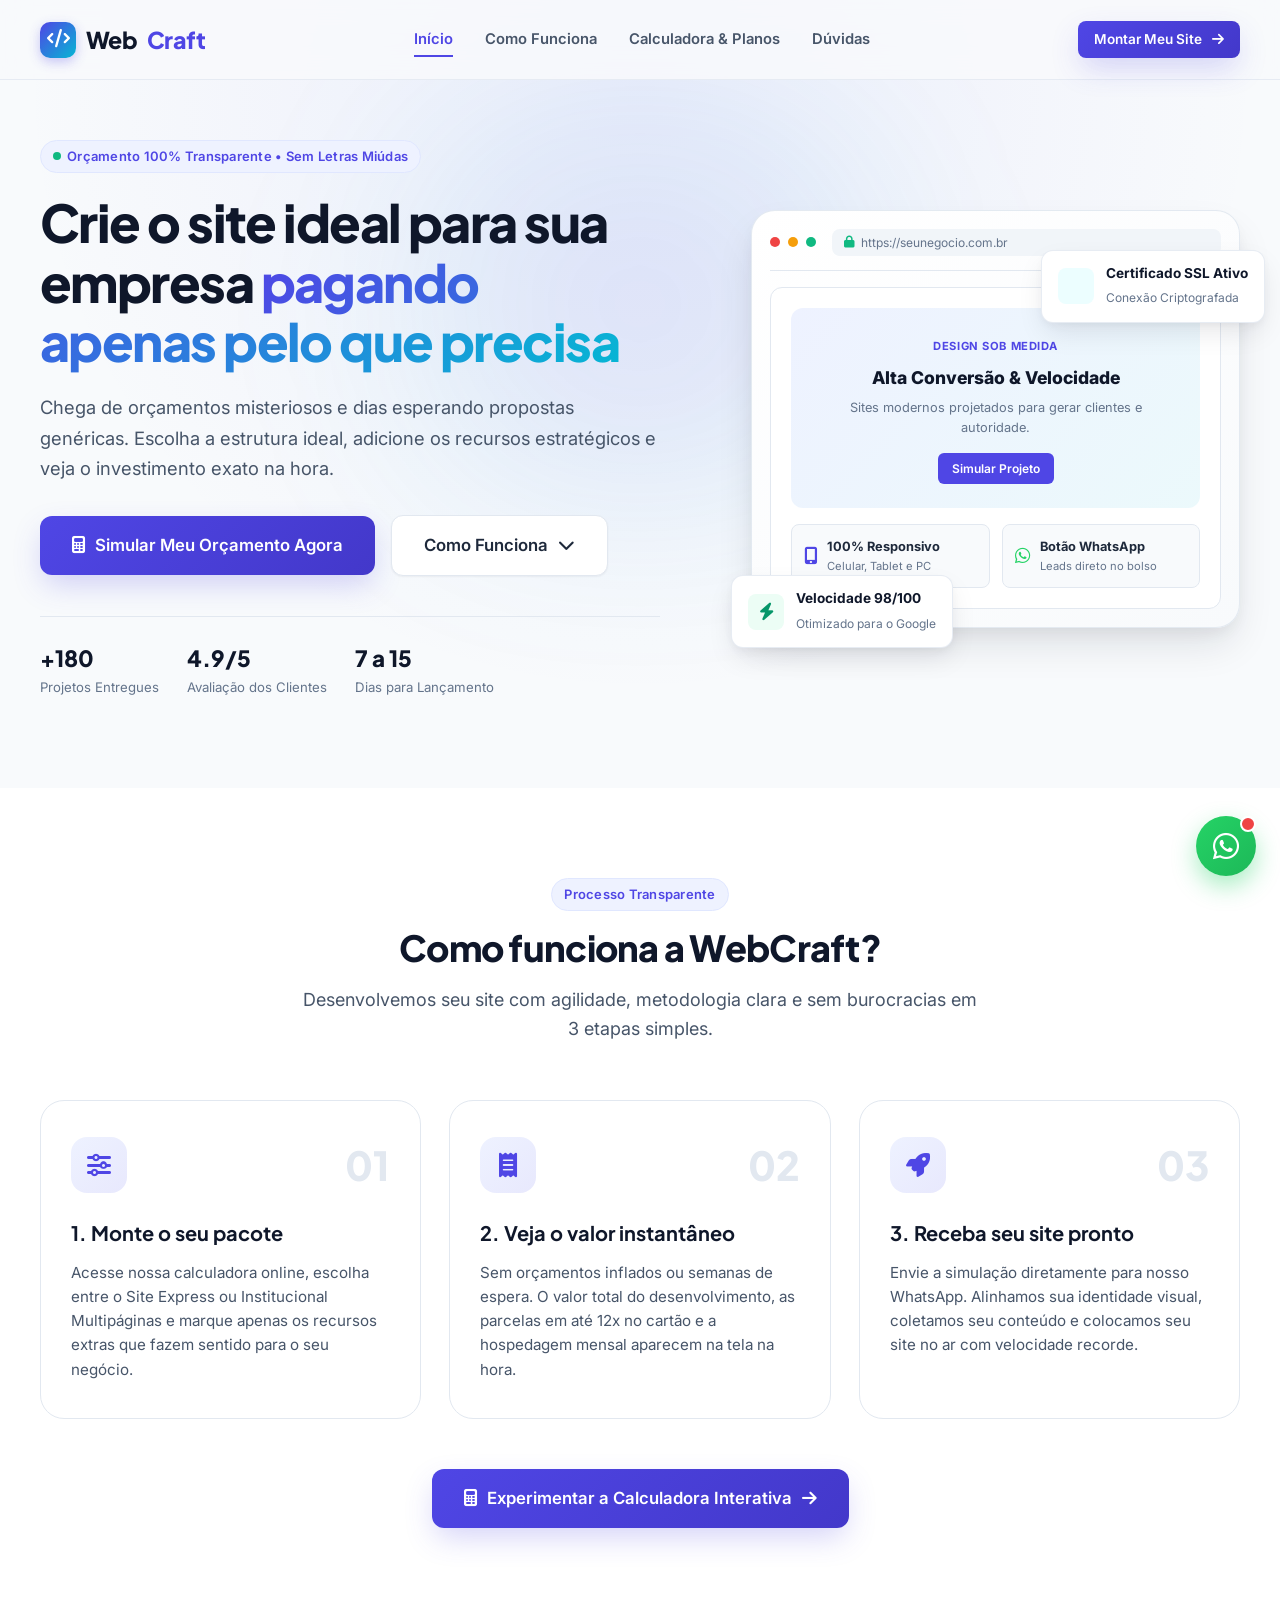
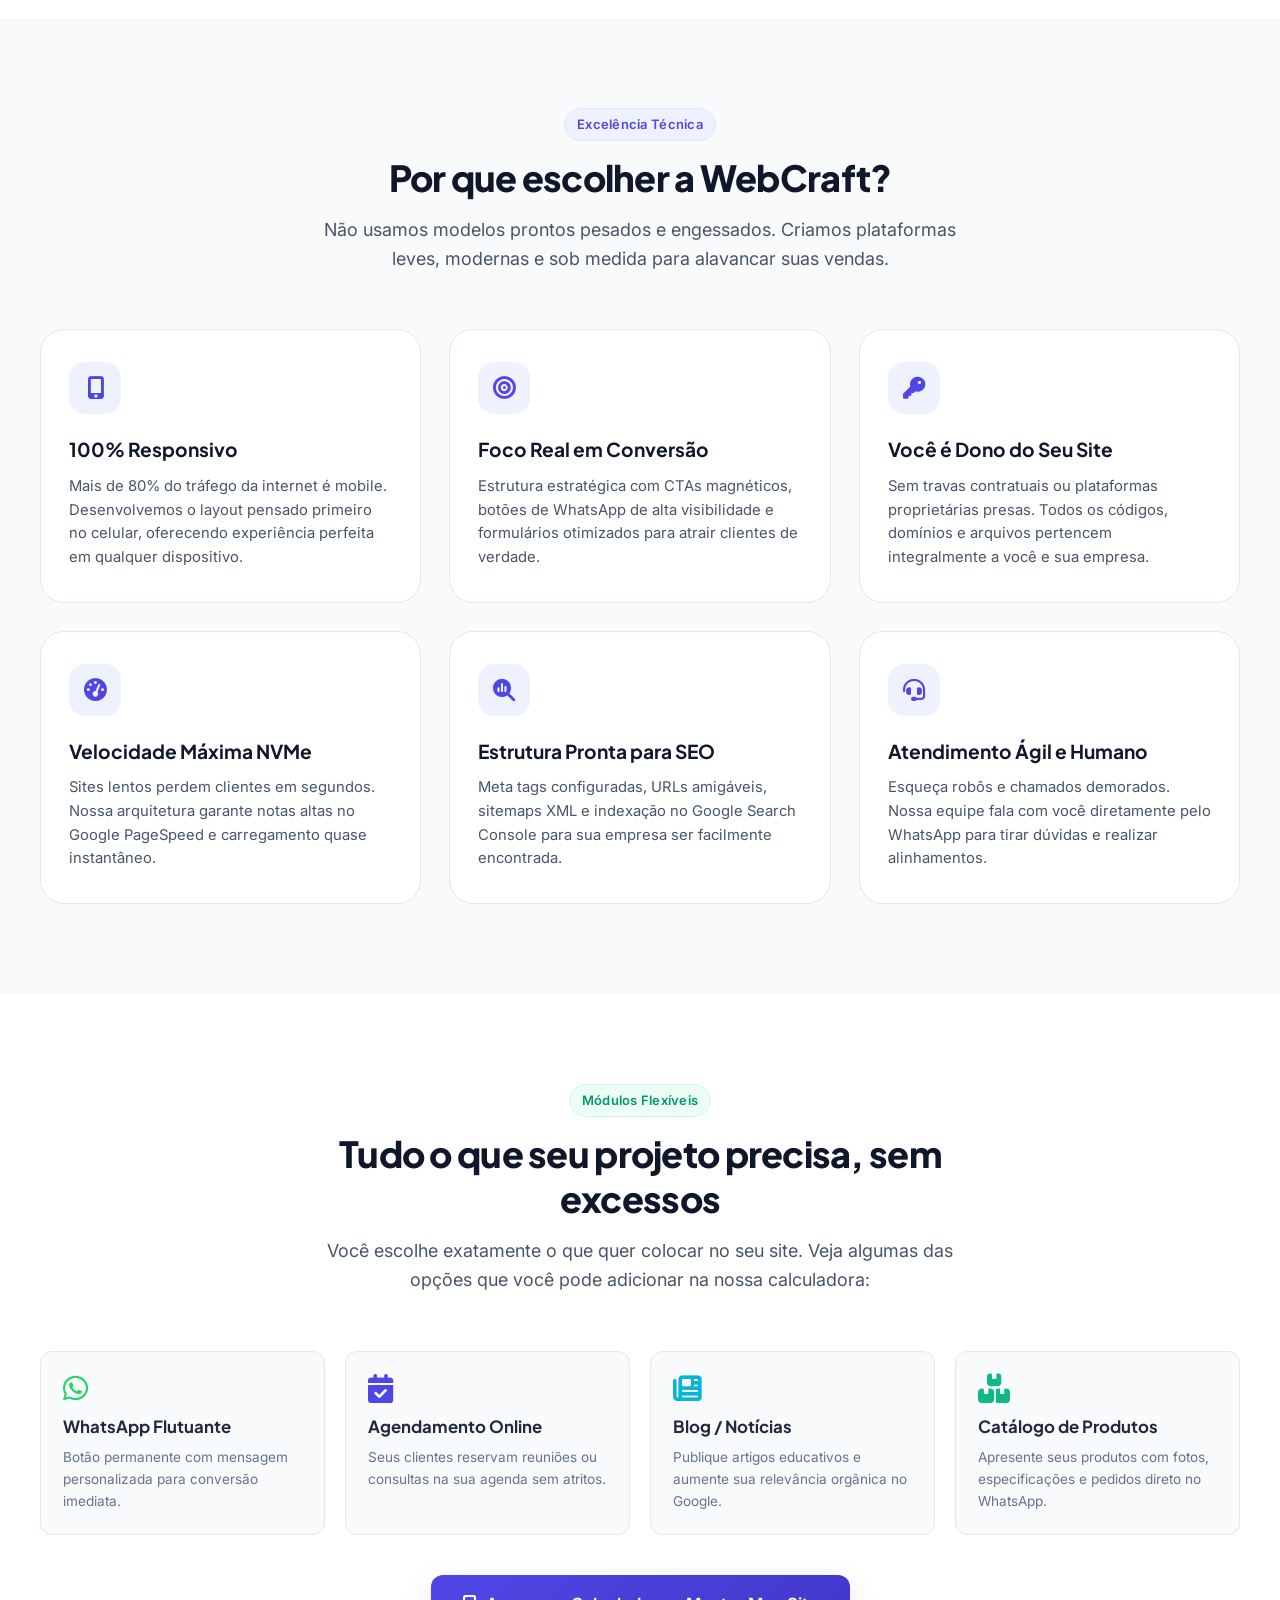
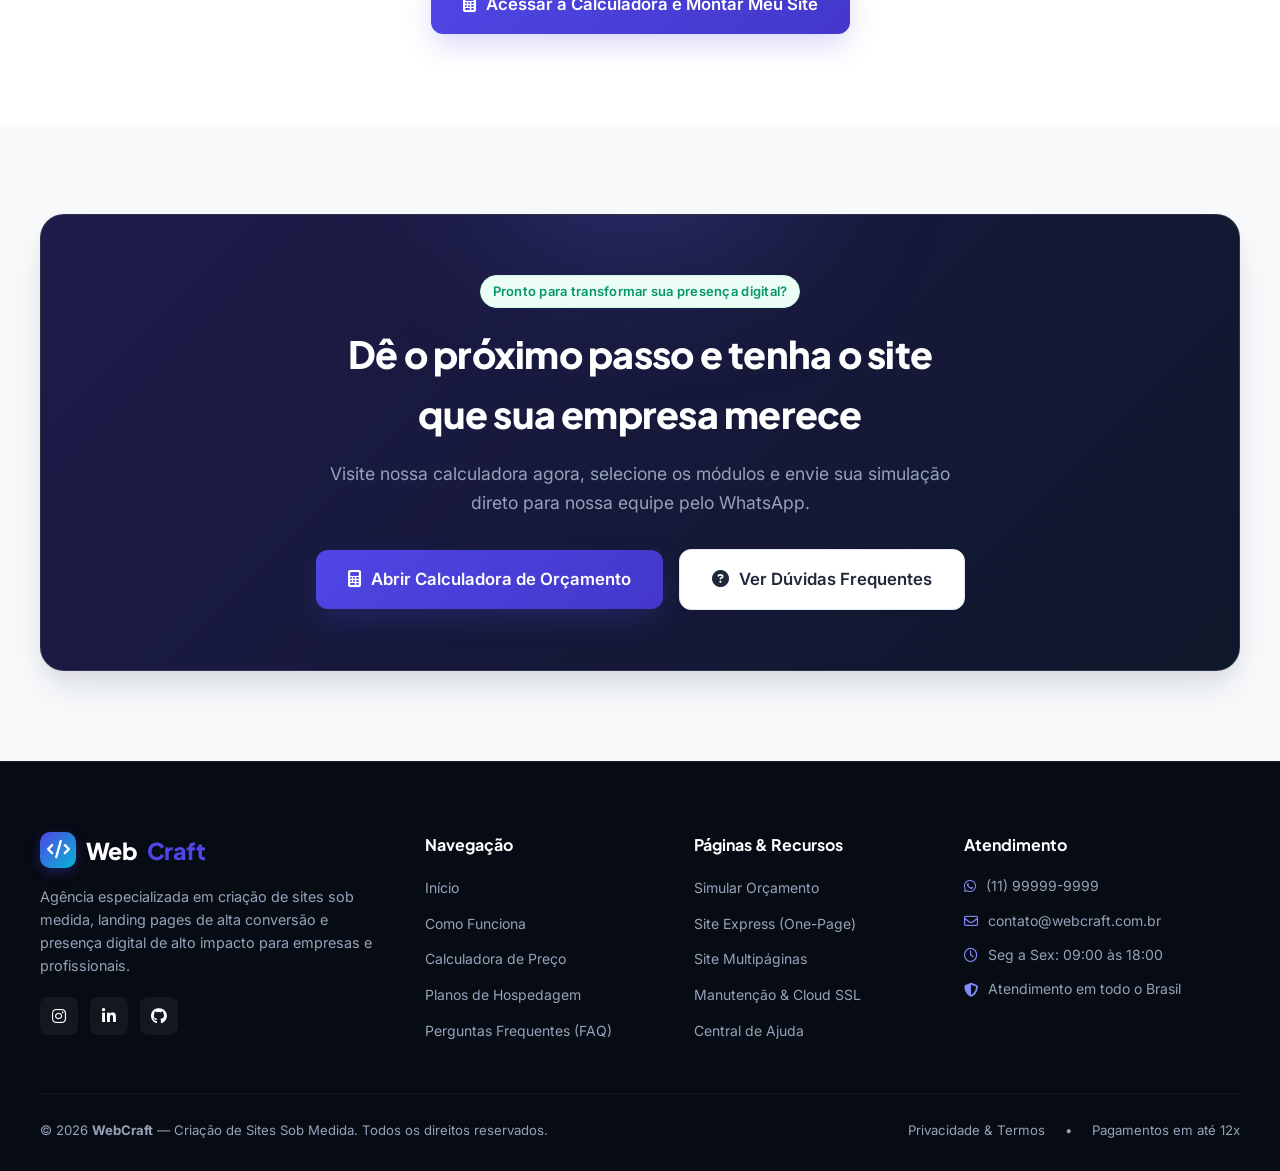
==== index.html @ f2e83d06 "atualizaçao dois" ====
<!DOCTYPE html>
<html lang="pt-BR">
<head>
  <meta charset="UTF-8">
  <meta name="viewport" content="width=device-width, initial-scale=1.0">
  <title>WebCraft — Criação de Sites Sob Medida com Orçamento Instantâneo</title>
  <meta name="description" content="Crie o site ideal para sua empresa pagando apenas pelo que precisa. Desenvolvimento moderno, rápido e de alta conversão.">
  <meta name="keywords" content="criação de sites, desenvolvimento web, sites sob medida, landing page, agência web, site institucional">
  
  <!-- Open Graph / Redes Sociais -->
  <meta property="og:type" content="website">
  <meta property="og:title" content="WebCraft — Criação de Sites Sob Medida">
  <meta property="og:description" content="Crie o site ideal para sua empresa pagando apenas pelo que precisa. Veja como funciona.">
  <meta property="og:image" content="https://images.unsplash.com/photo-1460925895917-afdab827c52f?w=1200&auto=format&fit=crop&q=80">
  <meta name="theme-color" content="#0F172A">

  <!-- Favicon SVG -->
  <link rel="icon" type="image/svg+xml" href="data:image/svg+xml,%3Csvg xmlns='http://www.w3.org/2000/svg' viewBox='0 0 32 32'%3E%3Crect width='32' height='32' rx='8' fill='%234F46E5'/%3E%3Cpath d='M8 11L13 16L8 21M17 21H24' stroke='white' stroke-width='2.5' stroke-linecap='round' stroke-linejoin='round'/%3E%3C/svg%3E">

  <!-- Google Fonts: Plus Jakarta Sans & Inter -->
  <link rel="preconnect" href="https://fonts.googleapis.com">
  <link rel="preconnect" href="https://fonts.gstatic.com" crossorigin>
  <link href="https://fonts.googleapis.com/css2?family=Inter:wght@400;500;600;700&family=Plus+Jakarta+Sans:wght@600;700;800&display=swap" rel="stylesheet">

  <!-- Font Awesome 6 Icons -->
  <link rel="stylesheet" href="https://cdnjs.cloudflare.com/ajax/libs/font-awesome/6.5.1/css/all.min.css" integrity="sha512-DTOQO9RWCH3ppGqcWaEA1BIZOC6xxalwEsw9c2QQeAIftl+Vegovlnee1c9QX4TctnWMn13TZye+giMm8e2LwA==" crossorigin="anonymous" referrerpolicy="no-referrer" />

  <!-- Estilos Customizados -->
  <link rel="stylesheet" href="styles.css">
</head>
<body>

  <!-- ========================================================================
       1. HEADER / NAVEGAÇÃO MULTIPÁGINA
       ======================================================================== -->
  <header class="header">
    <div class="container header-container">
      <a href="index.html" class="logo">
        <div class="logo-icon">
          <i class="fa-solid fa-code"></i>
        </div>
        Web<span>Craft</span>
      </a>

      <!-- Menu Desktop -->
      <nav class="nav-desktop">
        <a href="index.html" class="nav-link active">Início</a>
        <a href="index.html#como-funciona" class="nav-link">Como Funciona</a>
        <a href="calculadora.html" class="nav-link">Calculadora & Planos</a>
        <a href="duvidas.html" class="nav-link">Dúvidas</a>
      </nav>

      <div class="header-cta">
        <a href="calculadora.html" class="btn btn-primary btn-sm">
          <span>Montar Meu Site</span>
          <i class="fa-solid fa-arrow-right"></i>
        </a>

        <!-- Botão Toggle Mobile -->
        <button class="mobile-toggle" aria-label="Abrir menu de navegação">
          <span></span>
          <span></span>
          <span></span>
        </button>
      </div>
    </div>
  </header>

  <!-- Menu Mobile Desdobrável -->
  <div class="nav-mobile">
    <a href="index.html" class="nav-link active">Início</a>
    <a href="index.html#como-funciona" class="nav-link">Como Funciona</a>
    <a href="calculadora.html" class="nav-link">Calculadora & Planos</a>
    <a href="duvidas.html" class="nav-link">Dúvidas Frequentes</a>
    <a href="calculadora.html" class="btn btn-primary btn-block">Montar Meu Site</a>
  </div>

  <!-- ========================================================================
       2. HERO SECTION
       ======================================================================== -->
  <section class="hero" id="hero">
    <div class="hero-bg-glow"></div>
    <div class="container">
      <div class="hero-grid">
        <div class="hero-content">
          <div class="hero-pill">
            <span class="badge badge-indigo badge-pulse">
              Orçamento 100% Transparente • Sem Letras Miúdas
            </span>
          </div>

          <h1 class="hero-title">
            Crie o site ideal para sua empresa <span class="text-gradient">pagando apenas pelo que precisa</span>
          </h1>

          <p class="hero-subtitle">
            Chega de orçamentos misteriosos e dias esperando propostas genéricas. Escolha a estrutura ideal, adicione os recursos estratégicos e veja o investimento exato na hora.
          </p>

          <div class="hero-actions">
            <a href="calculadora.html" class="btn btn-primary btn-lg">
              <i class="fa-solid fa-calculator"></i>
              <span>Simular Meu Orçamento Agora</span>
            </a>
            <a href="#como-funciona" class="btn btn-secondary btn-lg">
              <span>Como Funciona</span>
              <i class="fa-solid fa-chevron-down"></i>
            </a>
          </div>

          <div class="hero-proof">
            <div class="proof-item">
              <span class="proof-number">+180</span>
              <span class="proof-label">Projetos Entregues</span>
            </div>
            <div class="proof-item">
              <span class="proof-number">4.9/5</span>
              <span class="proof-label">Avaliação dos Clientes</span>
            </div>
            <div class="proof-item">
              <span class="proof-number">7 a 15</span>
              <span class="proof-label">Dias para Lançamento</span>
            </div>
          </div>
        </div>

        <!-- Visual / Preview Mockup -->
        <div class="hero-visual">
          <div class="hero-card-preview">
            <div class="browser-bar">
              <span class="browser-dot red"></span>
              <span class="browser-dot yellow"></span>
              <span class="browser-dot green"></span>
              <div class="browser-url">
                <i class="fa-solid fa-lock" style="color: #10B981;"></i>
                <span>https://seunegocio.com.br</span>
              </div>
            </div>

            <div class="mockup-body">
              <div class="mockup-hero-box">
                <span class="mockup-tag">Design Sob Medida</span>
                <div class="mockup-headline">Alta Conversão & Velocidade</div>
                <div class="mockup-text">Sites modernos projetados para gerar clientes e autoridade.</div>
                <a href="calculadora.html" class="mockup-btn">Simular Projeto</a>
              </div>

              <div class="mockup-widgets">
                <div class="mockup-widget-item">
                  <i class="fa-solid fa-mobile-screen-button"></i>
                  <div>
                    <div class="mockup-widget-title">100% Responsivo</div>
                    <div class="mockup-widget-sub">Celular, Tablet e PC</div>
                  </div>
                </div>
                <div class="mockup-widget-item">
                  <i class="fa-brands fa-whatsapp" style="color: #25D366;"></i>
                  <div>
                    <div class="mockup-widget-title">Botão WhatsApp</div>
                    <div class="mockup-widget-sub">Leads direto no bolso</div>
                  </div>
                </div>
              </div>
            </div>
          </div>

          <!-- Badges Flutuantes -->
          <div class="floating-badge badge-1">
            <div class="floating-badge-icon green">
              <i class="fa-solid fa-bolt"></i>
            </div>
            <div class="floating-badge-text">
              <strong>Velocidade 98/100</strong>
              <span>Otimizado para o Google</span>
            </div>
          </div>

          <div class="floating-badge badge-2">
            <div class="floating-badge-icon cyan">
              <i class="fa-solid fa-shield-check"></i>
            </div>
            <div class="floating-badge-text">
              <strong>Certificado SSL Ativo</strong>
              <span>Conexão Criptografada</span>
            </div>
          </div>
        </div>
      </div>
    </div>
  </section>

  <!-- ========================================================================
       3. SEÇÃO "COMO FUNCIONA"
       ======================================================================== -->
  <section class="section section-alt" id="como-funciona">
    <div class="container">
      <div class="section-header">
        <div class="section-tag">
          <span class="badge badge-indigo">Processo Transparente</span>
        </div>
        <h2>Como funciona a WebCraft?</h2>
        <p>Desenvolvemos seu site com agilidade, metodologia clara e sem burocracias em 3 etapas simples.</p>
      </div>

      <div class="how-it-works-grid">
        <!-- Passo 1 -->
        <div class="step-card">
          <div class="step-card-header">
            <div class="step-icon-box">
              <i class="fa-solid fa-sliders"></i>
            </div>
            <span class="step-number">01</span>
          </div>
          <h3>1. Monte o seu pacote</h3>
          <p>
            Acesse nossa calculadora online, escolha entre o Site Express ou Institucional Multipáginas e marque apenas os recursos extras que fazem sentido para o seu negócio.
          </p>
        </div>

        <!-- Passo 2 -->
        <div class="step-card">
          <div class="step-card-header">
            <div class="step-icon-box">
              <i class="fa-solid fa-receipt"></i>
            </div>
            <span class="step-number">02</span>
          </div>
          <h3>2. Veja o valor instantâneo</h3>
          <p>
            Sem orçamentos inflados ou semanas de espera. O valor total do desenvolvimento, as parcelas em até 12x no cartão e a hospedagem mensal aparecem na tela na hora.
          </p>
        </div>

        <!-- Passo 3 -->
        <div class="step-card">
          <div class="step-card-header">
            <div class="step-icon-box">
              <i class="fa-solid fa-rocket"></i>
            </div>
            <span class="step-number">03</span>
          </div>
          <h3>3. Receba seu site pronto</h3>
          <p>
            Envie a simulação diretamente para nosso WhatsApp. Alinhamos sua identidade visual, coletamos seu conteúdo e colocamos seu site no ar com velocidade recorde.
          </p>
        </div>
      </div>

      <!-- Card de Destaque / Chamada para Ação Intermediária -->
      <div style="margin-top: 50px; text-align: center;">
        <a href="calculadora.html" class="btn btn-primary btn-lg">
          <i class="fa-solid fa-calculator"></i>
          <span>Experimentar a Calculadora Interativa</span>
          <i class="fa-solid fa-arrow-right"></i>
        </a>
      </div>
    </div>
  </section>

  <!-- ========================================================================
       4. SEÇÃO DE DIFERENCIAIS WEBCRAFT
       ======================================================================== -->
  <section class="section" id="diferenciais">
    <div class="container">
      <div class="section-header">
        <div class="section-tag">
          <span class="badge badge-indigo">Excelência Técnica</span>
        </div>
        <h2>Por que escolher a WebCraft?</h2>
        <p>Não usamos modelos prontos pesados e engessados. Criamos plataformas leves, modernas e sob medida para alavancar suas vendas.</p>
      </div>

      <div class="differentials-grid">
        <div class="diff-card">
          <div class="diff-icon">
            <i class="fa-solid fa-mobile-screen-button"></i>
          </div>
          <h3>100% Responsivo</h3>
          <p>Mais de 80% do tráfego da internet é mobile. Desenvolvemos o layout pensado primeiro no celular, oferecendo experiência perfeita em qualquer dispositivo.</p>
        </div>

        <div class="diff-card">
          <div class="diff-icon">
            <i class="fa-solid fa-bullseye"></i>
          </div>
          <h3>Foco Real em Conversão</h3>
          <p>Estrutura estratégica com CTAs magnéticos, botões de WhatsApp de alta visibilidade e formulários otimizados para atrair clientes de verdade.</p>
        </div>

        <div class="diff-card">
          <div class="diff-icon">
            <i class="fa-solid fa-key"></i>
          </div>
          <h3>Você é Dono do Seu Site</h3>
          <p>Sem travas contratuais ou plataformas proprietárias presas. Todos os códigos, domínios e arquivos pertencem integralmente a você e sua empresa.</p>
        </div>

        <div class="diff-card">
          <div class="diff-icon">
            <i class="fa-solid fa-gauge-high"></i>
          </div>
          <h3>Velocidade Máxima NVMe</h3>
          <p>Sites lentos perdem clientes em segundos. Nossa arquitetura garante notas altas no Google PageSpeed e carregamento quase instantâneo.</p>
        </div>

        <div class="diff-card">
          <div class="diff-icon">
            <i class="fa-solid fa-magnifying-glass-chart"></i>
          </div>
          <h3>Estrutura Pronta para SEO</h3>
          <p>Meta tags configuradas, URLs amigáveis, sitemaps XML e indexação no Google Search Console para sua empresa ser facilmente encontrada.</p>
        </div>

        <div class="diff-card">
          <div class="diff-icon">
            <i class="fa-solid fa-headset"></i>
          </div>
          <h3>Atendimento Ágil e Humano</h3>
          <p>Esqueça robôs e chamados demorados. Nossa equipe fala com você diretamente pelo WhatsApp para tirar dúvidas e realizar alinhamentos.</p>
        </div>
      </div>
    </div>
  </section>

  <!-- ========================================================================
       5. VITRINE DE MÓDULOS DISPONÍVEIS
       ======================================================================== -->
  <section class="section section-alt">
    <div class="container">
      <div class="section-header">
        <div class="section-tag">
          <span class="badge badge-emerald">Módulos Flexíveis</span>
        </div>
        <h2>Tudo o que seu projeto precisa, sem excessos</h2>
        <p>Você escolhe exatamente o que quer colocar no seu site. Veja algumas das opções que você pode adicionar na nossa calculadora:</p>
      </div>

      <div style="display: grid; grid-template-columns: repeat(auto-fit, minmax(260px, 1fr)); gap: 20px;">
        <div style="background: #F8FAFC; border: 1px solid #E2E8F0; border-radius: 12px; padding: 22px;">
          <i class="fa-brands fa-whatsapp" style="font-size: 1.8rem; color: #25D366; margin-bottom: 12px;"></i>
          <h4 style="font-family: var(--font-heading); font-size: 1.05rem; margin-bottom: 6px;">WhatsApp Flutuante</h4>
          <p style="font-size: 0.85rem; color: #64748B;">Botão permanente com mensagem personalizada para conversão imediata.</p>
        </div>

        <div style="background: #F8FAFC; border: 1px solid #E2E8F0; border-radius: 12px; padding: 22px;">
          <i class="fa-solid fa-calendar-check" style="font-size: 1.8rem; color: #4F46E5; margin-bottom: 12px;"></i>
          <h4 style="font-family: var(--font-heading); font-size: 1.05rem; margin-bottom: 6px;">Agendamento Online</h4>
          <p style="font-size: 0.85rem; color: #64748B;">Seus clientes reservam reuniões ou consultas na sua agenda sem atritos.</p>
        </div>

        <div style="background: #F8FAFC; border: 1px solid #E2E8F0; border-radius: 12px; padding: 22px;">
          <i class="fa-solid fa-newspaper" style="font-size: 1.8rem; color: #06B6D4; margin-bottom: 12px;"></i>
          <h4 style="font-family: var(--font-heading); font-size: 1.05rem; margin-bottom: 6px;">Blog / Notícias</h4>
          <p style="font-size: 0.85rem; color: #64748B;">Publique artigos educativos e aumente sua relevância orgânica no Google.</p>
        </div>

        <div style="background: #F8FAFC; border: 1px solid #E2E8F0; border-radius: 12px; padding: 22px;">
          <i class="fa-solid fa-boxes-stacked" style="font-size: 1.8rem; color: #10B981; margin-bottom: 12px;"></i>
          <h4 style="font-family: var(--font-heading); font-size: 1.05rem; margin-bottom: 6px;">Catálogo de Produtos</h4>
          <p style="font-size: 0.85rem; color: #64748B;">Apresente seus produtos com fotos, especificações e pedidos direto no WhatsApp.</p>
        </div>
      </div>

      <div style="margin-top: 40px; text-align: center;">
        <a href="calculadora.html" class="btn btn-primary btn-lg">
          <i class="fa-solid fa-calculator"></i>
          <span>Acessar a Calculadora e Montar Meu Site</span>
        </a>
      </div>
    </div>
  </section>

  <!-- ========================================================================
       6. CTA FINAL BANNER
       ======================================================================== -->
  <section class="section">
    <div class="container">
      <div class="final-cta-box">
        <div class="final-cta-content">
          <span class="badge badge-emerald" style="margin-bottom: 16px;">Pronto para transformar sua presença digital?</span>
          <h2>Dê o próximo passo e tenha o site que sua empresa merece</h2>
          <p>Visite nossa calculadora agora, selecione os módulos e envie sua simulação direto para nossa equipe pelo WhatsApp.</p>
          <div class="final-cta-buttons">
            <a href="calculadora.html" class="btn btn-primary btn-lg">
              <i class="fa-solid fa-calculator"></i>
              <span>Abrir Calculadora de Orçamento</span>
            </a>
            <a href="duvidas.html" class="btn btn-secondary btn-lg">
              <i class="fa-solid fa-circle-question"></i>
              <span>Ver Dúvidas Frequentes</span>
            </a>
          </div>
        </div>
      </div>
    </div>
  </section>

  <!-- ========================================================================
       7. RODAPÉ (FOOTER)
       ======================================================================== -->
  <footer class="footer">
    <div class="container">
      <div class="footer-grid">
        <!-- Coluna Marca -->
        <div class="footer-col-brand">
          <a href="index.html" class="logo">
            <div class="logo-icon">
              <i class="fa-solid fa-code"></i>
            </div>
            Web<span>Craft</span>
          </a>
          <p>
            Agência especializada em criação de sites sob medida, landing pages de alta conversão e presença digital de alto impacto para empresas e profissionais.
          </p>
          <div class="footer-social-links">
            <a href="#" class="social-link-btn" aria-label="Instagram"><i class="fa-brands fa-instagram"></i></a>
            <a href="#" class="social-link-btn" aria-label="LinkedIn"><i class="fa-brands fa-linkedin-in"></i></a>
            <a href="#" class="social-link-btn" aria-label="GitHub"><i class="fa-brands fa-github"></i></a>
          </div>
        </div>

        <!-- Coluna Links Rápidos -->
        <div>
          <h4 class="footer-heading">Navegação</h4>
          <ul class="footer-links">
            <li><a href="index.html">Início</a></li>
            <li><a href="index.html#como-funciona">Como Funciona</a></li>
            <li><a href="calculadora.html">Calculadora de Preço</a></li>
            <li><a href="calculadora.html#planos">Planos de Hospedagem</a></li>
            <li><a href="duvidas.html">Perguntas Frequentes (FAQ)</a></li>
          </ul>
        </div>

        <!-- Coluna Serviços -->
        <div>
          <h4 class="footer-heading">Páginas & Recursos</h4>
          <ul class="footer-links">
            <li><a href="calculadora.html">Simular Orçamento</a></li>
            <li><a href="calculadora.html">Site Express (One-Page)</a></li>
            <li><a href="calculadora.html">Site Multipáginas</a></li>
            <li><a href="calculadora.html#planos">Manutenção & Cloud SSL</a></li>
            <li><a href="duvidas.html">Central de Ajuda</a></li>
          </ul>
        </div>

        <!-- Coluna Contato & Atendimento -->
        <div>
          <h4 class="footer-heading">Atendimento</h4>
          <div class="footer-contact-info">
            <div class="contact-info-row">
              <i class="fa-brands fa-whatsapp"></i>
              <span>(11) 99999-9999</span>
            </div>
            <div class="contact-info-row">
              <i class="fa-regular fa-envelope"></i>
              <span>contato@webcraft.com.br</span>
            </div>
            <div class="contact-info-row">
              <i class="fa-regular fa-clock"></i>
              <span>Seg a Sex: 09:00 às 18:00</span>
            </div>
            <div class="contact-info-row">
              <i class="fa-solid fa-shield-halved"></i>
              <span>Atendimento em todo o Brasil</span>
            </div>
          </div>
        </div>
      </div>

      <!-- Rodapé Inferior -->
      <div class="footer-bottom">
        <div>
          &copy; 2026 <strong>WebCraft</strong> — Criação de Sites Sob Medida. Todos os direitos reservados.
        </div>
        <div class="footer-bottom-links">
          <span>Privacidade & Termos</span>
          <span>•</span>
          <span>Pagamentos em até 12x</span>
        </div>
      </div>
    </div>
  </footer>

  <!-- ========================================================================
       8. BOTÃO FLUTUANTE DO WHATSAPP & TOAST
       ======================================================================== -->
  <a href="https://wa.me/5511999999999" target="_blank" class="floating-whatsapp-btn" aria-label="Fale conosco no WhatsApp" title="Falar no WhatsApp">
    <i class="fa-brands fa-whatsapp"></i>
    <span class="floating-whatsapp-badge"></span>
  </a>

  <div id="toast-container" class="toast-container"></div>

  <!-- Scripts -->
  <script src="app.js"></script>
</body>
</html>
---- styles.css ----
/* ==========================================================================
   WebCraft - Estilos Oficiais (SaaS Moderno & Alta Conversão)
   ========================================================================== */

/* --------------------------------------------------------------------------
   1. Variáveis e Design Tokens
   -------------------------------------------------------------------------- */
:root {
  /* Cores da Marca */
  --primary-950: #070B14;
  --primary-900: #0F172A;
  --primary-800: #1E293B;
  --primary-700: #334155;
  --primary-600: #475569;
  --primary-500: #64748B;
  --primary-400: #94A3B8;
  --primary-200: #E2E8F0;
  --primary-100: #F1F5F9;
  --primary-50:  #F8FAFC;

  /* Indigo Tech (Acento Principal) */
  --indigo-900: #1E1B4B;
  --indigo-800: #2E1065;
  --indigo-700: #4338CA;
  --indigo-600: #4F46E5;
  --indigo-500: #6366F1;
  --indigo-400: #818CF8;
  --indigo-100: #E0E7FF;
  --indigo-50:  #EEF2FF;

  /* Verde & Ciano (Conversão & Destaques de Preço) */
  --emerald-600: #059669;
  --emerald-500: #10B981;
  --emerald-400: #34D399;
  --emerald-100: #D1FAE5;
  --emerald-50:  #ECFDF5;

  --cyan-600: #0891B2;
  --cyan-500: #06B6D4;
  --cyan-400: #22D3EE;
  --cyan-50:  #ECFEFF;

  /* WhatsApp Oficial */
  --whatsapp-color: #25D366;
  --whatsapp-hover: #1EBE5D;

  /* Cores de Superfície e Fundo */
  --bg-body: #F8FAFC;
  --bg-surface: #FFFFFF;
  --bg-surface-alt: #F1F5F9;
  --border-light: #E2E8F0;
  --border-focus: #6366F1;

  /* Tipografia */
  --font-heading: 'Plus Jakarta Sans', system-ui, -apple-system, BlinkMacSystemFont, 'Segoe UI', Roboto, sans-serif;
  --font-body: 'Inter', system-ui, -apple-system, BlinkMacSystemFont, 'Segoe UI', Roboto, sans-serif;
  --font-mono: 'JetBrains Mono', 'Fira Code', monospace;

  /* Sombras */
  --shadow-xs: 0 1px 2px 0 rgba(15, 23, 42, 0.05);
  --shadow-sm: 0 2px 4px 0 rgba(15, 23, 42, 0.06);
  --shadow-md: 0 6px 16px -2px rgba(15, 23, 42, 0.08), 0 2px 6px -1px rgba(15, 23, 42, 0.04);
  --shadow-lg: 0 12px 28px -4px rgba(15, 23, 42, 0.10), 0 4px 10px -2px rgba(15, 23, 42, 0.05);
  --shadow-xl: 0 20px 40px -6px rgba(15, 23, 42, 0.12), 0 8px 16px -4px rgba(15, 23, 42, 0.06);
  --shadow-indigo: 0 12px 30px -4px rgba(79, 70, 229, 0.25);
  --shadow-whatsapp: 0 10px 25px -3px rgba(37, 211, 102, 0.35);

  /* Bordas Arredondadas */
  --radius-sm: 8px;
  --radius-md: 12px;
  --radius-lg: 16px;
  --radius-xl: 24px;
  --radius-full: 9999px;

  /* Transições */
  --transition-fast: 150ms cubic-bezier(0.4, 0, 0.2, 1);
  --transition-normal: 250ms cubic-bezier(0.4, 0, 0.2, 1);
  --transition-slow: 400ms cubic-bezier(0.4, 0, 0.2, 1);
}

/* --------------------------------------------------------------------------
   2. Reset & Estilos Base
   -------------------------------------------------------------------------- */
*, *::before, *::after {
  box-sizing: border-box;
  margin: 0;
  padding: 0;
}

html {
  scroll-behavior: smooth;
  scroll-padding-top: 90px;
  -webkit-font-smoothing: antialiased;
  -moz-osx-font-smoothing: grayscale;
}

body {
  font-family: var(--font-body);
  background-color: var(--bg-body);
  color: var(--primary-800);
  line-height: 1.6;
  overflow-x: hidden;
  position: relative;
}

img, svg {
  display: block;
  max-width: 100%;
}

a {
  color: inherit;
  text-decoration: none;
  transition: color var(--transition-fast);
}

button, input {
  font-family: inherit;
  font-size: inherit;
  border: none;
  outline: none;
  background: none;
}

button {
  cursor: pointer;
}

ul {
  list-style: none;
}

/* --------------------------------------------------------------------------
   3. Utilitários e Layout
   -------------------------------------------------------------------------- */
.container {
  width: 100%;
  max-width: 1240px;
  margin-left: auto;
  margin-right: auto;
  padding-left: 20px;
  padding-right: 20px;
}

.section {
  padding: 90px 0;
  position: relative;
}

.section-dark {
  background-color: var(--primary-900);
  color: #FFFFFF;
}

.section-alt {
  background-color: #FFFFFF;
}

.text-gradient {
  background: linear-gradient(135deg, var(--indigo-600) 0%, var(--cyan-500) 100%);
  -webkit-background-clip: text;
  -webkit-text-fill-color: transparent;
}

.text-gradient-light {
  background: linear-gradient(135deg, #FFFFFF 30%, var(--indigo-400) 100%);
  -webkit-background-clip: text;
  -webkit-text-fill-color: transparent;
}

.badge {
  display: inline-flex;
  align-items: center;
  gap: 6px;
  padding: 5px 12px;
  font-size: 0.8125rem;
  font-weight: 600;
  border-radius: var(--radius-full);
  letter-spacing: 0.02em;
}

.badge-indigo {
  background-color: var(--indigo-50);
  color: var(--indigo-600);
  border: 1px solid var(--indigo-100);
}

.badge-emerald {
  background-color: var(--emerald-50);
  color: var(--emerald-600);
  border: 1px solid var(--emerald-100);
}

.badge-cyan {
  background-color: var(--cyan-50);
  color: var(--cyan-600);
  border: 1px solid rgba(6, 182, 212, 0.2);
}

.badge-pulse {
  position: relative;
}

.badge-pulse::before {
  content: '';
  display: inline-block;
  width: 8px;
  height: 8px;
  background-color: var(--emerald-500);
  border-radius: 50%;
  box-shadow: 0 0 0 0 rgba(16, 185, 129, 0.7);
  animation: pulse-green 2s infinite;
}

@keyframes pulse-green {
  0% { box-shadow: 0 0 0 0 rgba(16, 185, 129, 0.7); }
  70% { box-shadow: 0 0 0 8px rgba(16, 185, 129, 0); }
  100% { box-shadow: 0 0 0 0 rgba(16, 185, 129, 0); }
}

.section-header {
  text-align: center;
  max-width: 680px;
  margin: 0 auto 56px auto;
}

.section-header .section-tag {
  margin-bottom: 14px;
}

.section-header h2 {
  font-family: var(--font-heading);
  font-size: 2.25rem;
  font-weight: 800;
  line-height: 1.25;
  color: var(--primary-900);
  margin-bottom: 16px;
  letter-spacing: -0.02em;
}

.section-dark .section-header h2 {
  color: #FFFFFF;
}

.section-header p {
  font-size: 1.125rem;
  color: var(--primary-600);
  line-height: 1.6;
}

.section-dark .section-header p {
  color: var(--primary-400);
}

/* --------------------------------------------------------------------------
   4. Botões e CTAs
   -------------------------------------------------------------------------- */
.btn {
  display: inline-flex;
  align-items: center;
  justify-content: center;
  gap: 10px;
  padding: 13px 26px;
  font-size: 0.95rem;
  font-weight: 600;
  border-radius: var(--radius-md);
  transition: all var(--transition-normal);
  text-align: center;
  user-select: none;
}

.btn-primary {
  background: linear-gradient(135deg, var(--indigo-600) 0%, var(--indigo-700) 100%);
  color: #FFFFFF;
  box-shadow: var(--shadow-indigo);
}

.btn-primary:hover {
  background: linear-gradient(135deg, var(--indigo-500) 0%, var(--indigo-600) 100%);
  transform: translateY(-2px);
  box-shadow: 0 16px 32px -4px rgba(79, 70, 229, 0.35);
}

.btn-secondary {
  background-color: var(--bg-surface);
  color: var(--primary-800);
  border: 1px solid var(--border-light);
  box-shadow: var(--shadow-xs);
}

.btn-secondary:hover {
  background-color: var(--primary-100);
  border-color: var(--primary-400);
  transform: translateY(-2px);
}

.btn-whatsapp {
  background: linear-gradient(135deg, var(--whatsapp-color) 0%, #1da851 100%);
  color: #FFFFFF;
  font-weight: 700;
  box-shadow: var(--shadow-whatsapp);
}

.btn-whatsapp:hover {
  background: linear-gradient(135deg, #2ee06e 0%, var(--whatsapp-color) 100%);
  transform: translateY(-2px);
  box-shadow: 0 14px 28px -2px rgba(37, 211, 102, 0.45);
}

.btn-sm {
  padding: 8px 16px;
  font-size: 0.85rem;
  border-radius: var(--radius-sm);
}

.btn-lg {
  padding: 16px 32px;
  font-size: 1.05rem;
  border-radius: var(--radius-md);
}

.btn-block {
  width: 100%;
}

/* --------------------------------------------------------------------------
   5. Header & Navegação
   -------------------------------------------------------------------------- */
.header {
  position: fixed;
  top: 0;
  left: 0;
  right: 0;
  z-index: 1000;
  height: 80px;
  display: flex;
  align-items: center;
  background-color: rgba(248, 250, 252, 0.85);
  backdrop-filter: blur(14px);
  -webkit-backdrop-filter: blur(14px);
  border-bottom: 1px solid rgba(226, 232, 240, 0.8);
  transition: all var(--transition-normal);
}

.header.scrolled {
  background-color: rgba(255, 255, 255, 0.95);
  box-shadow: var(--shadow-sm);
  height: 72px;
}

.header-container {
  display: flex;
  align-items: center;
  justify-content: space-between;
}

.logo {
  display: flex;
  align-items: center;
  gap: 10px;
  font-family: var(--font-heading);
  font-size: 1.45rem;
  font-weight: 800;
  color: var(--primary-900);
  letter-spacing: -0.03em;
}

.logo-icon {
  width: 36px;
  height: 36px;
  background: linear-gradient(135deg, var(--indigo-600) 0%, var(--cyan-500) 100%);
  border-radius: 10px;
  display: flex;
  align-items: center;
  justify-content: center;
  color: #FFFFFF;
  font-size: 1.15rem;
  box-shadow: 0 4px 12px rgba(79, 70, 229, 0.3);
}

.logo span {
  color: var(--indigo-600);
}

.nav-desktop {
  display: flex;
  align-items: center;
  gap: 32px;
}

.nav-link {
  font-size: 0.925rem;
  font-weight: 600;
  color: var(--primary-600);
  position: relative;
  padding: 6px 0;
}

.nav-link:hover,
.nav-link.active {
  color: var(--indigo-600);
}

.nav-link::after {
  content: '';
  position: absolute;
  bottom: 0;
  left: 0;
  width: 0%;
  height: 2px;
  background-color: var(--indigo-600);
  transition: width var(--transition-fast);
}

.nav-link:hover::after,
.nav-link.active::after {
  width: 100%;
}

.header-cta {
  display: flex;
  align-items: center;
  gap: 16px;
}

/* Mobile Toggle */
.mobile-toggle {
  display: none;
  flex-direction: column;
  justify-content: center;
  gap: 5px;
  width: 38px;
  height: 38px;
  border-radius: var(--radius-sm);
  background-color: var(--primary-100);
  padding: 8px;
  cursor: pointer;
}

.mobile-toggle span {
  width: 100%;
  height: 2px;
  background-color: var(--primary-900);
  border-radius: 2px;
  transition: all var(--transition-fast);
}

.mobile-toggle.active span:nth-child(1) {
  transform: translateY(7px) rotate(45deg);
}

.mobile-toggle.active span:nth-child(2) {
  opacity: 0;
}

.mobile-toggle.active span:nth-child(3) {
  transform: translateY(-7px) rotate(-45deg);
}

.nav-mobile {
  position: fixed;
  top: 72px;
  left: 0;
  right: 0;
  background-color: #FFFFFF;
  padding: 24px;
  border-bottom: 1px solid var(--border-light);
  box-shadow: var(--shadow-lg);
  display: none;
  flex-direction: column;
  gap: 18px;
  z-index: 999;
}

.nav-mobile.show {
  display: flex;
}

.nav-mobile .nav-link {
  font-size: 1.05rem;
  padding: 8px 0;
}

/* --------------------------------------------------------------------------
   6. Hero Section
   -------------------------------------------------------------------------- */
.hero {
  padding-top: 140px;
  padding-bottom: 90px;
  position: relative;
  overflow: hidden;
  background: radial-gradient(circle at 50% 10%, rgba(99, 102, 241, 0.08) 0%, rgba(248, 250, 252, 0) 65%);
}

.hero-bg-glow {
  position: absolute;
  top: 10%;
  left: 50%;
  transform: translateX(-50%);
  width: 750px;
  height: 450px;
  background: radial-gradient(circle, rgba(79, 70, 229, 0.12) 0%, rgba(6, 182, 212, 0.06) 50%, transparent 70%);
  filter: blur(80px);
  pointer-events: none;
  z-index: 0;
}

.hero-grid {
  display: grid;
  grid-template-columns: 1.15fr 0.85fr;
  align-items: center;
  gap: 50px;
  position: relative;
  z-index: 1;
}

.hero-content {
  max-width: 620px;
}

.hero-pill {
  margin-bottom: 20px;
}

.hero-title {
  font-family: var(--font-heading);
  font-size: 3.25rem;
  font-weight: 800;
  line-height: 1.15;
  color: var(--primary-900);
  letter-spacing: -0.03em;
  margin-bottom: 20px;
}

.hero-subtitle {
  font-size: 1.15rem;
  color: var(--primary-600);
  line-height: 1.65;
  margin-bottom: 32px;
}

.hero-actions {
  display: flex;
  align-items: center;
  gap: 16px;
  margin-bottom: 40px;
  flex-wrap: wrap;
}

.hero-proof {
  display: flex;
  align-items: center;
  gap: 28px;
  padding-top: 24px;
  border-top: 1px solid var(--border-light);
}

.proof-item {
  display: flex;
  flex-direction: column;
}

.proof-number {
  font-family: var(--font-heading);
  font-size: 1.4rem;
  font-weight: 800;
  color: var(--primary-900);
}

.proof-label {
  font-size: 0.825rem;
  color: var(--primary-500);
}

/* Hero Visual / Mockup */
.hero-visual {
  position: relative;
}

.hero-card-preview {
  background: linear-gradient(145deg, #FFFFFF 0%, #F8FAFC 100%);
  border-radius: var(--radius-xl);
  border: 1px solid rgba(226, 232, 240, 0.9);
  box-shadow: var(--shadow-xl);
  overflow: hidden;
  position: relative;
  padding: 18px;
}

.browser-bar {
  display: flex;
  align-items: center;
  gap: 8px;
  padding-bottom: 14px;
  border-bottom: 1px solid var(--border-light);
  margin-bottom: 16px;
}

.browser-dot {
  width: 10px;
  height: 10px;
  border-radius: 50%;
}
.browser-dot.red { background-color: #EF4444; }
.browser-dot.yellow { background-color: #F59E0B; }
.browser-dot.green { background-color: #10B981; }

.browser-url {
  background-color: var(--primary-100);
  border-radius: var(--radius-sm);
  padding: 4px 12px;
  font-size: 0.75rem;
  color: var(--primary-500);
  flex: 1;
  margin-left: 8px;
  display: flex;
  align-items: center;
  gap: 6px;
}

.mockup-body {
  background: #FFFFFF;
  border-radius: var(--radius-md);
  padding: 20px;
  border: 1px solid var(--border-light);
}

.mockup-hero-box {
  background: linear-gradient(135deg, var(--indigo-50) 0%, rgba(6, 182, 212, 0.08) 100%);
  border-radius: var(--radius-md);
  padding: 24px;
  text-align: center;
  margin-bottom: 16px;
}

.mockup-tag {
  display: inline-block;
  font-size: 0.7rem;
  font-weight: 700;
  text-transform: uppercase;
  color: var(--indigo-600);
  letter-spacing: 0.05em;
  margin-bottom: 8px;
}

.mockup-headline {
  font-size: 1.1rem;
  font-weight: 800;
  color: var(--primary-900);
  margin-bottom: 6px;
}

.mockup-text {
  font-size: 0.8rem;
  color: var(--primary-500);
  margin-bottom: 14px;
}

.mockup-btn {
  display: inline-block;
  background-color: var(--indigo-600);
  color: #fff;
  font-size: 0.75rem;
  font-weight: 600;
  padding: 6px 14px;
  border-radius: 6px;
}

.mockup-widgets {
  display: grid;
  grid-template-columns: 1fr 1fr;
  gap: 12px;
}

.mockup-widget-item {
  background-color: var(--primary-50);
  border: 1px solid var(--border-light);
  border-radius: var(--radius-sm);
  padding: 12px;
  display: flex;
  align-items: center;
  gap: 10px;
}

.mockup-widget-item i {
  font-size: 1.1rem;
  color: var(--indigo-600);
}

.mockup-widget-title {
  font-size: 0.8rem;
  font-weight: 700;
  color: var(--primary-800);
}

.mockup-widget-sub {
  font-size: 0.7rem;
  color: var(--primary-500);
}

/* Floating Badges on Hero Mockup */
.floating-badge {
  position: absolute;
  background-color: #FFFFFF;
  border-radius: var(--radius-md);
  padding: 12px 16px;
  box-shadow: var(--shadow-lg);
  display: flex;
  align-items: center;
  gap: 12px;
  border: 1px solid rgba(226, 232, 240, 0.8);
  animation: float 4s ease-in-out infinite alternate;
}

.floating-badge.badge-1 {
  bottom: -20px;
  left: -20px;
}

.floating-badge.badge-2 {
  top: 40px;
  right: -25px;
  animation-delay: -2s;
}

.floating-badge-icon {
  width: 36px;
  height: 36px;
  border-radius: 8px;
  display: flex;
  align-items: center;
  justify-content: center;
  font-size: 1.1rem;
}

.floating-badge-icon.green {
  background-color: var(--emerald-50);
  color: var(--emerald-600);
}

.floating-badge-icon.cyan {
  background-color: var(--cyan-50);
  color: var(--cyan-600);
}

.floating-badge-text strong {
  display: block;
  font-size: 0.85rem;
  color: var(--primary-900);
  font-weight: 700;
}

.floating-badge-text span {
  font-size: 0.75rem;
  color: var(--primary-500);
}

@keyframes float {
  0% { transform: translateY(0px); }
  100% { transform: translateY(-8px); }
}

/* --------------------------------------------------------------------------
   7. Seção "Como Funciona"
   -------------------------------------------------------------------------- */
.how-it-works-grid {
  display: grid;
  grid-template-columns: repeat(3, 1fr);
  gap: 28px;
  position: relative;
}

.step-card {
  background-color: var(--bg-surface);
  border: 1px solid var(--border-light);
  border-radius: var(--radius-xl);
  padding: 36px 30px;
  position: relative;
  transition: all var(--transition-normal);
  display: flex;
  flex-direction: column;
}

.step-card:hover {
  transform: translateY(-5px);
  border-color: var(--indigo-400);
  box-shadow: var(--shadow-lg);
}

.step-card-header {
  display: flex;
  align-items: center;
  justify-content: space-between;
  margin-bottom: 24px;
}

.step-icon-box {
  width: 56px;
  height: 56px;
  border-radius: var(--radius-lg);
  background: linear-gradient(135deg, var(--indigo-50) 0%, rgba(99, 102, 241, 0.15) 100%);
  display: flex;
  align-items: center;
  justify-content: center;
  color: var(--indigo-600);
  font-size: 1.5rem;
}

.step-number {
  font-family: var(--font-heading);
  font-size: 2.5rem;
  font-weight: 800;
  color: var(--primary-200);
  line-height: 1;
}

.step-card h3 {
  font-family: var(--font-heading);
  font-size: 1.25rem;
  font-weight: 700;
  color: var(--primary-900);
  margin-bottom: 12px;
}

.step-card p {
  font-size: 0.95rem;
  color: var(--primary-600);
  line-height: 1.6;
}

/* --------------------------------------------------------------------------
   8. Seção da Calculadora Interativa (Principal)
   -------------------------------------------------------------------------- */
.calculator-section {
  background: linear-gradient(180deg, #FFFFFF 0%, var(--bg-body) 100%);
  position: relative;
}

.calc-layout {
  display: grid;
  grid-template-columns: 1fr 410px;
  gap: 36px;
  align-items: start;
}

.calc-options-col {
  display: flex;
  flex-direction: column;
  gap: 36px;
}

.calc-block {
  background-color: var(--bg-surface);
  border: 1px solid var(--border-light);
  border-radius: var(--radius-xl);
  padding: 32px;
  box-shadow: var(--shadow-sm);
}

.calc-block-header {
  display: flex;
  align-items: flex-start;
  justify-content: space-between;
  gap: 16px;
  margin-bottom: 24px;
  padding-bottom: 18px;
  border-bottom: 1px solid var(--border-light);
}

.calc-block-title-group {
  display: flex;
  align-items: center;
  gap: 12px;
}

.calc-step-badge {
  width: 32px;
  height: 32px;
  border-radius: 50%;
  background: var(--indigo-600);
  color: #FFFFFF;
  font-family: var(--font-heading);
  font-size: 0.9rem;
  font-weight: 800;
  display: flex;
  align-items: center;
  justify-content: center;
  flex-shrink: 0;
}

.calc-block-title {
  font-family: var(--font-heading);
  font-size: 1.25rem;
  font-weight: 800;
  color: var(--primary-900);
}

.calc-block-desc {
  font-size: 0.875rem;
  color: var(--primary-500);
  margin-top: 2px;
}

/* Grid de Cards da Estrutura Base */
.base-options-grid {
  display: grid;
  grid-template-columns: 1fr 1fr;
  gap: 18px;
}

.option-card-radio {
  position: relative;
  border: 2px solid var(--border-light);
  border-radius: var(--radius-lg);
  padding: 22px;
  cursor: pointer;
  background-color: #FFFFFF;
  transition: all var(--transition-normal);
  display: flex;
  flex-direction: column;
  justify-content: space-between;
}

.option-card-radio:hover {
  border-color: var(--indigo-400);
  transform: translateY(-2px);
  box-shadow: var(--shadow-md);
}

.option-card-radio.selected {
  border-color: var(--indigo-600);
  background-color: #FBFCFE;
  box-shadow: 0 0 0 4px rgba(79, 70, 229, 0.12), var(--shadow-md);
}

.option-card-radio input[type="radio"] {
  position: absolute;
  opacity: 0;
  pointer-events: none;
}

.option-card-top {
  display: flex;
  align-items: center;
  justify-content: space-between;
  margin-bottom: 12px;
}

.custom-radio-circle {
  width: 22px;
  height: 22px;
  border-radius: 50%;
  border: 2px solid var(--primary-400);
  display: flex;
  align-items: center;
  justify-content: center;
  transition: all var(--transition-fast);
}

.option-card-radio.selected .custom-radio-circle {
  border-color: var(--indigo-600);
}

.custom-radio-circle::after {
  content: '';
  width: 10px;
  height: 10px;
  border-radius: 50%;
  background-color: var(--indigo-600);
  opacity: 0;
  transform: scale(0);
  transition: all var(--transition-fast);
}

.option-card-radio.selected .custom-radio-circle::after {
  opacity: 1;
  transform: scale(1);
}

.option-card-badge {
  font-size: 0.725rem;
  font-weight: 700;
  padding: 3px 8px;
  border-radius: var(--radius-full);
  text-transform: uppercase;
  letter-spacing: 0.04em;
}

.option-card-badge.popular {
  background-color: var(--indigo-100);
  color: var(--indigo-700);
}

.option-card-badge.express {
  background-color: var(--cyan-50);
  color: var(--cyan-600);
}

.option-card-title {
  font-family: var(--font-heading);
  font-size: 1.125rem;
  font-weight: 700;
  color: var(--primary-900);
  margin-bottom: 8px;
}

.option-card-desc {
  font-size: 0.85rem;
  color: var(--primary-600);
  line-height: 1.5;
  margin-bottom: 16px;
  flex: 1;
}

.option-card-price-box {
  display: flex;
  align-items: baseline;
  gap: 4px;
  padding-top: 14px;
  border-top: 1px dashed var(--border-light);
}

.option-card-price-label {
  font-size: 0.8rem;
  color: var(--primary-500);
}

.option-card-price {
  font-family: var(--font-heading);
  font-size: 1.5rem;
  font-weight: 800;
  color: var(--indigo-600);
}

/* Grid de Módulos Adicionais (Checkboxes) */
.modules-grid {
  display: grid;
  grid-template-columns: 1fr 1fr;
  gap: 14px;
}

.module-card {
  position: relative;
  border: 1.5px solid var(--border-light);
  border-radius: var(--radius-lg);
  padding: 16px;
  cursor: pointer;
  background-color: #FFFFFF;
  transition: all var(--transition-fast);
  display: flex;
  align-items: flex-start;
  gap: 14px;
}

.module-card:hover {
  border-color: var(--indigo-400);
  background-color: #FAFCFF;
  transform: translateY(-2px);
  box-shadow: var(--shadow-sm);
}

.module-card.selected {
  border-color: var(--indigo-600);
  background-color: #F8FAFF;
  box-shadow: 0 0 0 3px rgba(79, 70, 229, 0.1);
}

.module-card input[type="checkbox"] {
  position: absolute;
  opacity: 0;
  pointer-events: none;
}

.custom-checkbox {
  width: 22px;
  height: 22px;
  border-radius: 6px;
  border: 2px solid var(--primary-400);
  display: flex;
  align-items: center;
  justify-content: center;
  flex-shrink: 0;
  margin-top: 2px;
  transition: all var(--transition-fast);
  background-color: #FFFFFF;
}

.module-card.selected .custom-checkbox {
  background-color: var(--indigo-600);
  border-color: var(--indigo-600);
  color: #FFFFFF;
}

.custom-checkbox i {
  font-size: 0.75rem;
  opacity: 0;
  transform: scale(0.6);
  transition: all var(--transition-fast);
}

.module-card.selected .custom-checkbox i {
  opacity: 1;
  transform: scale(1);
}

.module-info {
  flex: 1;
}

.module-top {
  display: flex;
  align-items: center;
  justify-content: space-between;
  gap: 8px;
  margin-bottom: 4px;
}

.module-name {
  font-size: 0.925rem;
  font-weight: 700;
  color: var(--primary-900);
}

.module-price-badge {
  font-size: 0.8rem;
  font-weight: 700;
  color: var(--emerald-600);
  background-color: var(--emerald-50);
  padding: 2px 8px;
  border-radius: var(--radius-full);
  white-space: nowrap;
}

.module-desc {
  font-size: 0.785rem;
  color: var(--primary-500);
  line-height: 1.4;
}

/* Modulo especial: Páginas Extras com Seletor */
.module-extra-pages {
  grid-column: 1 / -1;
  background-color: #FBFCFE;
  display: flex;
  align-items: center;
  justify-content: space-between;
  flex-wrap: wrap;
  gap: 16px;
}

.counter-container {
  display: flex;
  align-items: center;
  gap: 12px;
  background-color: #FFFFFF;
  border: 1px solid var(--border-light);
  border-radius: var(--radius-md);
  padding: 4px;
}

.counter-btn {
  width: 34px;
  height: 34px;
  border-radius: var(--radius-sm);
  background-color: var(--primary-100);
  color: var(--primary-800);
  display: flex;
  align-items: center;
  justify-content: center;
  font-weight: 800;
  font-size: 1.1rem;
  transition: all var(--transition-fast);
}

.counter-btn:hover {
  background-color: var(--indigo-600);
  color: #FFFFFF;
}

.counter-value {
  font-family: var(--font-heading);
  font-size: 1rem;
  font-weight: 800;
  color: var(--primary-900);
  min-width: 28px;
  text-align: center;
}

/* Planos de Manutenção (Grid de 3) */
.maintenance-grid {
  display: grid;
  grid-template-columns: repeat(3, 1fr);
  gap: 16px;
}

.maintenance-card {
  position: relative;
  border: 2px solid var(--border-light);
  border-radius: var(--radius-lg);
  padding: 20px 16px;
  cursor: pointer;
  background-color: #FFFFFF;
  transition: all var(--transition-normal);
  display: flex;
  flex-direction: column;
}

.maintenance-card:hover {
  border-color: var(--indigo-400);
  transform: translateY(-2px);
  box-shadow: var(--shadow-sm);
}

.maintenance-card.selected {
  border-color: var(--indigo-600);
  background-color: #FBFCFE;
  box-shadow: 0 0 0 4px rgba(79, 70, 229, 0.12), var(--shadow-md);
}

.maintenance-card input[type="radio"] {
  position: absolute;
  opacity: 0;
  pointer-events: none;
}

.maintenance-header {
  display: flex;
  align-items: center;
  justify-content: space-between;
  margin-bottom: 12px;
}

.maintenance-badge {
  font-size: 0.685rem;
  font-weight: 700;
  text-transform: uppercase;
  padding: 2px 8px;
  border-radius: var(--radius-full);
}

.maintenance-badge.pro {
  background: linear-gradient(135deg, var(--indigo-600) 0%, var(--cyan-500) 100%);
  color: #FFFFFF;
}

.maintenance-name {
  font-family: var(--font-heading);
  font-size: 1.05rem;
  font-weight: 800;
  color: var(--primary-900);
  margin-bottom: 6px;
}

.maintenance-price-row {
  display: flex;
  align-items: baseline;
  gap: 4px;
  margin-bottom: 12px;
}

.maintenance-price {
  font-family: var(--font-heading);
  font-size: 1.45rem;
  font-weight: 800;
  color: var(--primary-900);
}

.maintenance-freq {
  font-size: 0.8rem;
  color: var(--primary-500);
}

.maintenance-features {
  font-size: 0.785rem;
  color: var(--primary-600);
  line-height: 1.5;
  border-top: 1px solid var(--border-light);
  padding-top: 12px;
  margin-top: auto;
}

.maintenance-features li {
  display: flex;
  align-items: flex-start;
  gap: 6px;
  margin-bottom: 6px;
}

.maintenance-features li i {
  color: var(--emerald-500);
  font-size: 0.85rem;
  margin-top: 2px;
}

/* --------------------------------------------------------------------------
   9. Painel Lateral de Resumo (Sticky Sidebar)
   -------------------------------------------------------------------------- */
.calc-summary-col {
  position: sticky;
  top: 96px;
  z-index: 10;
}

.summary-card {
  background-color: #FFFFFF;
  border: 1px solid var(--border-light);
  border-radius: var(--radius-xl);
  box-shadow: var(--shadow-xl);
  overflow: hidden;
  position: relative;
}

.summary-card-header {
  background: linear-gradient(135deg, var(--primary-900) 0%, var(--primary-800) 100%);
  color: #FFFFFF;
  padding: 22px 24px;
  display: flex;
  align-items: center;
  justify-content: space-between;
}

.summary-header-title {
  font-family: var(--font-heading);
  font-size: 1.15rem;
  font-weight: 800;
  display: flex;
  align-items: center;
  gap: 8px;
}

.summary-card-body {
  padding: 24px;
}

/* Lista dinâmica de itens selecionados */
.selected-items-wrapper {
  margin-bottom: 20px;
}

.selected-items-title {
  font-size: 0.75rem;
  font-weight: 700;
  text-transform: uppercase;
  color: var(--primary-500);
  letter-spacing: 0.05em;
  margin-bottom: 10px;
}

.selected-items-list {
  display: flex;
  flex-direction: column;
  gap: 8px;
  max-height: 160px;
  overflow-y: auto;
  padding-right: 4px;
}

.selected-items-list::-webkit-scrollbar {
  width: 4px;
}

.selected-items-list::-webkit-scrollbar-thumb {
  background-color: var(--primary-200);
  border-radius: 4px;
}

.summary-item-row {
  display: flex;
  align-items: center;
  justify-content: space-between;
  font-size: 0.825rem;
  color: var(--primary-700);
  padding: 4px 0;
  border-bottom: 1px dashed var(--primary-100);
}

.summary-item-row.item-base {
  font-weight: 700;
  color: var(--primary-900);
}

.summary-item-name {
  display: flex;
  align-items: center;
  gap: 6px;
  white-space: nowrap;
  overflow: hidden;
  text-overflow: ellipsis;
  max-width: 220px;
}

.summary-item-price {
  font-weight: 700;
  white-space: nowrap;
}

/* Bloco de Totais Financeiros */
.summary-pricing-block {
  background-color: var(--primary-50);
  border: 1px solid var(--border-light);
  border-radius: var(--radius-lg);
  padding: 18px;
  margin-bottom: 22px;
}

.price-row-initial {
  margin-bottom: 10px;
}

.price-row-label {
  font-size: 0.8rem;
  font-weight: 600;
  color: var(--primary-500);
  text-transform: uppercase;
  letter-spacing: 0.03em;
}

.price-value-big {
  font-family: var(--font-heading);
  font-size: 2.15rem;
  font-weight: 800;
  color: var(--primary-900);
  line-height: 1.1;
  margin-top: 2px;
}

.price-installments-badge {
  display: inline-flex;
  align-items: center;
  gap: 4px;
  font-size: 0.825rem;
  font-weight: 600;
  color: var(--emerald-600);
  background-color: var(--emerald-50);
  border: 1px solid var(--emerald-100);
  padding: 3px 10px;
  border-radius: var(--radius-full);
  margin-top: 6px;
}

.price-divider {
  height: 1px;
  background-color: var(--border-light);
  margin: 14px 0;
}

.price-row-maintenance {
  display: flex;
  align-items: center;
  justify-content: space-between;
}

.maint-label {
  font-size: 0.825rem;
  color: var(--primary-600);
  font-weight: 600;
}

.maint-value {
  font-family: var(--font-heading);
  font-size: 1.05rem;
  font-weight: 800;
  color: var(--indigo-600);
}

/* Formulário de Lead / Contato */
.summary-form {
  display: flex;
  flex-direction: column;
  gap: 12px;
  margin-bottom: 18px;
}

.form-group {
  position: relative;
}

.form-input {
  width: 100%;
  padding: 11px 14px;
  background-color: #FFFFFF;
  border: 1.5px solid var(--border-light);
  border-radius: var(--radius-md);
  font-size: 0.875rem;
  color: var(--primary-900);
  transition: all var(--transition-fast);
}

.form-input:focus {
  border-color: var(--indigo-600);
  box-shadow: 0 0 0 3px rgba(79, 70, 229, 0.15);
}

.form-input.error {
  border-color: #EF4444;
  background-color: #FEF2F2;
}

.form-input::placeholder {
  color: var(--primary-400);
}

.form-error-msg {
  display: none;
  font-size: 0.725rem;
  color: #EF4444;
  margin-top: 4px;
}

.form-input.error + .form-error-msg {
  display: block;
}

.summary-guarantees {
  margin-top: 16px;
  padding-top: 14px;
  border-top: 1px solid var(--border-light);
  display: flex;
  align-items: center;
  justify-content: space-around;
  font-size: 0.75rem;
  color: var(--primary-500);
}

.guarantee-item {
  display: flex;
  align-items: center;
  gap: 5px;
}

.guarantee-item i {
  color: var(--emerald-500);
}

/* --------------------------------------------------------------------------
   10. Seção de Manutenção & Hospedagem
   -------------------------------------------------------------------------- */
.maint-pillars-grid {
  display: grid;
  grid-template-columns: repeat(4, 1fr);
  gap: 24px;
  margin-bottom: 50px;
}

.pillar-card {
  background-color: rgba(255, 255, 255, 0.05);
  border: 1px solid rgba(255, 255, 255, 0.1);
  border-radius: var(--radius-lg);
  padding: 28px 24px;
  transition: all var(--transition-normal);
}

.pillar-card:hover {
  background-color: rgba(255, 255, 255, 0.08);
  border-color: var(--indigo-400);
  transform: translateY(-4px);
}

.pillar-icon {
  width: 48px;
  height: 48px;
  border-radius: var(--radius-md);
  background: linear-gradient(135deg, var(--indigo-600) 0%, var(--cyan-500) 100%);
  display: flex;
  align-items: center;
  justify-content: center;
  font-size: 1.25rem;
  color: #FFFFFF;
  margin-bottom: 20px;
}

.pillar-card h3 {
  font-family: var(--font-heading);
  font-size: 1.15rem;
  font-weight: 700;
  color: #FFFFFF;
  margin-bottom: 10px;
}

.pillar-card p {
  font-size: 0.875rem;
  color: var(--primary-400);
  line-height: 1.6;
}

/* Comparativo de Planos */
.plans-comparison-grid {
  display: grid;
  grid-template-columns: repeat(3, 1fr);
  gap: 24px;
}

.plan-column-card {
  background-color: rgba(255, 255, 255, 0.03);
  border: 1px solid rgba(255, 255, 255, 0.12);
  border-radius: var(--radius-xl);
  padding: 32px 28px;
  display: flex;
  flex-direction: column;
  position: relative;
  transition: all var(--transition-normal);
}

.plan-column-card.featured {
  background-color: rgba(79, 70, 229, 0.1);
  border-color: var(--indigo-500);
  box-shadow: 0 0 35px rgba(79, 70, 229, 0.25);
  transform: scale(1.02);
}

.plan-col-badge {
  position: absolute;
  top: -12px;
  left: 50%;
  transform: translateX(-50%);
  background: linear-gradient(135deg, var(--indigo-500) 0%, var(--cyan-500) 100%);
  color: #FFFFFF;
  font-size: 0.75rem;
  font-weight: 800;
  text-transform: uppercase;
  padding: 4px 14px;
  border-radius: var(--radius-full);
}

.plan-col-name {
  font-family: var(--font-heading);
  font-size: 1.35rem;
  font-weight: 800;
  color: #FFFFFF;
  margin-bottom: 6px;
}

.plan-col-desc {
  font-size: 0.85rem;
  color: var(--primary-400);
  margin-bottom: 20px;
}

.plan-col-price {
  font-family: var(--font-heading);
  font-size: 2.25rem;
  font-weight: 800;
  color: #FFFFFF;
  margin-bottom: 24px;
}

.plan-col-price span {
  font-size: 0.95rem;
  font-weight: 400;
  color: var(--primary-400);
}

.plan-col-features {
  border-top: 1px solid rgba(255, 255, 255, 0.1);
  padding-top: 20px;
  margin-bottom: 28px;
  display: flex;
  flex-direction: column;
  gap: 12px;
  flex: 1;
}

.plan-col-features li {
  display: flex;
  align-items: center;
  gap: 10px;
  font-size: 0.875rem;
  color: var(--primary-200);
}

.plan-col-features li i {
  color: var(--emerald-400);
  font-size: 0.95rem;
}

/* --------------------------------------------------------------------------
   11. Seção de Diferenciais
   -------------------------------------------------------------------------- */
.differentials-grid {
  display: grid;
  grid-template-columns: repeat(3, 1fr);
  gap: 28px;
}

.diff-card {
  background-color: var(--bg-surface);
  border: 1px solid var(--border-light);
  border-radius: var(--radius-xl);
  padding: 32px 28px;
  transition: all var(--transition-normal);
}

.diff-card:hover {
  transform: translateY(-4px);
  border-color: var(--indigo-400);
  box-shadow: var(--shadow-lg);
}

.diff-icon {
  width: 52px;
  height: 52px;
  border-radius: var(--radius-lg);
  background-color: var(--indigo-50);
  color: var(--indigo-600);
  display: flex;
  align-items: center;
  justify-content: center;
  font-size: 1.4rem;
  margin-bottom: 20px;
}

.diff-card h3 {
  font-family: var(--font-heading);
  font-size: 1.2rem;
  font-weight: 700;
  color: var(--primary-900);
  margin-bottom: 10px;
}

.diff-card p {
  font-size: 0.925rem;
  color: var(--primary-600);
  line-height: 1.6;
}

/* --------------------------------------------------------------------------
   12. FAQ (Perguntas Frequentes) Acordeão
   -------------------------------------------------------------------------- */
.faq-container {
  max-width: 820px;
  margin: 0 auto;
  display: flex;
  flex-direction: column;
  gap: 16px;
}

.faq-item {
  background-color: var(--bg-surface);
  border: 1px solid var(--border-light);
  border-radius: var(--radius-lg);
  overflow: hidden;
  transition: all var(--transition-fast);
}

.faq-item:hover {
  border-color: var(--indigo-400);
}

.faq-question {
  width: 100%;
  padding: 22px 26px;
  display: flex;
  align-items: center;
  justify-content: space-between;
  text-align: left;
  font-family: var(--font-heading);
  font-size: 1.05rem;
  font-weight: 700;
  color: var(--primary-900);
  cursor: pointer;
}

.faq-toggle-icon {
  width: 28px;
  height: 28px;
  border-radius: 50%;
  background-color: var(--primary-100);
  color: var(--primary-600);
  display: flex;
  align-items: center;
  justify-content: center;
  font-size: 0.85rem;
  transition: all var(--transition-fast);
  flex-shrink: 0;
  margin-left: 16px;
}

.faq-item.active .faq-toggle-icon {
  background-color: var(--indigo-600);
  color: #FFFFFF;
  transform: rotate(180deg);
}

.faq-answer {
  max-height: 0;
  overflow: hidden;
  transition: max-height 0.35s ease-out, padding 0.35s ease-out;
  padding: 0 26px;
  color: var(--primary-600);
  font-size: 0.95rem;
  line-height: 1.65;
}

.faq-item.active .faq-answer {
  padding-bottom: 22px;
}

/* --------------------------------------------------------------------------
   13. CTA Final Banner
   -------------------------------------------------------------------------- */
.final-cta-box {
  background: linear-gradient(135deg, var(--indigo-900) 0%, var(--primary-900) 100%);
  border-radius: var(--radius-xl);
  padding: 60px 48px;
  color: #FFFFFF;
  text-align: center;
  position: relative;
  overflow: hidden;
  box-shadow: var(--shadow-xl);
  border: 1px solid rgba(255, 255, 255, 0.1);
}

.final-cta-box::before {
  content: '';
  position: absolute;
  top: -50%;
  left: 50%;
  transform: translateX(-50%);
  width: 600px;
  height: 300px;
  background: radial-gradient(circle, rgba(99, 102, 241, 0.3) 0%, transparent 70%);
  filter: blur(60px);
  pointer-events: none;
}

.final-cta-content {
  position: relative;
  z-index: 1;
  max-width: 650px;
  margin: 0 auto;
}

.final-cta-content h2 {
  font-family: var(--font-heading);
  font-size: 2.35rem;
  font-weight: 800;
  margin-bottom: 16px;
  letter-spacing: -0.02em;
}

.final-cta-content p {
  font-size: 1.1rem;
  color: var(--primary-400);
  margin-bottom: 32px;
}

.final-cta-buttons {
  display: flex;
  align-items: center;
  justify-content: center;
  gap: 16px;
  flex-wrap: wrap;
}

/* --------------------------------------------------------------------------
   14. Rodapé (Footer)
   -------------------------------------------------------------------------- */
.footer {
  background-color: var(--primary-950);
  color: var(--primary-400);
  padding: 70px 0 30px 0;
  border-top: 1px solid rgba(255, 255, 255, 0.08);
}

.footer-grid {
  display: grid;
  grid-template-columns: 1.5fr 1fr 1fr 1.2fr;
  gap: 40px;
  margin-bottom: 50px;
}

.footer-col-brand .logo {
  color: #FFFFFF;
  margin-bottom: 16px;
}

.footer-col-brand p {
  font-size: 0.9rem;
  line-height: 1.6;
  margin-bottom: 20px;
}

.footer-social-links {
  display: flex;
  gap: 12px;
}

.social-link-btn {
  width: 38px;
  height: 38px;
  border-radius: var(--radius-sm);
  background-color: rgba(255, 255, 255, 0.05);
  color: #FFFFFF;
  display: flex;
  align-items: center;
  justify-content: center;
  font-size: 1rem;
  transition: all var(--transition-fast);
}

.social-link-btn:hover {
  background-color: var(--indigo-600);
  transform: translateY(-2px);
}

.footer-heading {
  font-family: var(--font-heading);
  font-size: 1rem;
  font-weight: 700;
  color: #FFFFFF;
  margin-bottom: 18px;
}

.footer-links {
  display: flex;
  flex-direction: column;
  gap: 10px;
}

.footer-links a {
  font-size: 0.875rem;
  transition: color var(--transition-fast);
}

.footer-links a:hover {
  color: #FFFFFF;
}

.footer-contact-info {
  display: flex;
  flex-direction: column;
  gap: 12px;
  font-size: 0.875rem;
}

.contact-info-row {
  display: flex;
  align-items: center;
  gap: 10px;
}

.contact-info-row i {
  color: var(--indigo-400);
}

.footer-bottom {
  padding-top: 26px;
  border-top: 1px solid rgba(255, 255, 255, 0.06);
  display: flex;
  align-items: center;
  justify-content: space-between;
  flex-wrap: wrap;
  gap: 16px;
  font-size: 0.825rem;
}

.footer-bottom-links {
  display: flex;
  gap: 20px;
}

/* --------------------------------------------------------------------------
   15. Botão Flutuante do WhatsApp & Toast
   -------------------------------------------------------------------------- */
.floating-whatsapp-btn {
  position: fixed;
  bottom: 24px;
  right: 24px;
  z-index: 999;
  width: 60px;
  height: 60px;
  border-radius: 50%;
  background: linear-gradient(135deg, var(--whatsapp-color) 0%, #1db858 100%);
  color: #FFFFFF;
  display: flex;
  align-items: center;
  justify-content: center;
  font-size: 1.85rem;
  box-shadow: 0 10px 25px rgba(37, 211, 102, 0.4);
  transition: all var(--transition-normal);
}

.floating-whatsapp-btn:hover {
  transform: scale(1.1);
  box-shadow: 0 14px 30px rgba(37, 211, 102, 0.6);
}

.floating-whatsapp-badge {
  position: absolute;
  top: 0;
  right: 0;
  width: 16px;
  height: 16px;
  background-color: #EF4444;
  border: 2px solid #FFFFFF;
  border-radius: 50%;
}

/* Toast Notification */
.toast-container {
  position: fixed;
  bottom: 30px;
  left: 50%;
  transform: translateX(-50%) translateY(100px);
  z-index: 2000;
  opacity: 0;
  visibility: hidden;
  transition: all var(--transition-normal);
}

.toast-container.show {
  transform: translateX(-50%) translateY(0);
  opacity: 1;
  visibility: visible;
}

.toast-box {
  background-color: var(--primary-900);
  color: #FFFFFF;
  padding: 12px 20px;
  border-radius: var(--radius-full);
  display: flex;
  align-items: center;
  gap: 10px;
  box-shadow: var(--shadow-xl);
  font-size: 0.875rem;
  font-weight: 600;
  border: 1px solid rgba(255, 255, 255, 0.15);
}

.toast-box i {
  color: var(--emerald-400);
}

/* --------------------------------------------------------------------------
   16. Responsividade (Mobile-First / Media Queries)
   -------------------------------------------------------------------------- */
@media (max-width: 1080px) {
  .calc-layout {
    grid-template-columns: 1fr 370px;
    gap: 24px;
  }

  .maint-pillars-grid {
    grid-template-columns: repeat(2, 1fr);
  }

  .plans-comparison-grid {
    grid-template-columns: 1fr;
    gap: 30px;
  }

  .plan-column-card.featured {
    transform: none;
  }

  .footer-grid {
    grid-template-columns: 1fr 1fr;
    gap: 36px;
  }
}

@media (max-width: 900px) {
  .hero-grid {
    grid-template-columns: 1fr;
    text-align: center;
    gap: 40px;
  }

  .hero-content {
    max-width: 100%;
    margin: 0 auto;
  }

  .hero-actions {
    justify-content: center;
  }

  .hero-proof {
    justify-content: center;
  }

  .hero-visual {
    max-width: 540px;
    margin: 0 auto;
  }

  .how-it-works-grid {
    grid-template-columns: 1fr;
    gap: 20px;
  }

  .differentials-grid {
    grid-template-columns: 1fr;
    gap: 20px;
  }

  .calc-layout {
    grid-template-columns: 1fr;
  }

  .calc-summary-col {
    position: static;
  }

  .nav-desktop {
    display: none;
  }

  .mobile-toggle {
    display: flex;
  }
}

@media (max-width: 640px) {
  .hero-title {
    font-size: 2.35rem;
  }

  .section-header h2 {
    font-size: 1.85rem;
  }

  .base-options-grid {
    grid-template-columns: 1fr;
  }

  .modules-grid {
    grid-template-columns: 1fr;
  }

  .maintenance-grid {
    grid-template-columns: 1fr;
  }

  .maint-pillars-grid {
    grid-template-columns: 1fr;
  }

  .footer-grid {
    grid-template-columns: 1fr;
    gap: 28px;
  }

  .floating-badge {
    display: none; /* Reduz ruído em telas muito pequenas */
  }

  .final-cta-box {
    padding: 40px 20px;
  }

  .final-cta-content h2 {
    font-size: 1.75rem;
  }

  .summary-card-body {
    padding: 18px;
  }

  .price-value-big {
    font-size: 1.85rem;
  }
}

/* --------------------------------------------------------------------------
   17. Subpáginas Hero & Componentes Específicos
   -------------------------------------------------------------------------- */
.subpage-hero {
  padding-top: 140px;
  padding-bottom: 60px;
  background: radial-gradient(circle at 50% 10%, rgba(99, 102, 241, 0.08) 0%, rgba(248, 250, 252, 0) 65%);
  text-align: center;
  position: relative;
}

.subpage-hero-content {
  max-width: 760px;
  margin: 0 auto;
}

.subpage-title {
  font-family: var(--font-heading);
  font-size: 2.85rem;
  font-weight: 800;
  color: var(--primary-900);
  letter-spacing: -0.03em;
  margin-top: 14px;
  margin-bottom: 16px;
  line-height: 1.2;
}

.subpage-subtitle {
  font-size: 1.15rem;
  color: var(--primary-600);
  line-height: 1.6;
}

/* FAQ Search & Filter Controls */
.faq-controls {
  max-width: 650px;
  margin: 0 auto 40px auto;
  display: flex;
  flex-direction: column;
  gap: 18px;
}

.faq-search-box {
  position: relative;
  width: 100%;
}

.faq-search-input {
  width: 100%;
  padding: 16px 20px 16px 50px;
  background-color: #FFFFFF;
  border: 1.5px solid var(--border-light);
  border-radius: var(--radius-full);
  font-size: 0.975rem;
  box-shadow: var(--shadow-sm);
  transition: all var(--transition-fast);
}

.faq-search-input:focus {
  border-color: var(--indigo-600);
  box-shadow: 0 0 0 4px rgba(79, 70, 229, 0.15);
}

.faq-search-icon {
  position: absolute;
  left: 20px;
  top: 50%;
  transform: translateY(-50%);
  color: var(--primary-400);
  font-size: 1.1rem;
}

.faq-filter-pills {
  display: flex;
  align-items: center;
  justify-content: center;
  gap: 10px;
  flex-wrap: wrap;
}

.faq-filter-btn {
  padding: 8px 18px;
  border-radius: var(--radius-full);
  background-color: #FFFFFF;
  border: 1px solid var(--border-light);
  font-size: 0.85rem;
  font-weight: 600;
  color: var(--primary-600);
  cursor: pointer;
  transition: all var(--transition-fast);
}

.faq-filter-btn:hover {
  border-color: var(--indigo-400);
  color: var(--indigo-600);
}

.faq-filter-btn.active {
  background-color: var(--indigo-600);
  border-color: var(--indigo-600);
  color: #FFFFFF;
  box-shadow: 0 4px 12px rgba(79, 70, 229, 0.3);
}

.faq-category-header {
  margin: 36px 0 16px 0;
  display: flex;
  align-items: center;
  gap: 10px;
}

.faq-category-header h3 {
  font-family: var(--font-heading);
  font-size: 1.25rem;
  font-weight: 800;
  color: var(--primary-900);
}

.faq-category-header i {
  color: var(--indigo-600);
  font-size: 1.15rem;
}

/* Help & Support Cards */
.help-cards-grid {
  display: grid;
  grid-template-columns: repeat(3, 1fr);
  gap: 24px;
  margin-top: 40px;
}

.help-card {
  background-color: var(--bg-surface);
  border: 1px solid var(--border-light);
  border-radius: var(--radius-xl);
  padding: 30px 24px;
  text-align: center;
  transition: all var(--transition-normal);
  display: flex;
  flex-direction: column;
  align-items: center;
}

.help-card:hover {
  transform: translateY(-4px);
  border-color: var(--indigo-400);
  box-shadow: var(--shadow-lg);
}

.help-icon-circle {
  width: 60px;
  height: 60px;
  border-radius: 50%;
  display: flex;
  align-items: center;
  justify-content: center;
  font-size: 1.5rem;
  margin-bottom: 18px;
}

.help-icon-circle.whatsapp {
  background-color: var(--emerald-50);
  color: var(--emerald-600);
}

.help-icon-circle.email {
  background-color: var(--indigo-50);
  color: var(--indigo-600);
}

.help-icon-circle.calendar {
  background-color: var(--cyan-50);
  color: var(--cyan-600);
}

.help-card h4 {
  font-family: var(--font-heading);
  font-size: 1.15rem;
  font-weight: 700;
  color: var(--primary-900);
  margin-bottom: 8px;
}

.help-card p {
  font-size: 0.875rem;
  color: var(--primary-600);
  margin-bottom: 20px;
  line-height: 1.5;
}

@media (max-width: 900px) {
  .subpage-title {
    font-size: 2.25rem;
  }
  .help-cards-grid {
    grid-template-columns: 1fr;
    gap: 18px;
  }
}
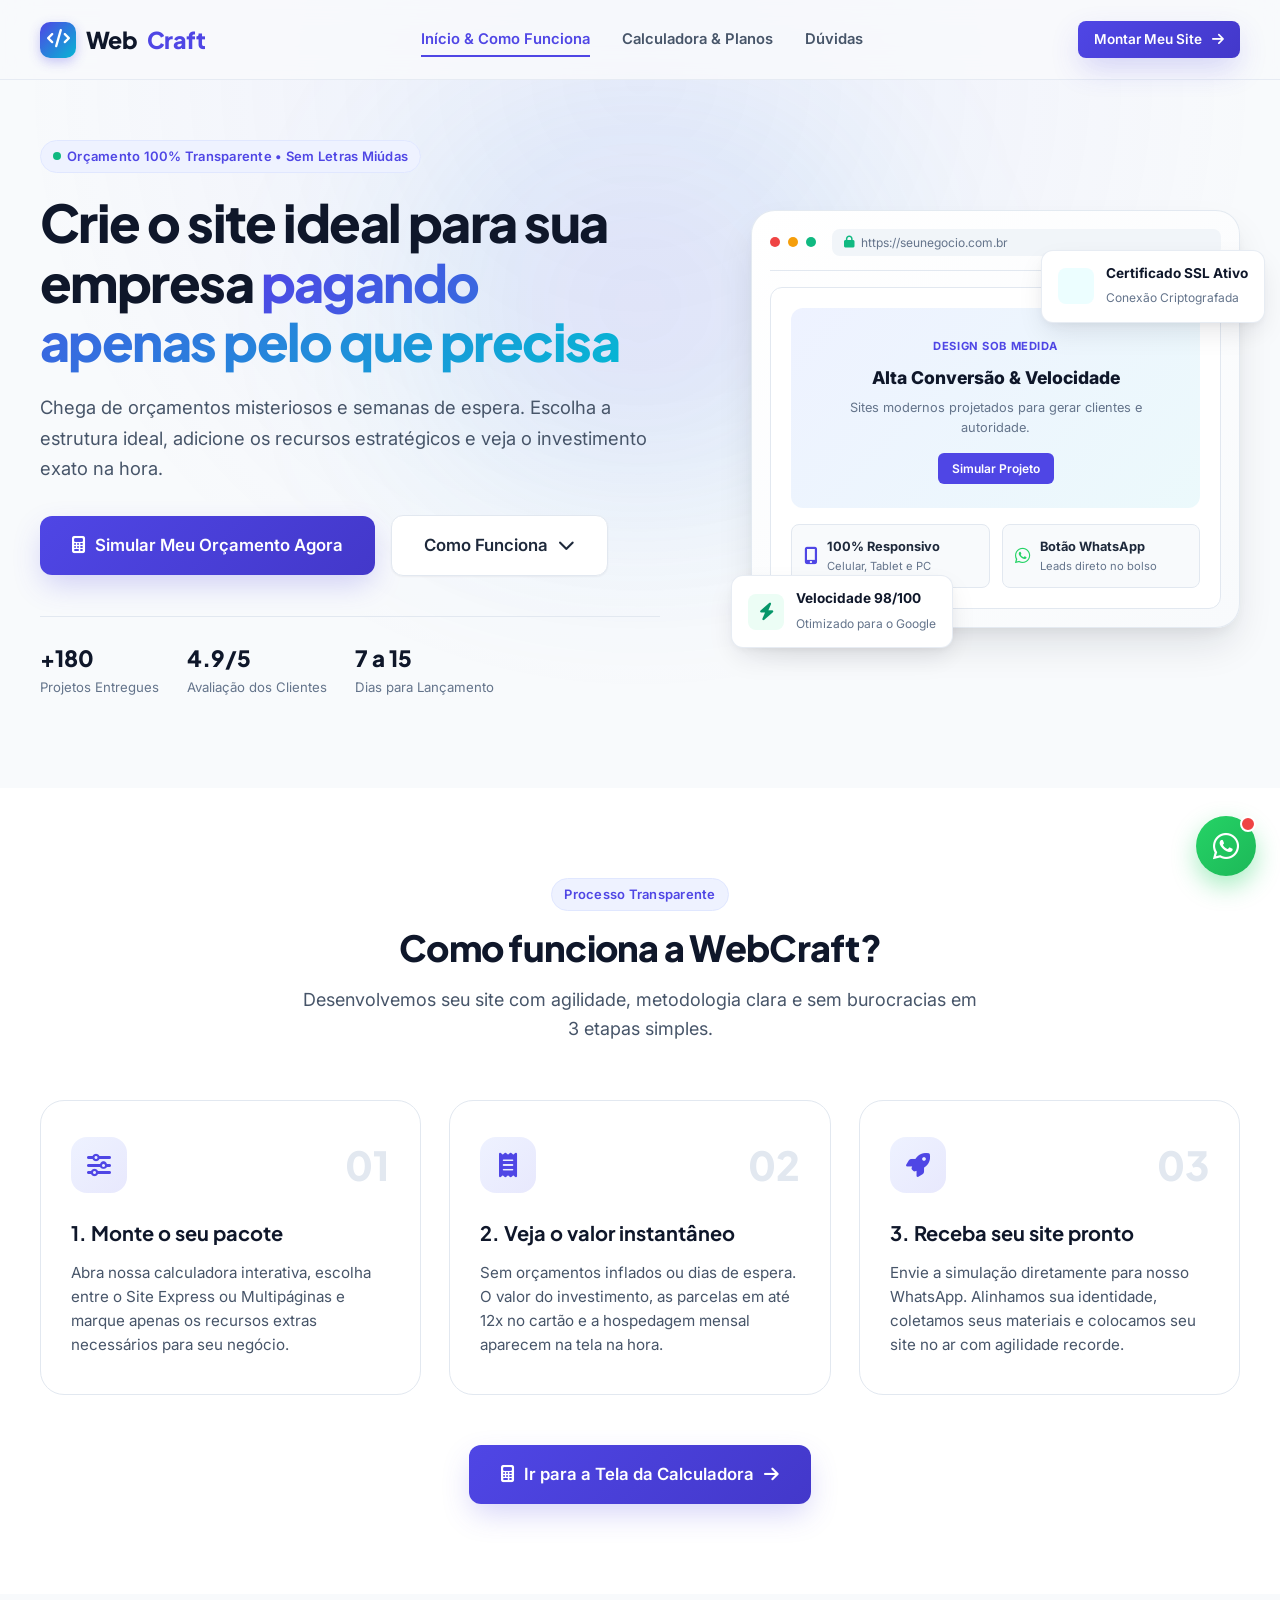
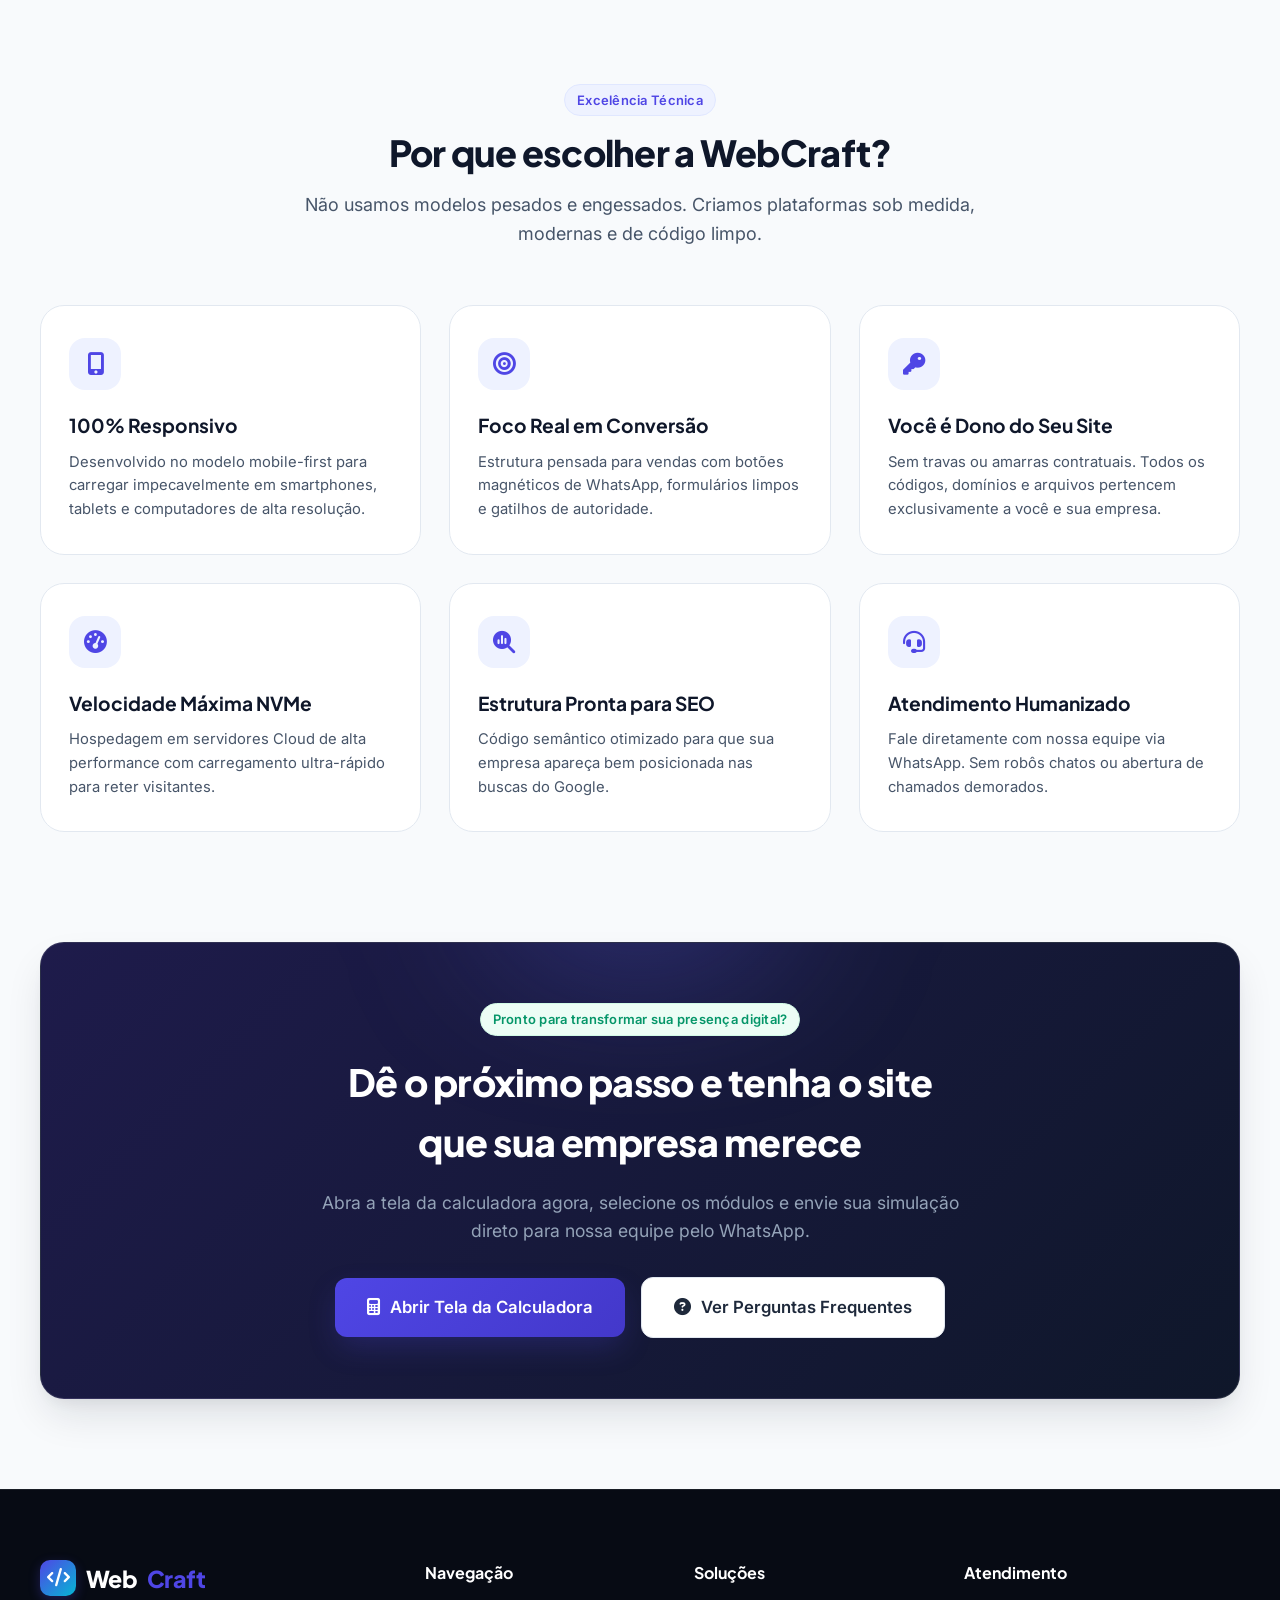
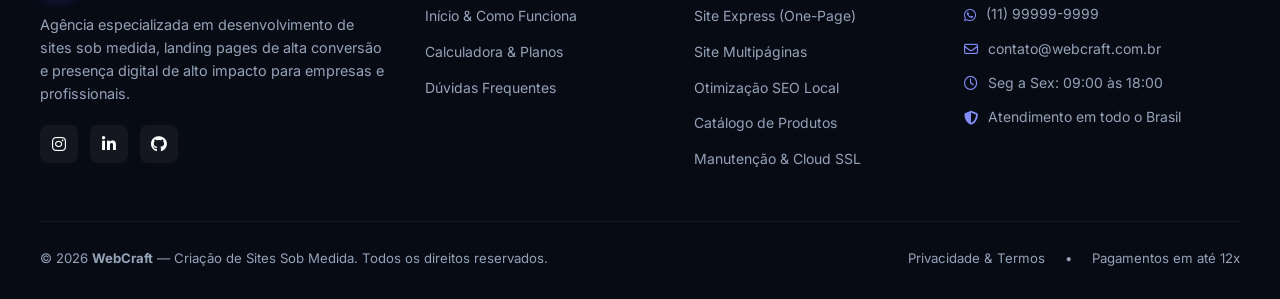
==== commit 19276505: "atualizaçao 3" ====
--- a/index.html
+++ b/index.html
@@ -4,13 +4,13 @@
   <meta charset="UTF-8">
   <meta name="viewport" content="width=device-width, initial-scale=1.0">
   <title>WebCraft — Criação de Sites Sob Medida com Orçamento Instantâneo</title>
-  <meta name="description" content="Crie o site ideal para sua empresa pagando apenas pelo que precisa. Desenvolvimento moderno, rápido e de alta conversão.">
-  <meta name="keywords" content="criação de sites, desenvolvimento web, sites sob medida, landing page, agência web, site institucional">
-  
-  <!-- Open Graph / Redes Sociais -->
+  <meta name="description" content="Crie o site ideal para sua empresa pagando apenas pelo que precisa. Calculadora em tempo real, planos transparentes e atendimento rápido.">
+  <meta name="keywords" content="criação de sites, desenvolvimento web, sites sob medida, calculadora de orçamento, landing page, agência web">
+
+  <!-- Open Graph -->
   <meta property="og:type" content="website">
   <meta property="og:title" content="WebCraft — Criação de Sites Sob Medida">
-  <meta property="og:description" content="Crie o site ideal para sua empresa pagando apenas pelo que precisa. Veja como funciona.">
+  <meta property="og:description" content="Crie o site ideal para sua empresa pagando apenas pelo que precisa. Simule seu orçamento em tempo real.">
   <meta property="og:image" content="https://images.unsplash.com/photo-1460925895917-afdab827c52f?w=1200&auto=format&fit=crop&q=80">
   <meta name="theme-color" content="#0F172A">
 
@@ -31,27 +31,26 @@
 <body>
 
   <!-- ========================================================================
-       1. HEADER / NAVEGAÇÃO MULTIPÁGINA
+       HEADER / NAVEGAÇÃO ENTRE AS 3 TELAS
        ======================================================================== -->
   <header class="header">
     <div class="container header-container">
-      <a href="index.html" class="logo">
+      <a href="#inicio" class="logo" data-screen-target="inicio">
         <div class="logo-icon">
           <i class="fa-solid fa-code"></i>
         </div>
         Web<span>Craft</span>
       </a>
 
-      <!-- Menu Desktop -->
+      <!-- Menu Desktop: Exatamente as 3 Telas -->
       <nav class="nav-desktop">
-        <a href="index.html" class="nav-link active">Início</a>
-        <a href="index.html#como-funciona" class="nav-link">Como Funciona</a>
-        <a href="calculadora.html" class="nav-link">Calculadora & Planos</a>
-        <a href="duvidas.html" class="nav-link">Dúvidas</a>
+        <a href="#inicio" class="nav-link active" data-screen-target="inicio">Início & Como Funciona</a>
+        <a href="#calculadora" class="nav-link" data-screen-target="calculadora">Calculadora & Planos</a>
+        <a href="#duvidas" class="nav-link" data-screen-target="duvidas">Dúvidas</a>
       </nav>
 
       <div class="header-cta">
-        <a href="calculadora.html" class="btn btn-primary btn-sm">
+        <a href="#calculadora" class="btn btn-primary btn-sm" data-screen-target="calculadora">
           <span>Montar Meu Site</span>
           <i class="fa-solid fa-arrow-right"></i>
         </a>
@@ -68,349 +67,1128 @@
 
   <!-- Menu Mobile Desdobrável -->
   <div class="nav-mobile">
-    <a href="index.html" class="nav-link active">Início</a>
-    <a href="index.html#como-funciona" class="nav-link">Como Funciona</a>
-    <a href="calculadora.html" class="nav-link">Calculadora & Planos</a>
-    <a href="duvidas.html" class="nav-link">Dúvidas Frequentes</a>
-    <a href="calculadora.html" class="btn btn-primary btn-block">Montar Meu Site</a>
+    <a href="#inicio" class="nav-link active" data-screen-target="inicio">Início & Como Funciona</a>
+    <a href="#calculadora" class="nav-link" data-screen-target="calculadora">Calculadora & Planos</a>
+    <a href="#duvidas" class="nav-link" data-screen-target="duvidas">Dúvidas</a>
+    <a href="#calculadora" class="btn btn-primary btn-block" data-screen-target="calculadora">Montar Meu Site</a>
   </div>
 
   <!-- ========================================================================
-       2. HERO SECTION
+       TELA 1: INÍCIO E COMO QUE FUNCIONA
        ======================================================================== -->
-  <section class="hero" id="hero">
-    <div class="hero-bg-glow"></div>
-    <div class="container">
-      <div class="hero-grid">
-        <div class="hero-content">
-          <div class="hero-pill">
-            <span class="badge badge-indigo badge-pulse">
-              Orçamento 100% Transparente • Sem Letras Miúdas
-            </span>
-          </div>
-
-          <h1 class="hero-title">
-            Crie o site ideal para sua empresa <span class="text-gradient">pagando apenas pelo que precisa</span>
-          </h1>
-
-          <p class="hero-subtitle">
-            Chega de orçamentos misteriosos e dias esperando propostas genéricas. Escolha a estrutura ideal, adicione os recursos estratégicos e veja o investimento exato na hora.
+  <div id="screen-inicio" class="app-screen active">
+
+    <!-- Hero Section -->
+    <section class="hero" id="hero">
+      <div class="hero-bg-glow"></div>
+      <div class="container">
+        <div class="hero-grid">
+          <div class="hero-content">
+            <div class="hero-pill">
+              <span class="badge badge-indigo badge-pulse">
+                Orçamento 100% Transparente • Sem Letras Miúdas
+              </span>
+            </div>
+
+            <h1 class="hero-title">
+              Crie o site ideal para sua empresa <span class="text-gradient">pagando apenas pelo que precisa</span>
+            </h1>
+
+            <p class="hero-subtitle">
+              Chega de orçamentos misteriosos e semanas de espera. Escolha a estrutura ideal, adicione os recursos estratégicos e veja o investimento exato na hora.
+            </p>
+
+            <div class="hero-actions">
+              <a href="#calculadora" class="btn btn-primary btn-lg" data-screen-target="calculadora">
+                <i class="fa-solid fa-calculator"></i>
+                <span>Simular Meu Orçamento Agora</span>
+              </a>
+              <a href="#como-funciona" class="btn btn-secondary btn-lg" data-scroll-to="#como-funciona" data-target-screen="inicio">
+                <span>Como Funciona</span>
+                <i class="fa-solid fa-chevron-down"></i>
+              </a>
+            </div>
+
+            <div class="hero-proof">
+              <div class="proof-item">
+                <span class="proof-number">+180</span>
+                <span class="proof-label">Projetos Entregues</span>
+              </div>
+              <div class="proof-item">
+                <span class="proof-number">4.9/5</span>
+                <span class="proof-label">Avaliação dos Clientes</span>
+              </div>
+              <div class="proof-item">
+                <span class="proof-number">7 a 15</span>
+                <span class="proof-label">Dias para Lançamento</span>
+              </div>
+            </div>
+          </div>
+
+          <!-- Visual / Preview Mockup -->
+          <div class="hero-visual">
+            <div class="hero-card-preview">
+              <div class="browser-bar">
+                <span class="browser-dot red"></span>
+                <span class="browser-dot yellow"></span>
+                <span class="browser-dot green"></span>
+                <div class="browser-url">
+                  <i class="fa-solid fa-lock" style="color: #10B981;"></i>
+                  <span>https://seunegocio.com.br</span>
+                </div>
+              </div>
+
+              <div class="mockup-body">
+                <div class="mockup-hero-box">
+                  <span class="mockup-tag">Design Sob Medida</span>
+                  <div class="mockup-headline">Alta Conversão & Velocidade</div>
+                  <div class="mockup-text">Sites modernos projetados para gerar clientes e autoridade.</div>
+                  <a href="#calculadora" class="mockup-btn" data-screen-target="calculadora">Simular Projeto</a>
+                </div>
+
+                <div class="mockup-widgets">
+                  <div class="mockup-widget-item">
+                    <i class="fa-solid fa-mobile-screen-button"></i>
+                    <div>
+                      <div class="mockup-widget-title">100% Responsivo</div>
+                      <div class="mockup-widget-sub">Celular, Tablet e PC</div>
+                    </div>
+                  </div>
+                  <div class="mockup-widget-item">
+                    <i class="fa-brands fa-whatsapp" style="color: #25D366;"></i>
+                    <div>
+                      <div class="mockup-widget-title">Botão WhatsApp</div>
+                      <div class="mockup-widget-sub">Leads direto no bolso</div>
+                    </div>
+                  </div>
+                </div>
+              </div>
+            </div>
+
+            <!-- Badges Flutuantes -->
+            <div class="floating-badge badge-1">
+              <div class="floating-badge-icon green">
+                <i class="fa-solid fa-bolt"></i>
+              </div>
+              <div class="floating-badge-text">
+                <strong>Velocidade 98/100</strong>
+                <span>Otimizado para o Google</span>
+              </div>
+            </div>
+
+            <div class="floating-badge badge-2">
+              <div class="floating-badge-icon cyan">
+                <i class="fa-solid fa-shield-check"></i>
+              </div>
+              <div class="floating-badge-text">
+                <strong>Certificado SSL Ativo</strong>
+                <span>Conexão Criptografada</span>
+              </div>
+            </div>
+          </div>
+        </div>
+      </div>
+    </section>
+
+    <!-- Seção Como Funciona -->
+    <section class="section section-alt" id="como-funciona">
+      <div class="container">
+        <div class="section-header">
+          <div class="section-tag">
+            <span class="badge badge-indigo">Processo Transparente</span>
+          </div>
+          <h2>Como funciona a WebCraft?</h2>
+          <p>Desenvolvemos seu site com agilidade, metodologia clara e sem burocracias em 3 etapas simples.</p>
+        </div>
+
+        <div class="how-it-works-grid">
+          <!-- Passo 1 -->
+          <div class="step-card">
+            <div class="step-card-header">
+              <div class="step-icon-box">
+                <i class="fa-solid fa-sliders"></i>
+              </div>
+              <span class="step-number">01</span>
+            </div>
+            <h3>1. Monte o seu pacote</h3>
+            <p>
+              Abra nossa calculadora interativa, escolha entre o Site Express ou Multipáginas e marque apenas os recursos extras necessários para seu negócio.
+            </p>
+          </div>
+
+          <!-- Passo 2 -->
+          <div class="step-card">
+            <div class="step-card-header">
+              <div class="step-icon-box">
+                <i class="fa-solid fa-receipt"></i>
+              </div>
+              <span class="step-number">02</span>
+            </div>
+            <h3>2. Veja o valor instantâneo</h3>
+            <p>
+              Sem orçamentos inflados ou dias de espera. O valor do investimento, as parcelas em até 12x no cartão e a hospedagem mensal aparecem na tela na hora.
+            </p>
+          </div>
+
+          <!-- Passo 3 -->
+          <div class="step-card">
+            <div class="step-card-header">
+              <div class="step-icon-box">
+                <i class="fa-solid fa-rocket"></i>
+              </div>
+              <span class="step-number">03</span>
+            </div>
+            <h3>3. Receba seu site pronto</h3>
+            <p>
+              Envie a simulação diretamente para nosso WhatsApp. Alinhamos sua identidade, coletamos seus materiais e colocamos seu site no ar com agilidade recorde.
+            </p>
+          </div>
+        </div>
+
+        <!-- Botão Direto para a Tela da Calculadora -->
+        <div style="margin-top: 50px; text-align: center;">
+          <a href="#calculadora" class="btn btn-primary btn-lg" data-screen-target="calculadora">
+            <i class="fa-solid fa-calculator"></i>
+            <span>Ir para a Tela da Calculadora</span>
+            <i class="fa-solid fa-arrow-right"></i>
+          </a>
+        </div>
+      </div>
+    </section>
+
+    <!-- Seção Diferenciais -->
+    <section class="section" id="diferenciais">
+      <div class="container">
+        <div class="section-header">
+          <div class="section-tag">
+            <span class="badge badge-indigo">Excelência Técnica</span>
+          </div>
+          <h2>Por que escolher a WebCraft?</h2>
+          <p>Não usamos modelos pesados e engessados. Criamos plataformas sob medida, modernas e de código limpo.</p>
+        </div>
+
+        <div class="differentials-grid">
+          <div class="diff-card">
+            <div class="diff-icon">
+              <i class="fa-solid fa-mobile-screen-button"></i>
+            </div>
+            <h3>100% Responsivo</h3>
+            <p>Desenvolvido no modelo mobile-first para carregar impecavelmente em smartphones, tablets e computadores de alta resolução.</p>
+          </div>
+
+          <div class="diff-card">
+            <div class="diff-icon">
+              <i class="fa-solid fa-bullseye"></i>
+            </div>
+            <h3>Foco Real em Conversão</h3>
+            <p>Estrutura pensada para vendas com botões magnéticos de WhatsApp, formulários limpos e gatilhos de autoridade.</p>
+          </div>
+
+          <div class="diff-card">
+            <div class="diff-icon">
+              <i class="fa-solid fa-key"></i>
+            </div>
+            <h3>Você é Dono do Seu Site</h3>
+            <p>Sem travas ou amarras contratuais. Todos os códigos, domínios e arquivos pertencem exclusivamente a você e sua empresa.</p>
+          </div>
+
+          <div class="diff-card">
+            <div class="diff-icon">
+              <i class="fa-solid fa-gauge-high"></i>
+            </div>
+            <h3>Velocidade Máxima NVMe</h3>
+            <p>Hospedagem em servidores Cloud de alta performance com carregamento ultra-rápido para reter visitantes.</p>
+          </div>
+
+          <div class="diff-card">
+            <div class="diff-icon">
+              <i class="fa-solid fa-magnifying-glass-chart"></i>
+            </div>
+            <h3>Estrutura Pronta para SEO</h3>
+            <p>Código semântico otimizado para que sua empresa apareça bem posicionada nas buscas do Google.</p>
+          </div>
+
+          <div class="diff-card">
+            <div class="diff-icon">
+              <i class="fa-solid fa-headset"></i>
+            </div>
+            <h3>Atendimento Humanizado</h3>
+            <p>Fale diretamente com nossa equipe via WhatsApp. Sem robôs chatos ou abertura de chamados demorados.</p>
+          </div>
+        </div>
+      </div>
+    </section>
+
+    <!-- Banner Final da Tela 1 -->
+    <section class="section" style="padding-top: 20px;">
+      <div class="container">
+        <div class="final-cta-box">
+          <div class="final-cta-content">
+            <span class="badge badge-emerald" style="margin-bottom: 16px;">Pronto para transformar sua presença digital?</span>
+            <h2>Dê o próximo passo e tenha o site que sua empresa merece</h2>
+            <p>Abra a tela da calculadora agora, selecione os módulos e envie sua simulação direto para nossa equipe pelo WhatsApp.</p>
+            <div class="final-cta-buttons">
+              <a href="#calculadora" class="btn btn-primary btn-lg" data-screen-target="calculadora">
+                <i class="fa-solid fa-calculator"></i>
+                <span>Abrir Tela da Calculadora</span>
+              </a>
+              <a href="#duvidas" class="btn btn-secondary btn-lg" data-screen-target="duvidas">
+                <i class="fa-solid fa-circle-question"></i>
+                <span>Ver Perguntas Frequentes</span>
+              </a>
+            </div>
+          </div>
+        </div>
+      </div>
+    </section>
+
+  </div>
+
+  <!-- ========================================================================
+       TELA 2: CALCULADORA E PLANOS
+       ======================================================================== -->
+  <div id="screen-calculadora" class="app-screen">
+
+    <!-- Hero da Tela 2 -->
+    <section class="subpage-hero">
+      <div class="container">
+        <div class="subpage-hero-content">
+          <span class="badge badge-emerald badge-pulse">
+            <i class="fa-solid fa-wand-magic-sparkles"></i> Simulação 100% Online e em Tempo Real
+          </span>
+          <h1 class="subpage-title">Calculadora de Orçamento & Planos</h1>
+          <p class="subpage-subtitle">
+            Personalize cada recurso do seu site. O card lateral calcula na hora o investimento inicial, as opções de parcelamento em até 12x no cartão e a mensalidade de manutenção.
           </p>
-
-          <div class="hero-actions">
-            <a href="calculadora.html" class="btn btn-primary btn-lg">
-              <i class="fa-solid fa-calculator"></i>
-              <span>Simular Meu Orçamento Agora</span>
-            </a>
-            <a href="#como-funciona" class="btn btn-secondary btn-lg">
-              <span>Como Funciona</span>
-              <i class="fa-solid fa-chevron-down"></i>
-            </a>
-          </div>
-
-          <div class="hero-proof">
-            <div class="proof-item">
-              <span class="proof-number">+180</span>
-              <span class="proof-label">Projetos Entregues</span>
-            </div>
-            <div class="proof-item">
-              <span class="proof-number">4.9/5</span>
-              <span class="proof-label">Avaliação dos Clientes</span>
-            </div>
-            <div class="proof-item">
-              <span class="proof-number">7 a 15</span>
-              <span class="proof-label">Dias para Lançamento</span>
-            </div>
-          </div>
-        </div>
-
-        <!-- Visual / Preview Mockup -->
-        <div class="hero-visual">
-          <div class="hero-card-preview">
-            <div class="browser-bar">
-              <span class="browser-dot red"></span>
-              <span class="browser-dot yellow"></span>
-              <span class="browser-dot green"></span>
-              <div class="browser-url">
-                <i class="fa-solid fa-lock" style="color: #10B981;"></i>
-                <span>https://seunegocio.com.br</span>
-              </div>
-            </div>
-
-            <div class="mockup-body">
-              <div class="mockup-hero-box">
-                <span class="mockup-tag">Design Sob Medida</span>
-                <div class="mockup-headline">Alta Conversão & Velocidade</div>
-                <div class="mockup-text">Sites modernos projetados para gerar clientes e autoridade.</div>
-                <a href="calculadora.html" class="mockup-btn">Simular Projeto</a>
-              </div>
-
-              <div class="mockup-widgets">
-                <div class="mockup-widget-item">
-                  <i class="fa-solid fa-mobile-screen-button"></i>
+        </div>
+      </div>
+    </section>
+
+    <!-- Calculadora Interativa -->
+    <section class="section calculator-section" id="calculadora" style="padding-top: 30px;">
+      <div class="container">
+
+        <div class="calc-layout">
+          <!-- Coluna da Esquerda: Opções e Módulos -->
+          <div class="calc-options-col">
+
+            <!-- BLOCO A: Escolha da Estrutura Base -->
+            <div class="calc-block">
+              <div class="calc-block-header">
+                <div class="calc-block-title-group">
+                  <div class="calc-step-badge">A</div>
                   <div>
-                    <div class="mockup-widget-title">100% Responsivo</div>
-                    <div class="mockup-widget-sub">Celular, Tablet e PC</div>
-                  </div>
-                </div>
-                <div class="mockup-widget-item">
-                  <i class="fa-brands fa-whatsapp" style="color: #25D366;"></i>
+                    <h3 class="calc-block-title">Estrutura Base do Site</h3>
+                    <p class="calc-block-desc">Selecione o modelo estrutural inicial (obrigatório 1 modelo)</p>
+                  </div>
+                </div>
+                <span class="badge badge-indigo">Passo 1 de 3</span>
+              </div>
+
+              <div class="base-options-grid">
+                <!-- Opção 1: Site Express -->
+                <div class="option-card-radio" data-base="express">
+                  <input type="radio" name="base-structure" id="base-express" value="express">
+                  <div class="option-card-top">
+                    <div class="custom-radio-circle"></div>
+                    <span class="option-card-badge express">Mais Rápido</span>
+                  </div>
+                  <h4 class="option-card-title">Site Express / One-Page</h4>
+                  <p class="option-card-desc">
+                    Página única moderna de alta conversão com até 5 seções estratégicas (Hero, Serviços, Sobre, Depoimentos e Contato).
+                  </p>
+                  <div class="option-card-price-box">
+                    <span class="option-card-price-label">Investimento:</span>
+                    <span class="option-card-price">R$ 590</span>
+                  </div>
+                </div>
+
+                <!-- Opção 2: Site Institucional Multipáginas -->
+                <div class="option-card-radio selected" data-base="multi">
+                  <input type="radio" name="base-structure" id="base-multi" value="multi" checked>
+                  <div class="option-card-top">
+                    <div class="custom-radio-circle"></div>
+                    <span class="option-card-badge popular">Mais Popular</span>
+                  </div>
+                  <h4 class="option-card-title">Site Institucional Multipáginas</h4>
+                  <p class="option-card-desc">
+                    Arquitetura corporativa completa com até 4 páginas independentes (Início, Quem Somos, Serviços detalhados e Contato).
+                  </p>
+                  <div class="option-card-price-box">
+                    <span class="option-card-price-label">Investimento:</span>
+                    <span class="option-card-price">R$ 1.190</span>
+                  </div>
+                </div>
+              </div>
+            </div>
+
+            <!-- BLOCO B: Módulos Adicionais -->
+            <div class="calc-block">
+              <div class="calc-block-header">
+                <div class="calc-block-title-group">
+                  <div class="calc-step-badge">B</div>
                   <div>
-                    <div class="mockup-widget-title">Botão WhatsApp</div>
-                    <div class="mockup-widget-sub">Leads direto no bolso</div>
-                  </div>
-                </div>
-              </div>
-            </div>
-          </div>
-
-          <!-- Badges Flutuantes -->
-          <div class="floating-badge badge-1">
-            <div class="floating-badge-icon green">
-              <i class="fa-solid fa-bolt"></i>
-            </div>
-            <div class="floating-badge-text">
-              <strong>Velocidade 98/100</strong>
-              <span>Otimizado para o Google</span>
-            </div>
-          </div>
-
-          <div class="floating-badge badge-2">
-            <div class="floating-badge-icon cyan">
-              <i class="fa-solid fa-shield-check"></i>
-            </div>
-            <div class="floating-badge-text">
-              <strong>Certificado SSL Ativo</strong>
-              <span>Conexão Criptografada</span>
-            </div>
-          </div>
+                    <h3 class="calc-block-title">Módulos & Recursos Adicionais</h3>
+                    <p class="calc-block-desc">Turbine seu site selecionando os recursos opcionais desejados</p>
+                  </div>
+                </div>
+                <span class="badge badge-indigo">Passo 2 de 3</span>
+              </div>
+
+              <div class="modules-grid">
+
+                <!-- Módulo Especial: Páginas Extras -->
+                <div class="module-card module-extra-pages">
+                  <div style="display: flex; align-items: flex-start; gap: 14px;">
+                    <div class="custom-checkbox">
+                      <input type="checkbox" id="chk-extra-pages">
+                      <i class="fa-solid fa-check"></i>
+                    </div>
+                    <div>
+                      <div class="module-top">
+                        <span class="module-name">Páginas Extras</span>
+                        <span class="module-price-badge">+ R$ 150 / página</span>
+                      </div>
+                      <p class="module-desc">Adicione páginas individuais além do pacote base contratado.</p>
+                    </div>
+                  </div>
+
+                  <div class="counter-container">
+                    <button type="button" class="counter-btn" id="btn-decrease-pages" title="Diminuir páginas">-</button>
+                    <span class="counter-value" id="extra-pages-count">0</span>
+                    <button type="button" class="counter-btn" id="btn-increase-pages" title="Aumentar páginas">+</button>
+                  </div>
+                </div>
+
+                <!-- Módulo 1: Blog -->
+                <div class="module-card" data-module="blog">
+                  <div class="custom-checkbox">
+                    <input type="checkbox" id="chk-blog">
+                    <i class="fa-solid fa-check"></i>
+                  </div>
+                  <div class="module-info">
+                    <div class="module-top">
+                      <span class="module-name">Criação de Blog / Notícias</span>
+                      <span class="module-price-badge">+ R$ 250</span>
+                    </div>
+                    <p class="module-desc">Área para publicação de artigos que atraem tráfego orgânico no Google.</p>
+                  </div>
+                </div>
+
+                <!-- Módulo 2: Galeria / Portfólio -->
+                <div class="module-card" data-module="galeria">
+                  <div class="custom-checkbox">
+                    <input type="checkbox" id="chk-galeria">
+                    <i class="fa-solid fa-check"></i>
+                  </div>
+                  <div class="module-info">
+                    <div class="module-top">
+                      <span class="module-name">Galeria / Portfólio</span>
+                      <span class="module-price-badge">+ R$ 120</span>
+                    </div>
+                    <p class="module-desc">Exibição dinâmica com visualização ampliada (lightbox) de fotos e trabalhos.</p>
+                  </div>
+                </div>
+
+                <!-- Módulo 3: Botão Flutuante do WhatsApp -->
+                <div class="module-card" data-module="whatsapp">
+                  <div class="custom-checkbox">
+                    <input type="checkbox" id="chk-whatsapp">
+                    <i class="fa-solid fa-check"></i>
+                  </div>
+                  <div class="module-info">
+                    <div class="module-top">
+                      <span class="module-name">Botão Flutuante do WhatsApp</span>
+                      <span class="module-price-badge">+ R$ 50</span>
+                    </div>
+                    <p class="module-desc">Botão permanente em todas as páginas para contato rápido em 1 clique.</p>
+                  </div>
+                </div>
+
+                <!-- Módulo 4: Formulário de Orçamento Completo -->
+                <div class="module-card" data-module="formulario">
+                  <div class="custom-checkbox">
+                    <input type="checkbox" id="chk-formulario">
+                    <i class="fa-solid fa-check"></i>
+                  </div>
+                  <div class="module-info">
+                    <div class="module-top">
+                      <span class="module-name">Formulário de Orçamento</span>
+                      <span class="module-price-badge">+ R$ 100</span>
+                    </div>
+                    <p class="module-desc">Formulário sob medida com campos personalizados e envio no e-mail.</p>
+                  </div>
+                </div>
+
+                <!-- Módulo 5: Sistema de Agendamento Online -->
+                <div class="module-card" data-module="agendamento">
+                  <div class="custom-checkbox">
+                    <input type="checkbox" id="chk-agendamento">
+                    <i class="fa-solid fa-check"></i>
+                  </div>
+                  <div class="module-info">
+                    <div class="module-top">
+                      <span class="module-name">Agendamento Online</span>
+                      <span class="module-price-badge">+ R$ 200</span>
+                    </div>
+                    <p class="module-desc">Integração para o cliente reservar horários na sua agenda de forma autônoma.</p>
+                  </div>
+                </div>
+
+                <!-- Módulo 6: Catálogo de Produtos -->
+                <div class="module-card" data-module="catalogo">
+                  <div class="custom-checkbox">
+                    <input type="checkbox" id="chk-catalogo">
+                    <i class="fa-solid fa-check"></i>
+                  </div>
+                  <div class="module-info">
+                    <div class="module-top">
+                      <span class="module-name">Catálogo de Produtos</span>
+                      <span class="module-price-badge">+ R$ 300</span>
+                    </div>
+                    <p class="module-desc">Vitrine com fotos, descrição, valores e botão de compra direta via WhatsApp.</p>
+                  </div>
+                </div>
+
+                <!-- Módulo 7: Otimização SEO Local -->
+                <div class="module-card" data-module="seo">
+                  <div class="custom-checkbox">
+                    <input type="checkbox" id="chk-seo">
+                    <i class="fa-solid fa-check"></i>
+                  </div>
+                  <div class="module-info">
+                    <div class="module-top">
+                      <span class="module-name">Otimização SEO Local</span>
+                      <span class="module-price-badge">+ R$ 200</span>
+                    </div>
+                    <p class="module-desc">Configuração de meta tags, sitemap e indexação no Google Search Console.</p>
+                  </div>
+                </div>
+
+                <!-- Módulo 8: Instalação de Pixel de Anúncios -->
+                <div class="module-card" data-module="pixel">
+                  <div class="custom-checkbox">
+                    <input type="checkbox" id="chk-pixel">
+                    <i class="fa-solid fa-check"></i>
+                  </div>
+                  <div class="module-info">
+                    <div class="module-top">
+                      <span class="module-name">Pixel de Anúncios</span>
+                      <span class="module-price-badge">+ R$ 100</span>
+                    </div>
+                    <p class="module-desc">Instalação do Pixel da Meta (Facebook/Instagram) e Google Analytics 4.</p>
+                  </div>
+                </div>
+
+                <!-- Módulo 9: Registro de Domínio por 1 Ano -->
+                <div class="module-card" data-module="dominio">
+                  <div class="custom-checkbox">
+                    <input type="checkbox" id="chk-dominio">
+                    <i class="fa-solid fa-check"></i>
+                  </div>
+                  <div class="module-info">
+                    <div class="module-top">
+                      <span class="module-name">Registro de Domínio (1 Ano)</span>
+                      <span class="module-price-badge">+ R$ 60</span>
+                    </div>
+                    <p class="module-desc">Consultoria e anuidade inclusa para seu endereço .com.br ou .com.</p>
+                  </div>
+                </div>
+
+              </div>
+            </div>
+
+            <!-- BLOCO C: Plano de Manutenção / Hospedagem Mensal -->
+            <div class="calc-block">
+              <div class="calc-block-header">
+                <div class="calc-block-title-group">
+                  <div class="calc-step-badge">C</div>
+                  <div>
+                    <h3 class="calc-block-title">Plano de Manutenção & Hospedagem</h3>
+                    <p class="calc-block-desc">Garante site no ar, ultra-rápido, com backups e suporte contínuo (obrigatório 1 plano)</p>
+                  </div>
+                </div>
+                <span class="badge badge-indigo">Passo 3 de 3</span>
+              </div>
+
+              <div class="maintenance-grid">
+                <!-- Plano Básico -->
+                <div class="maintenance-card" data-maintenance="basico">
+                  <input type="radio" name="maintenance-plan" id="maint-basico" value="basico">
+                  <div class="maintenance-header">
+                    <span class="maintenance-badge">Essencial</span>
+                    <div class="custom-radio-circle"></div>
+                  </div>
+                  <h4 class="maintenance-name">Plano Básico</h4>
+                  <div class="maintenance-price-row">
+                    <span class="maintenance-price">R$ 49</span>
+                    <span class="maintenance-freq">/mês</span>
+                  </div>
+                  <ul class="maintenance-features">
+                    <li><i class="fa-solid fa-check"></i> Hospedagem Cloud NVMe</li>
+                    <li><i class="fa-solid fa-check"></i> Certificado SSL Blindado</li>
+                    <li><i class="fa-solid fa-check"></i> Backup semanal automático</li>
+                  </ul>
+                </div>
+
+                <!-- Plano Pro -->
+                <div class="maintenance-card selected" data-maintenance="pro">
+                  <input type="radio" name="maintenance-plan" id="maint-pro" value="pro" checked>
+                  <div class="maintenance-header">
+                    <span class="maintenance-badge pro">Recomendado</span>
+                    <div class="custom-radio-circle"></div>
+                  </div>
+                  <h4 class="maintenance-name">Plano Pro</h4>
+                  <div class="maintenance-price-row">
+                    <span class="maintenance-price">R$ 99</span>
+                    <span class="maintenance-freq">/mês</span>
+                  </div>
+                  <ul class="maintenance-features">
+                    <li><i class="fa-solid fa-check"></i> Tudo do Plano Básico</li>
+                    <li><i class="fa-solid fa-check"></i> <strong>1h de alterações/mês</strong></li>
+                    <li><i class="fa-solid fa-check"></i> Monitoramento 24/7</li>
+                  </ul>
+                </div>
+
+                <!-- Plano Premium -->
+                <div class="maintenance-card" data-maintenance="premium">
+                  <input type="radio" name="maintenance-plan" id="maint-premium" value="premium">
+                  <div class="maintenance-header">
+                    <span class="maintenance-badge">Completo</span>
+                    <div class="custom-radio-circle"></div>
+                  </div>
+                  <h4 class="maintenance-name">Plano Premium</h4>
+                  <div class="maintenance-price-row">
+                    <span class="maintenance-price">R$ 149</span>
+                    <span class="maintenance-freq">/mês</span>
+                  </div>
+                  <ul class="maintenance-features">
+                    <li><i class="fa-solid fa-check"></i> Tudo do Plano Pro</li>
+                    <li><i class="fa-solid fa-check"></i> Alterações ilimitadas simples</li>
+                    <li><i class="fa-solid fa-check"></i> Suporte VIP via WhatsApp</li>
+                  </ul>
+                </div>
+              </div>
+            </div>
+
+          </div>
+
+          <!-- Coluna da Direita: Card de Resumo Fixo (Sticky Sidebar) -->
+          <div class="calc-summary-col">
+            <div class="summary-card">
+              <div class="summary-card-header">
+                <span class="summary-header-title">
+                  <i class="fa-solid fa-receipt"></i>
+                  Resumo do Projeto
+                </span>
+                <span class="badge badge-emerald badge-pulse">Ao Vivo</span>
+              </div>
+
+              <div class="summary-card-body">
+                <!-- Lista Dinâmica de Itens Selecionados -->
+                <div class="selected-items-wrapper">
+                  <div class="selected-items-title">Configuração Selecionada</div>
+                  <div class="selected-items-list" id="summary-selected-items">
+                    <!-- Injetado dinamicamente via JavaScript -->
+                  </div>
+                </div>
+
+                <!-- Bloco de Preço e Totais -->
+                <div class="summary-pricing-block">
+                  <div class="price-row-initial">
+                    <span class="price-row-label">Investimento de Criação</span>
+                    <div class="price-value-big" id="summary-total-price">R$ 1.190,00</div>
+                    <div class="price-installments-badge">
+                      <i class="fa-regular fa-credit-card"></i>
+                      <span>ou em até 12x de <strong id="summary-installment-price">R$ 99,17</strong> no cartão</span>
+                    </div>
+                  </div>
+
+                  <div class="price-divider"></div>
+
+                  <div class="price-row-maintenance">
+                    <span class="maint-label">Hospedagem & Suporte:</span>
+                    <span class="maint-value" id="summary-maint-price">R$ 99,00/mês</span>
+                  </div>
+                </div>
+
+                <!-- Formulário de Contato Direto -->
+                <form class="summary-form" id="lead-form" onsubmit="return false;">
+                  <div class="form-group">
+                    <input type="text" id="lead-name" class="form-input" placeholder="Seu Nome Completo *" required>
+                    <span class="form-error-msg">Por favor, informe seu nome.</span>
+                  </div>
+
+                  <div class="form-group">
+                    <input type="text" id="lead-company" class="form-input" placeholder="Nome da Sua Empresa / Projeto">
+                  </div>
+
+                  <div class="form-group">
+                    <input type="tel" id="lead-phone" class="form-input" placeholder="Seu WhatsApp (ex: 11 99999-9999) *" required>
+                    <span class="form-error-msg">Informe um WhatsApp válido com DDD.</span>
+                  </div>
+
+                  <!-- Botão CTA Principal -->
+                  <button type="button" class="btn btn-whatsapp btn-block btn-lg" id="btn-send-whatsapp">
+                    <i class="fa-brands fa-whatsapp" style="font-size: 1.25rem;"></i>
+                    <span>Enviar Pedido via WhatsApp</span>
+                  </button>
+
+                  <!-- Botão Auxiliar Copiar Resumo -->
+                  <button type="button" class="btn btn-secondary btn-block btn-sm" id="btn-copy-summary">
+                    <i class="fa-regular fa-copy"></i>
+                    <span>Copiar Resumo do Orçamento</span>
+                  </button>
+                </form>
+
+                <div class="summary-guarantees">
+                  <div class="guarantee-item">
+                    <i class="fa-solid fa-lock"></i>
+                    <span>Dados Seguros</span>
+                  </div>
+                  <div class="guarantee-item">
+                    <i class="fa-solid fa-check"></i>
+                    <span>Sem Compromisso</span>
+                  </div>
+                  <div class="guarantee-item">
+                    <i class="fa-solid fa-clock"></i>
+                    <span>Resposta em 15 min</span>
+                  </div>
+                </div>
+              </div>
+            </div>
+          </div>
+
         </div>
       </div>
-    </div>
-  </section>
+    </section>
+
+    <!-- Seção Detalhada de Planos & Hospedagem -->
+    <section class="section section-dark" id="planos">
+      <div class="container">
+        <div class="section-header">
+          <div class="section-tag">
+            <span class="badge badge-cyan">Segurança e Continuidade</span>
+          </div>
+          <h2>Por que a manutenção mensal é indispensável?</h2>
+          <p>Um site profissional requer servidores estáveis, certificados atualizados e suporte especializado para continuar gerando vendas sem parar.</p>
+        </div>
+
+        <!-- 4 Pilares da Manutenção -->
+        <div class="maint-pillars-grid">
+          <div class="pillar-card">
+            <div class="pillar-icon">
+              <i class="fa-solid fa-gauge-high"></i>
+            </div>
+            <h3>Velocidade Cloud</h3>
+            <p>Servidores NVMe de alto desempenho com CDN global. Sites rápidos retêm clientes e têm prioridade de posicionamento no Google.</p>
+          </div>
+
+          <div class="pillar-card">
+            <div class="pillar-icon">
+              <i class="fa-solid fa-shield-virus"></i>
+            </div>
+            <h3>Segurança & SSL</h3>
+            <p>Certificado HTTPS renovado sem preocupação, proteção antivírus, firewalls e monitoramento ativo contra tentativas de invasão.</p>
+          </div>
+
+          <div class="pillar-card">
+            <div class="pillar-icon">
+              <i class="fa-solid fa-database"></i>
+            </div>
+            <h3>Backups Periódicos</h3>
+            <p>Cópias automáticas de segurança do banco de dados e arquivos. Em caso de imprevistos, seu site é restaurado com total integridade.</p>
+          </div>
+
+          <div class="pillar-card">
+            <div class="pillar-icon">
+              <i class="fa-solid fa-headset"></i>
+            </div>
+            <h3>Suporte Especializado</h3>
+            <p>Esqueça complexidades técnicas. Quer trocar um número de telefone, atualizar um preço ou substituir fotos? Nossa equipe resolve para você.</p>
+          </div>
+        </div>
+
+        <!-- Comparativo Detalhado dos Planos -->
+        <div class="plans-comparison-grid">
+          <!-- Card Básico -->
+          <div class="plan-column-card">
+            <div class="plan-col-name">Plano Básico</div>
+            <div class="plan-col-desc">Ideal para sites institucionais com baixa demanda de alterações periódicas.</div>
+            <div class="plan-col-price">R$ 49 <span>/mês</span></div>
+
+            <ul class="plan-col-features">
+              <li><i class="fa-solid fa-circle-check"></i> Hospedagem Cloud NVMe</li>
+              <li><i class="fa-solid fa-circle-check"></i> Certificado SSL Incluso</li>
+              <li><i class="fa-solid fa-circle-check"></i> Backup semanal automático</li>
+              <li><i class="fa-solid fa-circle-check"></i> Uptime garantido 99.8%</li>
+              <li style="opacity: 0.45;"><i class="fa-solid fa-circle-xmark" style="color: #64748B;"></i> Horas de alterações inclusas</li>
+            </ul>
+
+            <button type="button" class="btn btn-secondary btn-block btn-select-plan" data-plan="basico">
+              Selecionar na Calculadora
+            </button>
+          </div>
+
+          <!-- Card Pro (Destaque) -->
+          <div class="plan-column-card featured">
+            <span class="plan-col-badge">Mais Escolhido</span>
+            <div class="plan-col-name">Plano Pro</div>
+            <div class="plan-col-desc">Perfeito para empresas ativas que atualizam conteúdos, banners e fotos todo mês.</div>
+            <div class="plan-col-price">R$ 99 <span>/mês</span></div>
+
+            <ul class="plan-col-features">
+              <li><i class="fa-solid fa-circle-check"></i> Tudo do Plano Básico</li>
+              <li><i class="fa-solid fa-circle-check"></i> <strong>1 hora mensal de alterações</strong></li>
+              <li><i class="fa-solid fa-circle-check"></i> Troca de textos, fotos e links</li>
+              <li><i class="fa-solid fa-circle-check"></i> Backups diários e redundantes</li>
+              <li><i class="fa-solid fa-circle-check"></i> Atendimento via Ticket e E-mail</li>
+            </ul>
+
+            <button type="button" class="btn btn-primary btn-block btn-select-plan" data-plan="pro">
+              Selecionar na Calculadora
+            </button>
+          </div>
+
+          <!-- Card Premium -->
+          <div class="plan-column-card">
+            <div class="plan-col-name">Plano Premium</div>
+            <div class="plan-col-desc">Para quem exige atendimento VIP prioritário via WhatsApp e máxima performance contínua.</div>
+            <div class="plan-col-price">R$ 149 <span>/mês</span></div>
+
+            <ul class="plan-col-features">
+              <li><i class="fa-solid fa-circle-check"></i> Tudo do Plano Pro</li>
+              <li><i class="fa-solid fa-circle-check"></i> <strong>Suporte Prioritário no WhatsApp</strong></li>
+              <li><i class="fa-solid fa-circle-check"></i> Alterações rápidas com prazo reduzido</li>
+              <li><i class="fa-solid fa-circle-check"></i> Relatório mensal de acessos e métricas</li>
+              <li><i class="fa-solid fa-circle-check"></i> Otimização contínua de performance</li>
+            </ul>
+
+            <button type="button" class="btn btn-secondary btn-block btn-select-plan" data-plan="premium">
+              Selecionar na Calculadora
+            </button>
+          </div>
+        </div>
+      </div>
+    </section>
+
+  </div>
 
   <!-- ========================================================================
-       3. SEÇÃO "COMO FUNCIONA"
+       TELA 3: DÚVIDAS (FAQ & AJUDA)
        ======================================================================== -->
-  <section class="section section-alt" id="como-funciona">
-    <div class="container">
-      <div class="section-header">
-        <div class="section-tag">
-          <span class="badge badge-indigo">Processo Transparente</span>
-        </div>
-        <h2>Como funciona a WebCraft?</h2>
-        <p>Desenvolvemos seu site com agilidade, metodologia clara e sem burocracias em 3 etapas simples.</p>
+  <div id="screen-duvidas" class="app-screen">
+
+    <!-- Hero da Tela 3 -->
+    <section class="subpage-hero">
+      <div class="container">
+        <div class="subpage-hero-content">
+          <span class="badge badge-indigo">
+            <i class="fa-solid fa-circle-question"></i> Central de Ajuda & Transparência
+          </span>
+          <h1 class="subpage-title">Dúvidas Frequentes (FAQ)</h1>
+          <p class="subpage-subtitle">
+            Reunimos aqui as dúvidas mais comuns dos nossos clientes sobre criação de sites, prazos de entrega, domínio, pagamentos e suporte.
+          </p>
+        </div>
       </div>
-
-      <div class="how-it-works-grid">
-        <!-- Passo 1 -->
-        <div class="step-card">
-          <div class="step-card-header">
-            <div class="step-icon-box">
-              <i class="fa-solid fa-sliders"></i>
-            </div>
-            <span class="step-number">01</span>
-          </div>
-          <h3>1. Monte o seu pacote</h3>
-          <p>
-            Acesse nossa calculadora online, escolha entre o Site Express ou Institucional Multipáginas e marque apenas os recursos extras que fazem sentido para o seu negócio.
+    </section>
+
+    <!-- Controles de Busca e Filtros de Categoria -->
+    <section class="section" style="padding-top: 10px; padding-bottom: 90px;">
+      <div class="container">
+
+        <div class="faq-controls">
+          <!-- Campo de Busca em Tempo Real -->
+          <div class="faq-search-box">
+            <i class="fa-solid fa-magnifying-glass faq-search-icon"></i>
+            <input type="text" id="faq-search-input" class="faq-search-input" placeholder="Pesquisar dúvida (ex: prazo, pagamento, domínio, alterações)...">
+          </div>
+
+          <!-- Filtros por Categoria -->
+          <div class="faq-filter-pills">
+            <button type="button" class="faq-filter-btn active" data-category="todos">Todas as Dúvidas</button>
+            <button type="button" class="faq-filter-btn" data-category="prazos">Prazos & Criação</button>
+            <button type="button" class="faq-filter-btn" data-category="dominio">Domínio & Hospedagem</button>
+            <button type="button" class="faq-filter-btn" data-category="pagamentos">Pagamentos & Preços</button>
+            <button type="button" class="faq-filter-btn" data-category="suporte">Alterações & Suporte</button>
+          </div>
+        </div>
+
+        <!-- Container das Perguntas em Acordeão -->
+        <div class="faq-container">
+
+          <!-- CATEGORIA 1: PRAZOS E CRIAÇÃO -->
+          <div class="faq-category-header" data-category="prazos">
+            <i class="fa-solid fa-clock"></i>
+            <h3>Prazos e Processo de Criação</h3>
+          </div>
+
+          <!-- Pergunta 1 -->
+          <div class="faq-item" data-category="prazos">
+            <button class="faq-question">
+              <span>Quanto tempo leva para o meu site ficar pronto?</span>
+              <div class="faq-toggle-icon">
+                <i class="fa-solid fa-chevron-down"></i>
+              </div>
+            </button>
+            <div class="faq-answer">
+              <p>O prazo padrão para o <strong>Site Express (One-Page)</strong> é de <strong>5 a 7 dias úteis</strong> após o alinhamento inicial e envio dos materiais. Para o <strong>Site Institucional Multipáginas</strong>, o prazo médio é de <strong>10 a 15 dias úteis</strong>. Nosso fluxo de trabalho é otimizado para entregar rápido sem perder qualidade.</p>
+            </div>
+          </div>
+
+          <!-- Pergunta 2 -->
+          <div class="faq-item" data-category="prazos">
+            <button class="faq-question">
+              <span>Como vocês recebem o material e os textos da minha empresa?</span>
+              <div class="faq-toggle-icon">
+                <i class="fa-solid fa-chevron-down"></i>
+              </div>
+            </button>
+            <div class="faq-answer">
+              <p>Após fechar o orçamento pelo WhatsApp, enviamos um formulário de briefing super descomplicado. Você pode nos enviar fotos, logomarca e textos pelo WhatsApp ou através de uma pasta compartilhada no Google Drive. Se você não tiver os textos prontos, nossa equipe te orienta a estruturá-los.</p>
+            </div>
+          </div>
+
+          <!-- Pergunta 3 -->
+          <div class="faq-item" data-category="prazos">
+            <button class="faq-question">
+              <span>E se a minha empresa não tiver fotos profissionais ou logotipo em vetor?</span>
+              <div class="faq-toggle-icon">
+                <i class="fa-solid fa-chevron-down"></i>
+              </div>
+            </button>
+            <div class="faq-answer">
+              <p>Não se preocupe! Nós selecionamos e licenciamos fotografias em alta resolução de bancos de imagens profissionais que combinem perfeitamente com seu segmento. Caso precise de pequenos ajustes no seu logotipo atual, também cuidamos disso.</p>
+            </div>
+          </div>
+
+          <!-- Pergunta 4 -->
+          <div class="faq-item" data-category="prazos">
+            <button class="faq-question">
+              <span>Quantas rodadas de alterações posso solicitar antes da entrega final?</span>
+              <div class="faq-toggle-icon">
+                <i class="fa-solid fa-chevron-down"></i>
+              </div>
+            </button>
+            <div class="faq-answer">
+              <p>Apresentamos uma versão de prévia do site no nosso servidor de testes. Você tem total liberdade para solicitar ajustes visuais, mudanças de textos, cores ou posições até que o projeto esteja 100% de acordo com suas expectativas antes de ser publicado oficialmente.</p>
+            </div>
+          </div>
+
+          <!-- CATEGORIA 2: DOMÍNIO E HOSPEDAGEM -->
+          <div class="faq-category-header" data-category="dominio">
+            <i class="fa-solid fa-server"></i>
+            <h3>Domínio, Hospedagem e Segurança</h3>
+          </div>
+
+          <!-- Pergunta 5 -->
+          <div class="faq-item" data-category="dominio">
+            <button class="faq-question">
+              <span>O domínio (ex: meunegocio.com.br) já está incluso?</span>
+              <div class="faq-toggle-icon">
+                <i class="fa-solid fa-chevron-down"></i>
+              </div>
+            </button>
+            <div class="faq-answer">
+              <p>Se você já possui um domínio registrado, realizamos todo o apontamento de DNS e configuração técnica gratuitamente. Se ainda não possui, você pode marcar a opção <strong>"Registro de Domínio por 1 Ano" (R$ 60)</strong> na calculadora que nós cuidamos do registro oficial em seu nome/CNPJ.</p>
+            </div>
+          </div>
+
+          <!-- Pergunta 6 -->
+          <div class="faq-item" data-category="dominio">
+            <button class="faq-question">
+              <span>A assinatura de manutenção e hospedagem mensal é obrigatória?</span>
+              <div class="faq-toggle-icon">
+                <i class="fa-solid fa-chevron-down"></i>
+              </div>
+            </button>
+            <div class="faq-answer">
+              <p>Todo site na internet requer uma infraestrutura de hospedagem conectada 24 horas por dia e certificado de segurança SSL renovado. Nossos planos de manutenção já integram servidores Cloud NVMe, backups automáticos e suporte contínuo. Caso sua empresa já conte com um servidor próprio, podemos entregar o código-fonte mediante alinhamento prévio.</p>
+            </div>
+          </div>
+
+          <!-- Pergunta 7 -->
+          <div class="faq-item" data-category="dominio">
+            <button class="faq-question">
+              <span>O que acontece se eu quiser transferir meu site para outro servidor no futuro?</span>
+              <div class="faq-toggle-icon">
+                <i class="fa-solid fa-chevron-down"></i>
+              </div>
+            </button>
+            <div class="faq-answer">
+              <p>Na WebCraft você é dono do seu site! Não prendemos clientes através de fidelidade forçada. Se um dia desejar migrar para outro servidor, disponibilizamos todos os arquivos, códigos e instruções de instalação sem complicações.</p>
+            </div>
+          </div>
+
+          <!-- CATEGORIA 3: PAGAMENTOS E PREÇOS -->
+          <div class="faq-category-header" data-category="pagamentos">
+            <i class="fa-regular fa-credit-card"></i>
+            <h3>Pagamentos, Valores e Parcelamento</h3>
+          </div>
+
+          <!-- Pergunta 8 -->
+          <div class="faq-item" data-category="pagamentos">
+            <button class="faq-question">
+              <span>Como funcionam as formas de pagamento do desenvolvimento?</span>
+              <div class="faq-toggle-icon">
+                <i class="fa-solid fa-chevron-down"></i>
+              </div>
+            </button>
+            <div class="faq-answer">
+              <p>Oferecemos duas modalidades principais:
+                <br>• <strong>À vista via Pix:</strong> 50% de entrada no início do projeto e os 50% restantes somente após a aprovação e publicação do site.
+                <br>• <strong>Cartão de Crédito:</strong> Parcelamento do valor integral em até <strong>12 vezes no cartão</strong> com liberação imediata.
+              </p>
+            </div>
+          </div>
+
+          <!-- Pergunta 9 -->
+          <div class="faq-item" data-category="pagamentos">
+            <button class="faq-question">
+              <span>O valor calculado na calculadora é exatamente o que vou pagar?</span>
+              <div class="faq-toggle-icon">
+                <i class="fa-solid fa-chevron-down"></i>
+              </div>
+            </button>
+            <div class="faq-answer">
+              <p><strong>Sim, 100% transparente!</strong> Não cobramos taxas ocultas, custos surpresa ou adicionais imprevistos. O valor apresentado no card de resumo é o investimento exato do seu projeto conforme os módulos que você escolheu.</p>
+            </div>
+          </div>
+
+          <!-- Pergunta 10 -->
+          <div class="faq-item" data-category="pagamentos">
+            <button class="faq-question">
+              <span>Posso pagar parcelado em mais de um cartão de crédito?</span>
+              <div class="faq-toggle-icon">
+                <i class="fa-solid fa-chevron-down"></i>
+              </div>
+            </button>
+            <div class="faq-answer">
+              <p>Sim! Nosso link de pagamento oficial via gateway seguro permite dividir o valor total entre dois cartões de crédito diferentes caso você precise otimizar seu limite.</p>
+            </div>
+          </div>
+
+          <!-- CATEGORIA 4: ALTERAÇÕES E SUPORTE -->
+          <div class="faq-category-header" data-category="suporte">
+            <i class="fa-solid fa-headset"></i>
+            <h3>Alterações, Manutenção e Escalabilidade</h3>
+          </div>
+
+          <!-- Pergunta 11 -->
+          <div class="faq-item" data-category="suporte">
+            <button class="faq-question">
+              <span>Eu mesmo poderei editar textos, fotos e produtos no futuro?</span>
+              <div class="faq-toggle-icon">
+                <i class="fa-solid fa-chevron-down"></i>
+              </div>
+            </button>
+            <div class="faq-answer">
+              <p>Sim! Entregamos orientações práticas para sua equipe realizar edições pontuais. Além disso, se você optar pelo nosso <strong>Plano Pro</strong> ou <strong>Premium</strong> de manutenção, você nem precisa gastar seu tempo: basta nos enviar o que quer trocar pelo WhatsApp que nossa equipe faz para você.</p>
+            </div>
+          </div>
+
+          <!-- Pergunta 12 -->
+          <div class="faq-item" data-category="suporte">
+            <button class="faq-question">
+              <span>Posso adicionar novos módulos ou páginas extras depois que o site estiver no ar?</span>
+              <div class="faq-toggle-icon">
+                <i class="fa-solid fa-chevron-down"></i>
+              </div>
+            </button>
+            <div class="faq-answer">
+              <p>Com certeza. Nossos sites são construídos com tecnologia modular e código escalável. Se no futuro sua empresa quiser integrar um sistema de agendamento, criar um blog ou catálogo completo, implementamos de forma fluida sem precisar refazer o site do zero.</p>
+            </div>
+          </div>
+
+          <!-- Pergunta 13 -->
+          <div class="faq-item" data-category="suporte">
+            <button class="faq-question">
+              <span>Meu site vai aparecer na primeira página do Google?</span>
+              <div class="faq-toggle-icon">
+                <i class="fa-solid fa-chevron-down"></i>
+              </div>
+            </button>
+            <div class="faq-answer">
+              <p>Todos os nossos projetos são desenvolvidos seguindo as melhores práticas do Google (SEO técnico on-page): velocidade máxima, carregamento para mobile, meta tags e indexação imediata no Google Search Console.</p>
+            </div>
+          </div>
+
+        </div>
+
+        <!-- SEÇÃO: AINDA COM DÚVIDAS? CANAIS DIRETOS -->
+        <div style="margin-top: 80px; text-align: center;">
+          <span class="badge badge-emerald">Atendimento Especializado</span>
+          <h2 style="font-family: var(--font-heading); font-size: 2rem; color: var(--primary-900); margin: 12px 0 16px 0;">
+            Não encontrou o que procurava?
+          </h2>
+          <p style="color: var(--primary-600); max-width: 600px; margin: 0 auto 36px auto;">
+            Nossa equipe está disponível em horário comercial para tirar qualquer dúvida específica do seu segmento.
           </p>
-        </div>
-
-        <!-- Passo 2 -->
-        <div class="step-card">
-          <div class="step-card-header">
-            <div class="step-icon-box">
-              <i class="fa-solid fa-receipt"></i>
-            </div>
-            <span class="step-number">02</span>
-          </div>
-          <h3>2. Veja o valor instantâneo</h3>
-          <p>
-            Sem orçamentos inflados ou semanas de espera. O valor total do desenvolvimento, as parcelas em até 12x no cartão e a hospedagem mensal aparecem na tela na hora.
-          </p>
-        </div>
-
-        <!-- Passo 3 -->
-        <div class="step-card">
-          <div class="step-card-header">
-            <div class="step-icon-box">
-              <i class="fa-solid fa-rocket"></i>
-            </div>
-            <span class="step-number">03</span>
-          </div>
-          <h3>3. Receba seu site pronto</h3>
-          <p>
-            Envie a simulação diretamente para nosso WhatsApp. Alinhamos sua identidade visual, coletamos seu conteúdo e colocamos seu site no ar com velocidade recorde.
-          </p>
-        </div>
+
+          <div class="help-cards-grid">
+            <!-- Card 1: WhatsApp -->
+            <div class="help-card">
+              <div class="help-icon-circle whatsapp">
+                <i class="fa-brands fa-whatsapp"></i>
+              </div>
+              <h4>Conversar no WhatsApp</h4>
+              <p>Fale diretamente com um especialista técnico em tempo real. Resposta média em 15 minutos.</p>
+              <a href="https://wa.me/5511999999999" target="_blank" class="btn btn-whatsapp btn-block">
+                <i class="fa-brands fa-whatsapp"></i>
+                <span>Abrir WhatsApp</span>
+              </a>
+            </div>
+
+            <!-- Card 2: Calculadora -->
+            <div class="help-card">
+              <div class="help-icon-circle email">
+                <i class="fa-solid fa-calculator"></i>
+              </div>
+              <h4>Montar Orçamento</h4>
+              <p>Descubra os valores exatos selecionando os módulos que seu negócio precisa agora.</p>
+              <a href="#calculadora" class="btn btn-primary btn-block" data-screen-target="calculadora">
+                <span>Ir para a Calculadora</span>
+                <i class="fa-solid fa-arrow-right"></i>
+              </a>
+            </div>
+
+            <!-- Card 3: E-mail -->
+            <div class="help-card">
+              <div class="help-icon-circle calendar">
+                <i class="fa-regular fa-envelope"></i>
+              </div>
+              <h4>Enviar E-mail</h4>
+              <p>Precisa de uma proposta personalizada para licitação ou empresa de grande porte?</p>
+              <a href="mailto:contato@webcraft.com.br" class="btn btn-secondary btn-block">
+                <i class="fa-regular fa-envelope"></i>
+                <span>contato@webcraft.com.br</span>
+              </a>
+            </div>
+          </div>
+        </div>
+
       </div>
-
-      <!-- Card de Destaque / Chamada para Ação Intermediária -->
-      <div style="margin-top: 50px; text-align: center;">
-        <a href="calculadora.html" class="btn btn-primary btn-lg">
-          <i class="fa-solid fa-calculator"></i>
-          <span>Experimentar a Calculadora Interativa</span>
-          <i class="fa-solid fa-arrow-right"></i>
-        </a>
-      </div>
-    </div>
-  </section>
+    </section>
+
+  </div>
 
   <!-- ========================================================================
-       4. SEÇÃO DE DIFERENCIAIS WEBCRAFT
-       ======================================================================== -->
-  <section class="section" id="diferenciais">
-    <div class="container">
-      <div class="section-header">
-        <div class="section-tag">
-          <span class="badge badge-indigo">Excelência Técnica</span>
-        </div>
-        <h2>Por que escolher a WebCraft?</h2>
-        <p>Não usamos modelos prontos pesados e engessados. Criamos plataformas leves, modernas e sob medida para alavancar suas vendas.</p>
-      </div>
-
-      <div class="differentials-grid">
-        <div class="diff-card">
-          <div class="diff-icon">
-            <i class="fa-solid fa-mobile-screen-button"></i>
-          </div>
-          <h3>100% Responsivo</h3>
-          <p>Mais de 80% do tráfego da internet é mobile. Desenvolvemos o layout pensado primeiro no celular, oferecendo experiência perfeita em qualquer dispositivo.</p>
-        </div>
-
-        <div class="diff-card">
-          <div class="diff-icon">
-            <i class="fa-solid fa-bullseye"></i>
-          </div>
-          <h3>Foco Real em Conversão</h3>
-          <p>Estrutura estratégica com CTAs magnéticos, botões de WhatsApp de alta visibilidade e formulários otimizados para atrair clientes de verdade.</p>
-        </div>
-
-        <div class="diff-card">
-          <div class="diff-icon">
-            <i class="fa-solid fa-key"></i>
-          </div>
-          <h3>Você é Dono do Seu Site</h3>
-          <p>Sem travas contratuais ou plataformas proprietárias presas. Todos os códigos, domínios e arquivos pertencem integralmente a você e sua empresa.</p>
-        </div>
-
-        <div class="diff-card">
-          <div class="diff-icon">
-            <i class="fa-solid fa-gauge-high"></i>
-          </div>
-          <h3>Velocidade Máxima NVMe</h3>
-          <p>Sites lentos perdem clientes em segundos. Nossa arquitetura garante notas altas no Google PageSpeed e carregamento quase instantâneo.</p>
-        </div>
-
-        <div class="diff-card">
-          <div class="diff-icon">
-            <i class="fa-solid fa-magnifying-glass-chart"></i>
-          </div>
-          <h3>Estrutura Pronta para SEO</h3>
-          <p>Meta tags configuradas, URLs amigáveis, sitemaps XML e indexação no Google Search Console para sua empresa ser facilmente encontrada.</p>
-        </div>
-
-        <div class="diff-card">
-          <div class="diff-icon">
-            <i class="fa-solid fa-headset"></i>
-          </div>
-          <h3>Atendimento Ágil e Humano</h3>
-          <p>Esqueça robôs e chamados demorados. Nossa equipe fala com você diretamente pelo WhatsApp para tirar dúvidas e realizar alinhamentos.</p>
-        </div>
-      </div>
-    </div>
-  </section>
-
-  <!-- ========================================================================
-       5. VITRINE DE MÓDULOS DISPONÍVEIS
-       ======================================================================== -->
-  <section class="section section-alt">
-    <div class="container">
-      <div class="section-header">
-        <div class="section-tag">
-          <span class="badge badge-emerald">Módulos Flexíveis</span>
-        </div>
-        <h2>Tudo o que seu projeto precisa, sem excessos</h2>
-        <p>Você escolhe exatamente o que quer colocar no seu site. Veja algumas das opções que você pode adicionar na nossa calculadora:</p>
-      </div>
-
-      <div style="display: grid; grid-template-columns: repeat(auto-fit, minmax(260px, 1fr)); gap: 20px;">
-        <div style="background: #F8FAFC; border: 1px solid #E2E8F0; border-radius: 12px; padding: 22px;">
-          <i class="fa-brands fa-whatsapp" style="font-size: 1.8rem; color: #25D366; margin-bottom: 12px;"></i>
-          <h4 style="font-family: var(--font-heading); font-size: 1.05rem; margin-bottom: 6px;">WhatsApp Flutuante</h4>
-          <p style="font-size: 0.85rem; color: #64748B;">Botão permanente com mensagem personalizada para conversão imediata.</p>
-        </div>
-
-        <div style="background: #F8FAFC; border: 1px solid #E2E8F0; border-radius: 12px; padding: 22px;">
-          <i class="fa-solid fa-calendar-check" style="font-size: 1.8rem; color: #4F46E5; margin-bottom: 12px;"></i>
-          <h4 style="font-family: var(--font-heading); font-size: 1.05rem; margin-bottom: 6px;">Agendamento Online</h4>
-          <p style="font-size: 0.85rem; color: #64748B;">Seus clientes reservam reuniões ou consultas na sua agenda sem atritos.</p>
-        </div>
-
-        <div style="background: #F8FAFC; border: 1px solid #E2E8F0; border-radius: 12px; padding: 22px;">
-          <i class="fa-solid fa-newspaper" style="font-size: 1.8rem; color: #06B6D4; margin-bottom: 12px;"></i>
-          <h4 style="font-family: var(--font-heading); font-size: 1.05rem; margin-bottom: 6px;">Blog / Notícias</h4>
-          <p style="font-size: 0.85rem; color: #64748B;">Publique artigos educativos e aumente sua relevância orgânica no Google.</p>
-        </div>
-
-        <div style="background: #F8FAFC; border: 1px solid #E2E8F0; border-radius: 12px; padding: 22px;">
-          <i class="fa-solid fa-boxes-stacked" style="font-size: 1.8rem; color: #10B981; margin-bottom: 12px;"></i>
-          <h4 style="font-family: var(--font-heading); font-size: 1.05rem; margin-bottom: 6px;">Catálogo de Produtos</h4>
-          <p style="font-size: 0.85rem; color: #64748B;">Apresente seus produtos com fotos, especificações e pedidos direto no WhatsApp.</p>
-        </div>
-      </div>
-
-      <div style="margin-top: 40px; text-align: center;">
-        <a href="calculadora.html" class="btn btn-primary btn-lg">
-          <i class="fa-solid fa-calculator"></i>
-          <span>Acessar a Calculadora e Montar Meu Site</span>
-        </a>
-      </div>
-    </div>
-  </section>
-
-  <!-- ========================================================================
-       6. CTA FINAL BANNER
-       ======================================================================== -->
-  <section class="section">
-    <div class="container">
-      <div class="final-cta-box">
-        <div class="final-cta-content">
-          <span class="badge badge-emerald" style="margin-bottom: 16px;">Pronto para transformar sua presença digital?</span>
-          <h2>Dê o próximo passo e tenha o site que sua empresa merece</h2>
-          <p>Visite nossa calculadora agora, selecione os módulos e envie sua simulação direto para nossa equipe pelo WhatsApp.</p>
-          <div class="final-cta-buttons">
-            <a href="calculadora.html" class="btn btn-primary btn-lg">
-              <i class="fa-solid fa-calculator"></i>
-              <span>Abrir Calculadora de Orçamento</span>
-            </a>
-            <a href="duvidas.html" class="btn btn-secondary btn-lg">
-              <i class="fa-solid fa-circle-question"></i>
-              <span>Ver Dúvidas Frequentes</span>
-            </a>
-          </div>
-        </div>
-      </div>
-    </div>
-  </section>
-
-  <!-- ========================================================================
-       7. RODAPÉ (FOOTER)
+       RODAPÉ (FOOTER UNIFICADO PARA TODAS AS TELAS)
        ======================================================================== -->
   <footer class="footer">
     <div class="container">
       <div class="footer-grid">
         <!-- Coluna Marca -->
         <div class="footer-col-brand">
-          <a href="index.html" class="logo">
+          <a href="#inicio" class="logo" data-screen-target="inicio">
             <div class="logo-icon">
               <i class="fa-solid fa-code"></i>
             </div>
             Web<span>Craft</span>
           </a>
           <p>
-            Agência especializada em criação de sites sob medida, landing pages de alta conversão e presença digital de alto impacto para empresas e profissionais.
+            Agência especializada em desenvolvimento de sites sob medida, landing pages de alta conversão e presença digital de alto impacto para empresas e profissionais.
           </p>
           <div class="footer-social-links">
             <a href="#" class="social-link-btn" aria-label="Instagram"><i class="fa-brands fa-instagram"></i></a>
@@ -419,27 +1197,25 @@
           </div>
         </div>
 
-        <!-- Coluna Links Rápidos -->
+        <!-- Coluna Telas do Sistema -->
         <div>
           <h4 class="footer-heading">Navegação</h4>
           <ul class="footer-links">
-            <li><a href="index.html">Início</a></li>
-            <li><a href="index.html#como-funciona">Como Funciona</a></li>
-            <li><a href="calculadora.html">Calculadora de Preço</a></li>
-            <li><a href="calculadora.html#planos">Planos de Hospedagem</a></li>
-            <li><a href="duvidas.html">Perguntas Frequentes (FAQ)</a></li>
+            <li><a href="#inicio" data-screen-target="inicio">Início & Como Funciona</a></li>
+            <li><a href="#calculadora" data-screen-target="calculadora">Calculadora & Planos</a></li>
+            <li><a href="#duvidas" data-screen-target="duvidas">Dúvidas Frequentes</a></li>
           </ul>
         </div>
 
-        <!-- Coluna Serviços -->
+        <!-- Coluna Soluções -->
         <div>
-          <h4 class="footer-heading">Páginas & Recursos</h4>
+          <h4 class="footer-heading">Soluções</h4>
           <ul class="footer-links">
-            <li><a href="calculadora.html">Simular Orçamento</a></li>
-            <li><a href="calculadora.html">Site Express (One-Page)</a></li>
-            <li><a href="calculadora.html">Site Multipáginas</a></li>
-            <li><a href="calculadora.html#planos">Manutenção & Cloud SSL</a></li>
-            <li><a href="duvidas.html">Central de Ajuda</a></li>
+            <li><a href="#calculadora" data-screen-target="calculadora">Site Express (One-Page)</a></li>
+            <li><a href="#calculadora" data-screen-target="calculadora">Site Multipáginas</a></li>
+            <li><a href="#calculadora" data-screen-target="calculadora">Otimização SEO Local</a></li>
+            <li><a href="#calculadora" data-screen-target="calculadora">Catálogo de Produtos</a></li>
+            <li><a href="#calculadora" data-screen-target="calculadora">Manutenção & Cloud SSL</a></li>
           </ul>
         </div>
 
@@ -482,7 +1258,7 @@
   </footer>
 
   <!-- ========================================================================
-       8. BOTÃO FLUTUANTE DO WHATSAPP & TOAST
+       BOTÃO FLUTUANTE DO WHATSAPP & TOAST
        ======================================================================== -->
   <a href="https://wa.me/5511999999999" target="_blank" class="floating-whatsapp-btn" aria-label="Fale conosco no WhatsApp" title="Falar no WhatsApp">
     <i class="fa-brands fa-whatsapp"></i>
--- a/styles.css
+++ b/styles.css
@@ -142,6 +142,32 @@
   padding-right: 20px;
 }
 
+/* --------------------------------------------------------------------------
+   Gerenciamento das 3 Telas do Sistema (Início, Calculadora & Planos, Dúvidas)
+   -------------------------------------------------------------------------- */
+.app-screen {
+  display: none;
+  opacity: 0;
+  min-height: 80vh;
+}
+
+.app-screen.active {
+  display: block;
+  opacity: 1;
+  animation: fadeInScreen 0.28s ease-out forwards;
+}
+
+@keyframes fadeInScreen {
+  0% {
+    opacity: 0;
+    transform: translateY(8px);
+  }
+  100% {
+    opacity: 1;
+    transform: translateY(0);
+  }
+}
+
 .section {
   padding: 90px 0;
   position: relative;
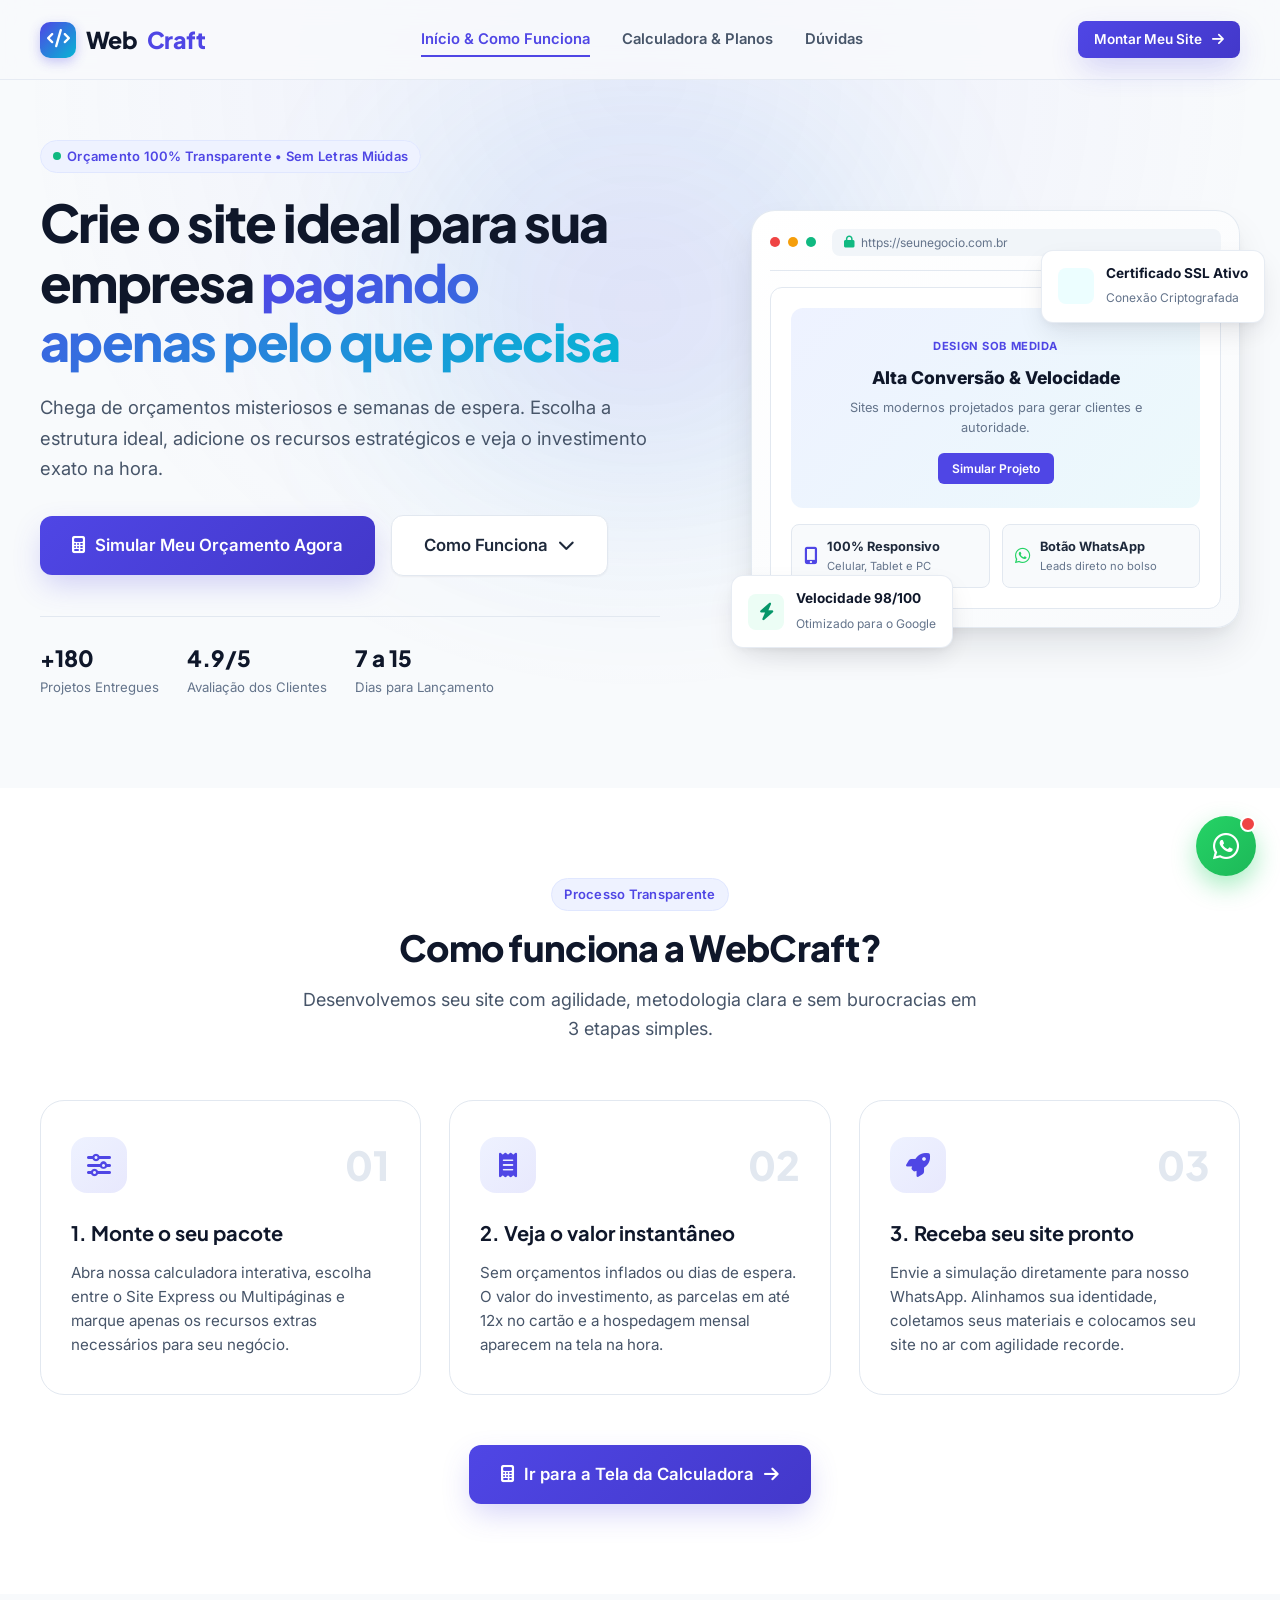
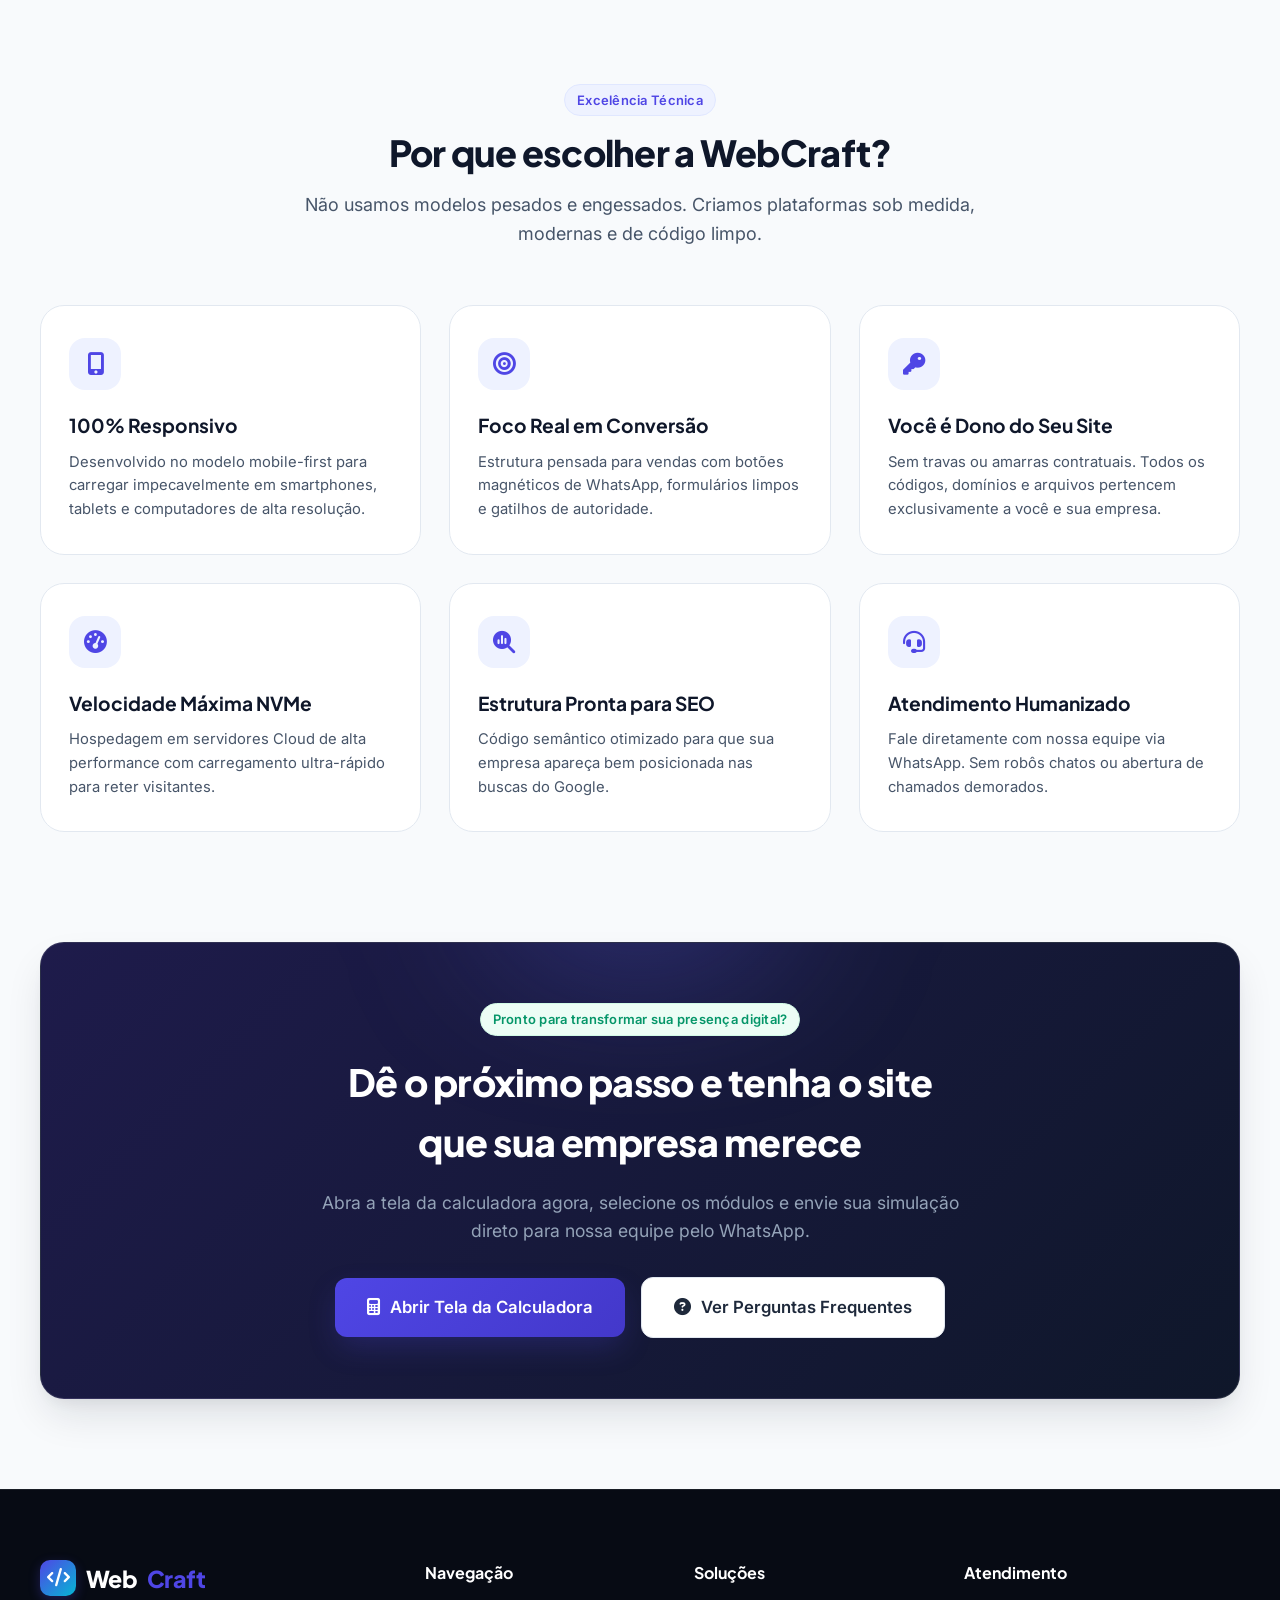
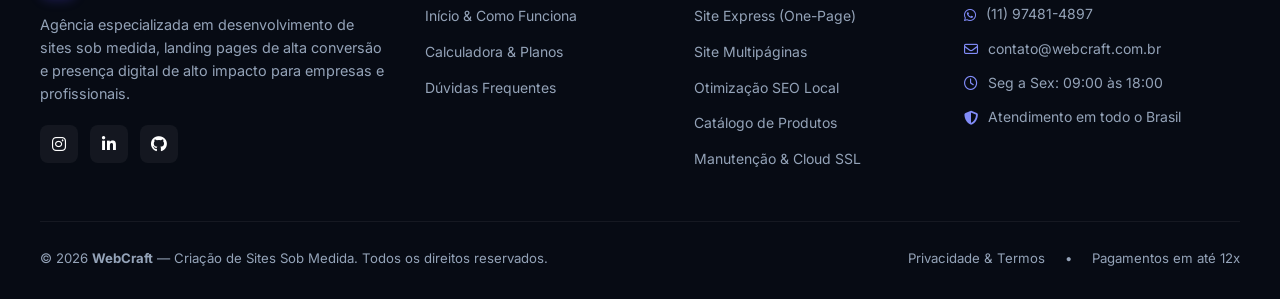
==== commit 9be81755: "atualizacão 4" ====
--- a/index.html
+++ b/index.html
@@ -1134,7 +1134,7 @@
               </div>
               <h4>Conversar no WhatsApp</h4>
               <p>Fale diretamente com um especialista técnico em tempo real. Resposta média em 15 minutos.</p>
-              <a href="https://wa.me/5511999999999" target="_blank" class="btn btn-whatsapp btn-block">
+              <a href="https://wa.me/5511974814897" target="_blank" class="btn btn-whatsapp btn-block">
                 <i class="fa-brands fa-whatsapp"></i>
                 <span>Abrir WhatsApp</span>
               </a>
@@ -1225,7 +1225,7 @@
           <div class="footer-contact-info">
             <div class="contact-info-row">
               <i class="fa-brands fa-whatsapp"></i>
-              <span>(11) 99999-9999</span>
+              <span>(11) 97481-4897</span>
             </div>
             <div class="contact-info-row">
               <i class="fa-regular fa-envelope"></i>
@@ -1260,7 +1260,7 @@
   <!-- ========================================================================
        BOTÃO FLUTUANTE DO WHATSAPP & TOAST
        ======================================================================== -->
-  <a href="https://wa.me/5511999999999" target="_blank" class="floating-whatsapp-btn" aria-label="Fale conosco no WhatsApp" title="Falar no WhatsApp">
+  <a href="https://wa.me/5511974814897" target="_blank" class="floating-whatsapp-btn" aria-label="Fale conosco no WhatsApp" title="Falar no WhatsApp">
     <i class="fa-brands fa-whatsapp"></i>
     <span class="floating-whatsapp-badge"></span>
   </a>
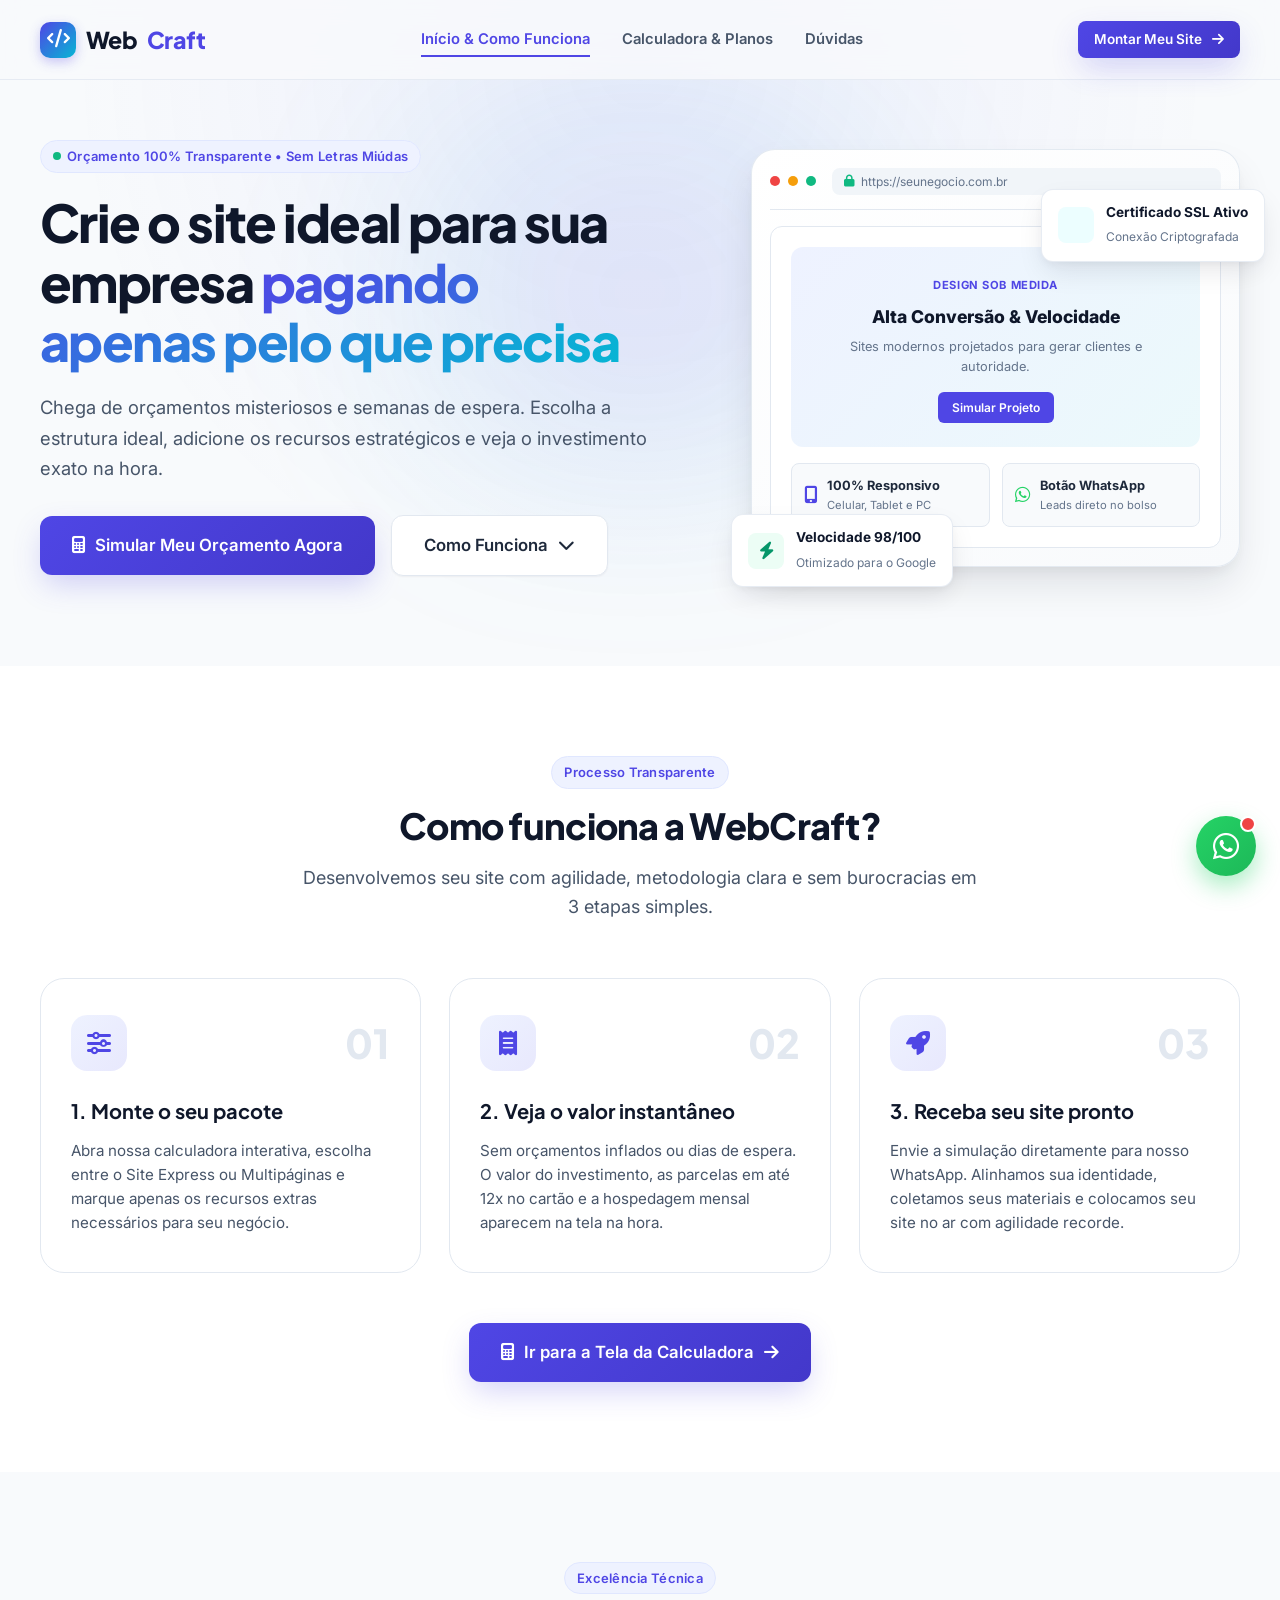
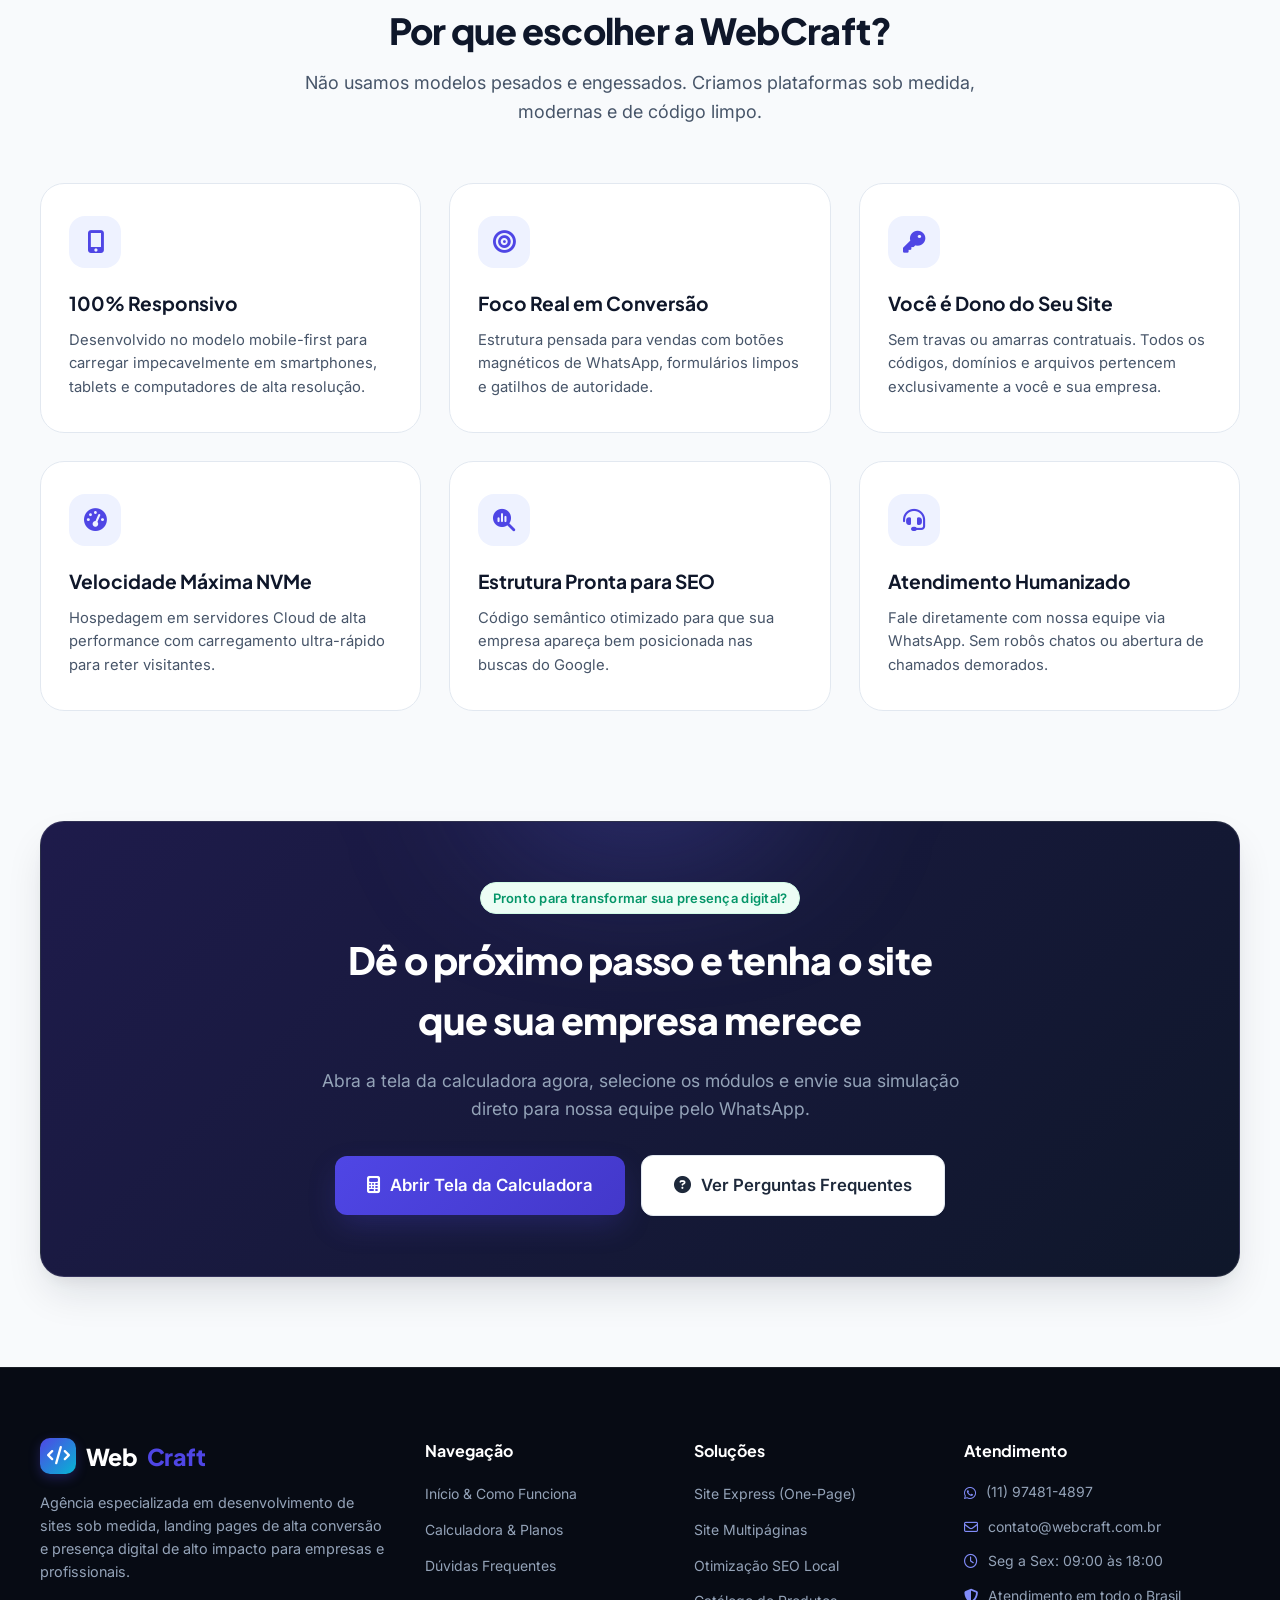
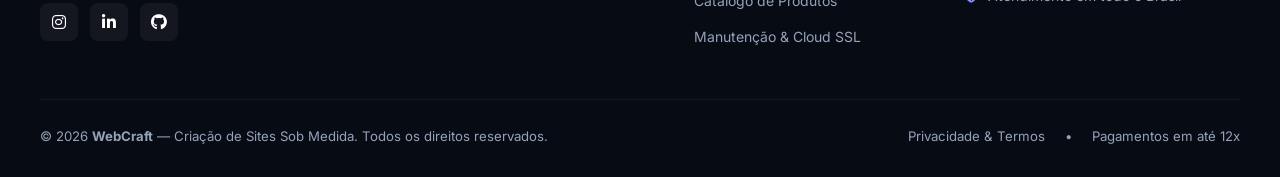
==== commit ea24f535: "atualizaçao 5" ====
--- a/index.html
+++ b/index.html
@@ -107,21 +107,6 @@
                 <span>Como Funciona</span>
                 <i class="fa-solid fa-chevron-down"></i>
               </a>
-            </div>
-
-            <div class="hero-proof">
-              <div class="proof-item">
-                <span class="proof-number">+180</span>
-                <span class="proof-label">Projetos Entregues</span>
-              </div>
-              <div class="proof-item">
-                <span class="proof-number">4.9/5</span>
-                <span class="proof-label">Avaliação dos Clientes</span>
-              </div>
-              <div class="proof-item">
-                <span class="proof-number">7 a 15</span>
-                <span class="proof-label">Dias para Lançamento</span>
-              </div>
             </div>
           </div>
 
--- a/styles.css
+++ b/styles.css
@@ -569,7 +569,7 @@
   display: flex;
   align-items: center;
   gap: 16px;
-  margin-bottom: 40px;
+  margin-bottom: 0;
   flex-wrap: wrap;
 }
 
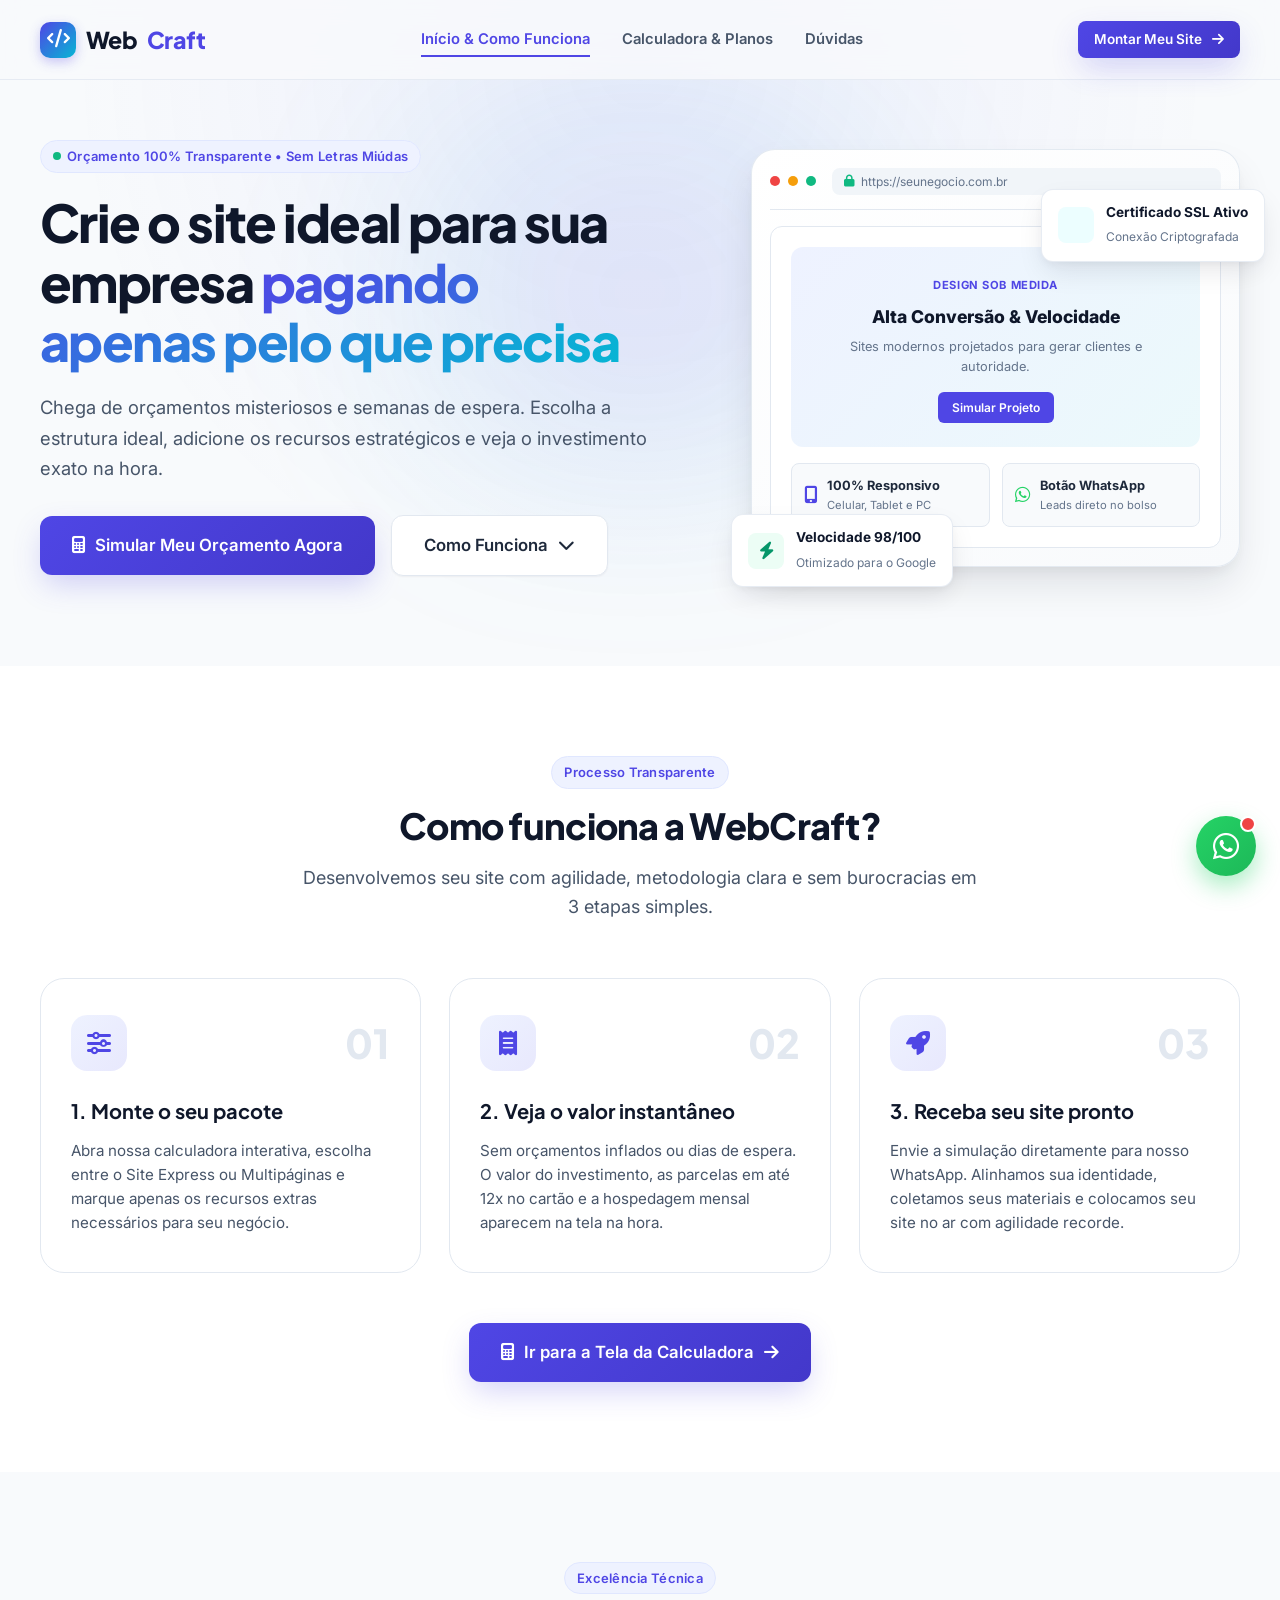
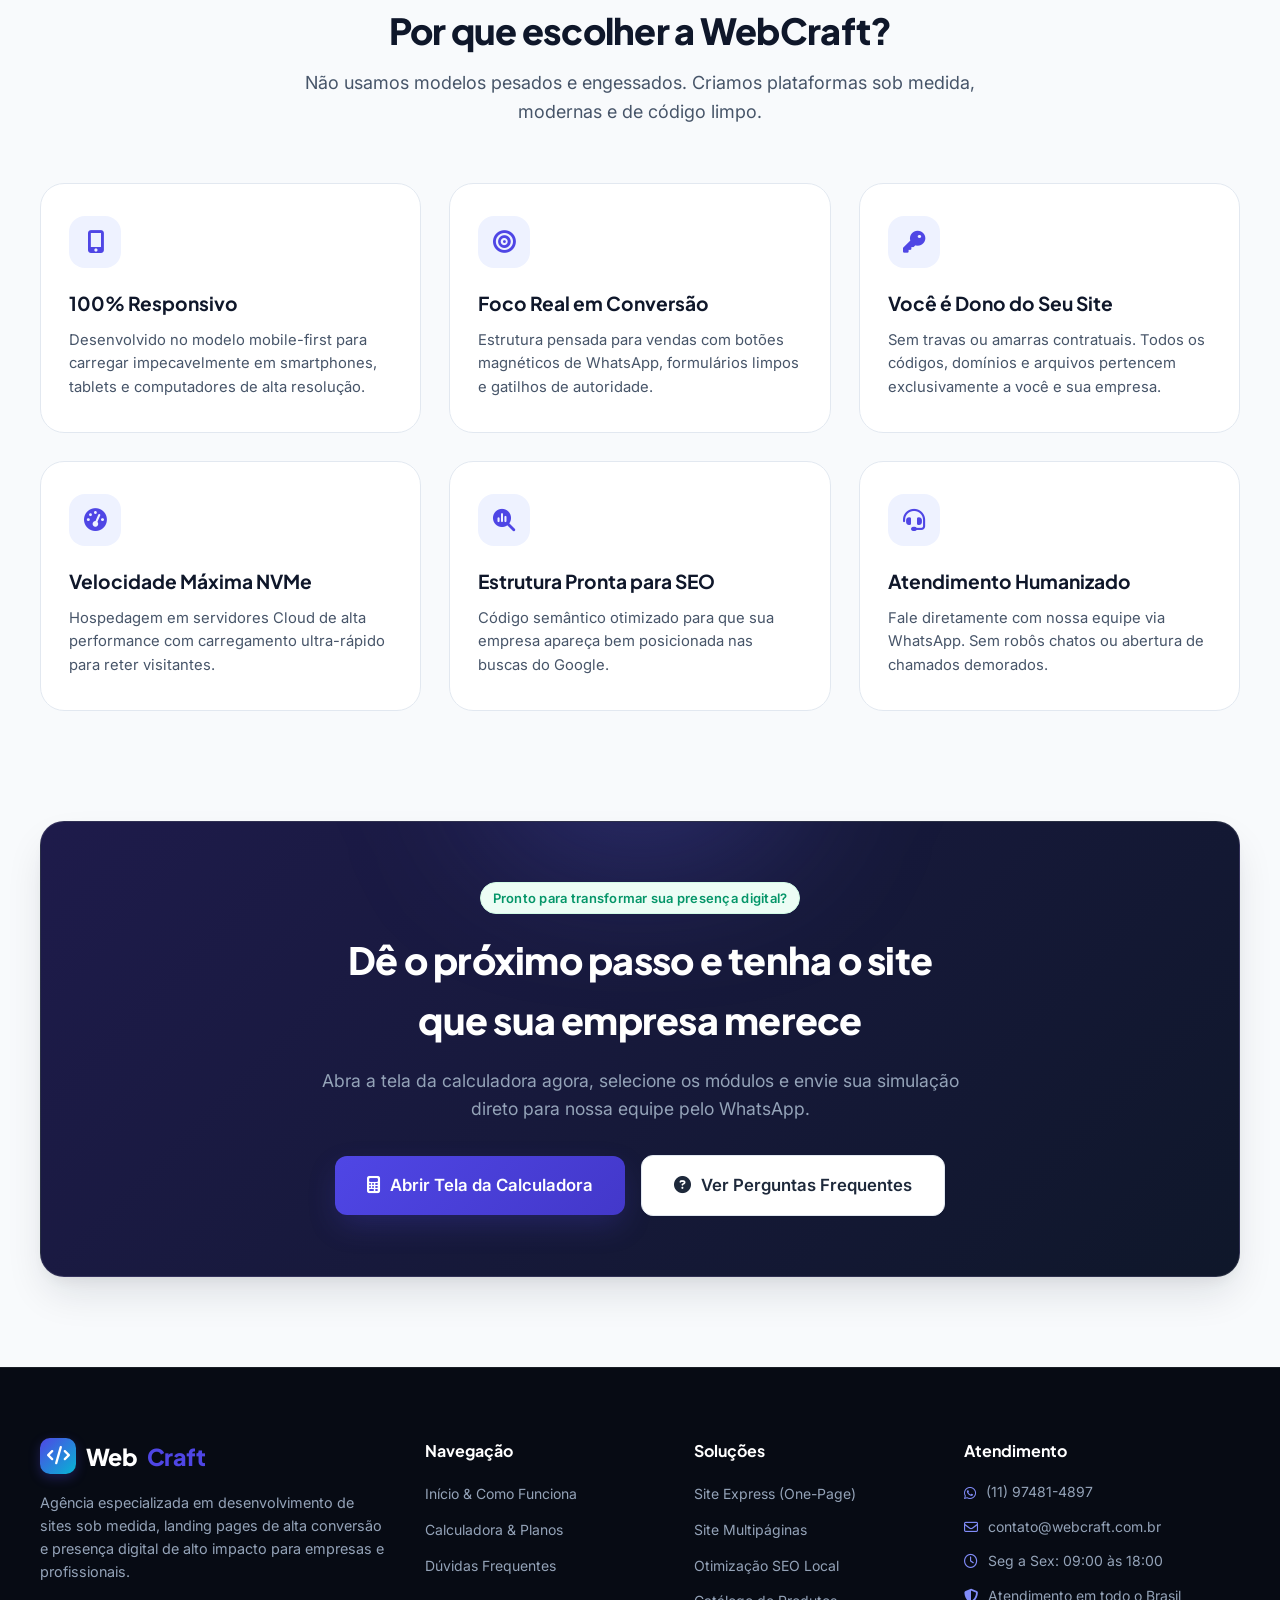
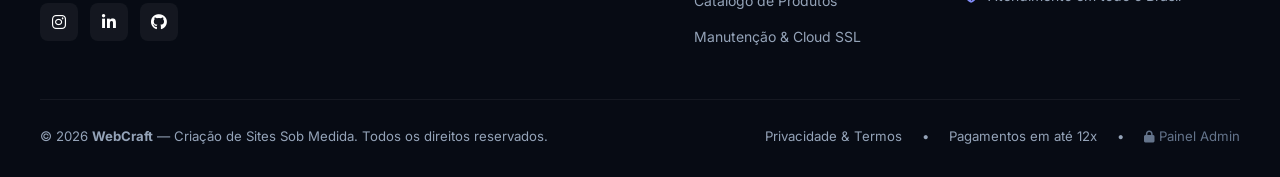
==== commit aad6caa1: "atualizaçao 6" ====
--- a/index.html
+++ b/index.html
@@ -1237,6 +1237,10 @@
           <span>Privacidade & Termos</span>
           <span>•</span>
           <span>Pagamentos em até 12x</span>
+          <span>•</span>
+          <a href="admin.html" style="color: var(--primary-500); display: inline-flex; align-items: center; gap: 4px;" title="Acesso Restrito ao Painel Administrativo">
+            <i class="fa-solid fa-lock" style="font-size: 0.75rem;"></i> Painel Admin
+          </a>
         </div>
       </div>
     </div>
